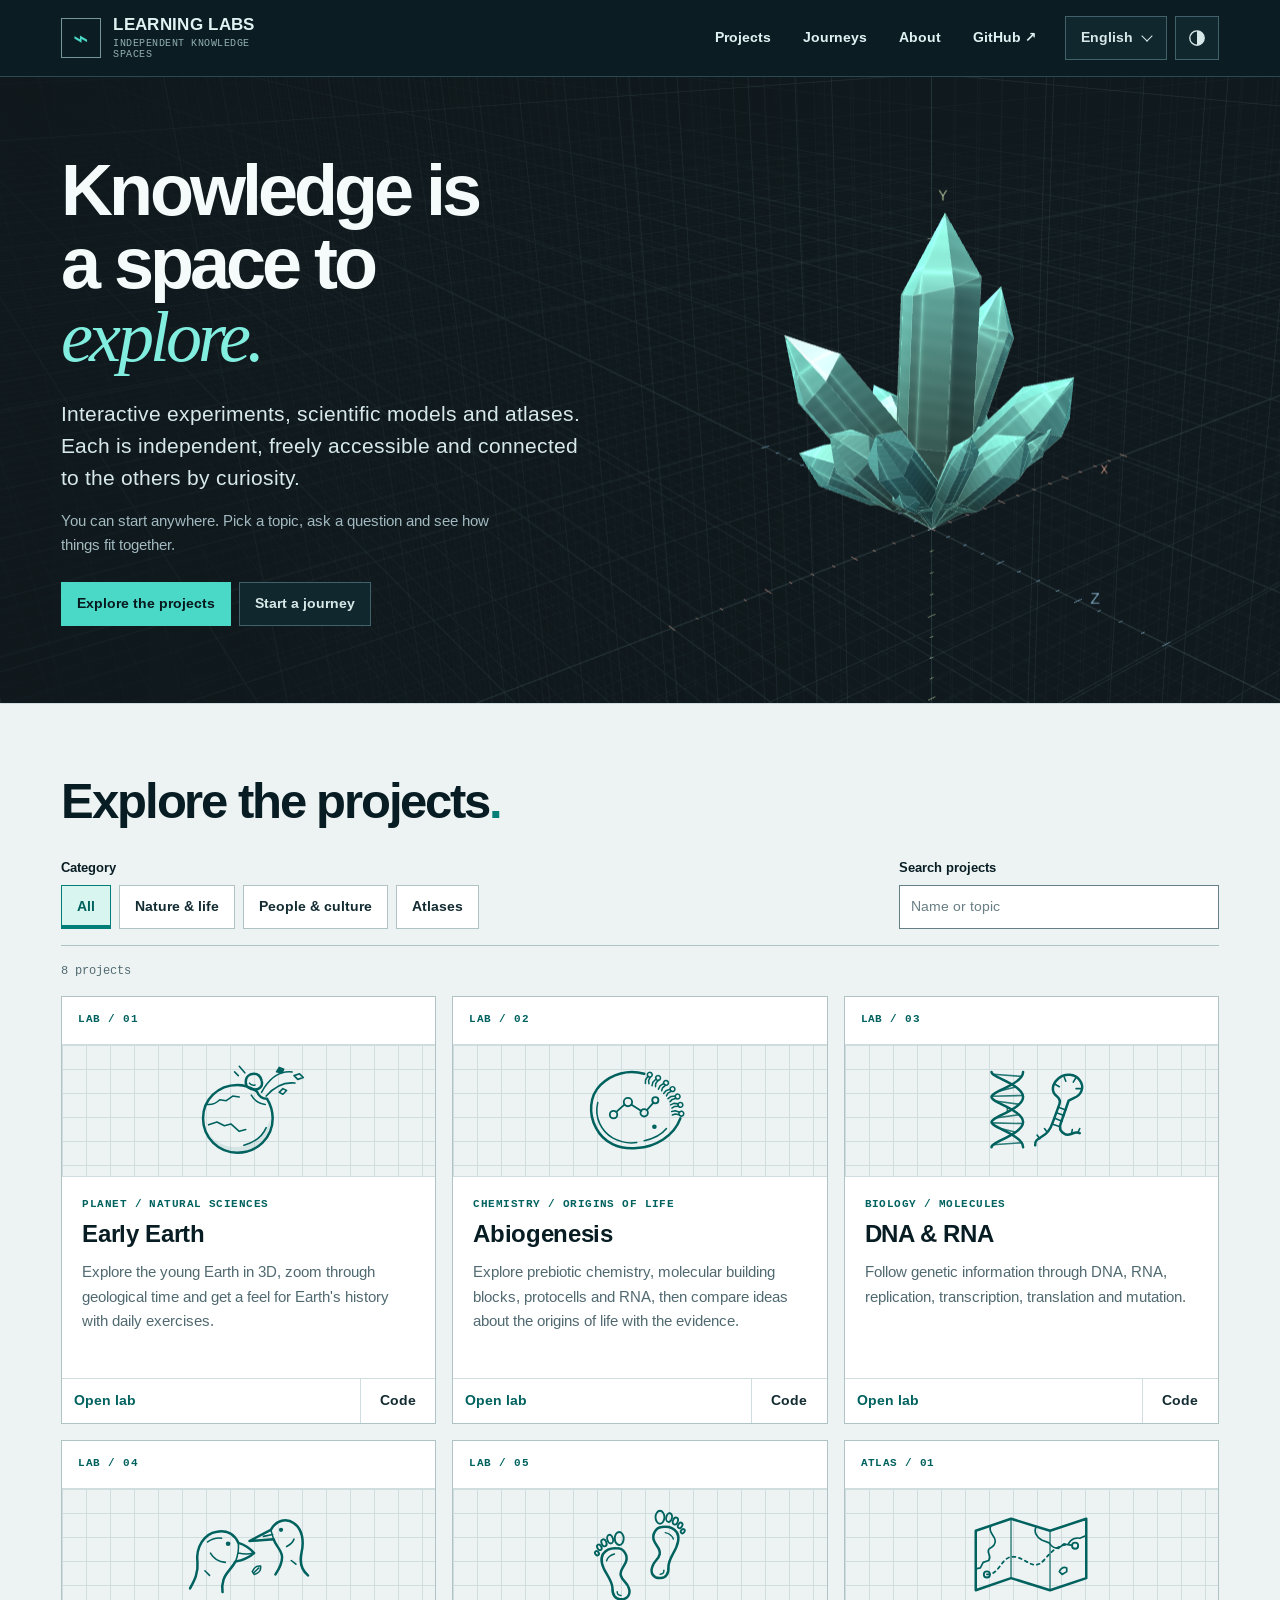
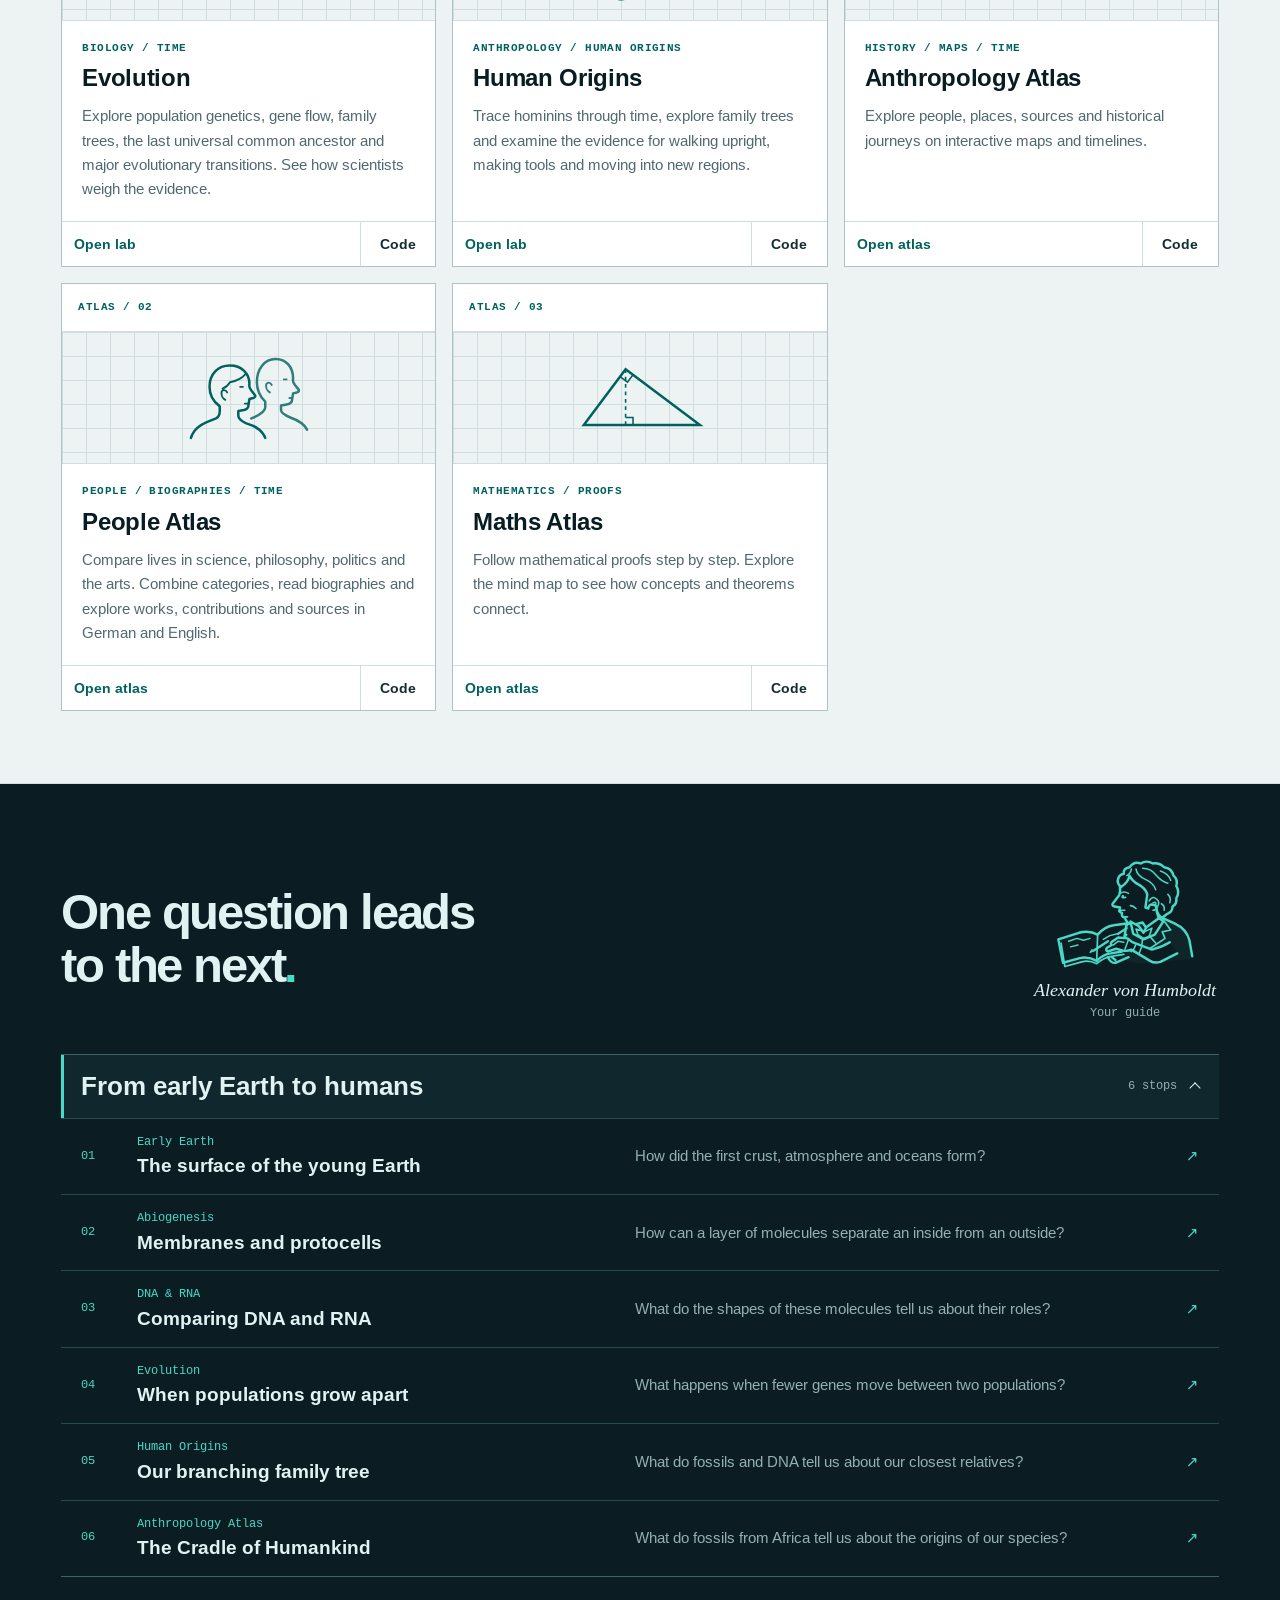
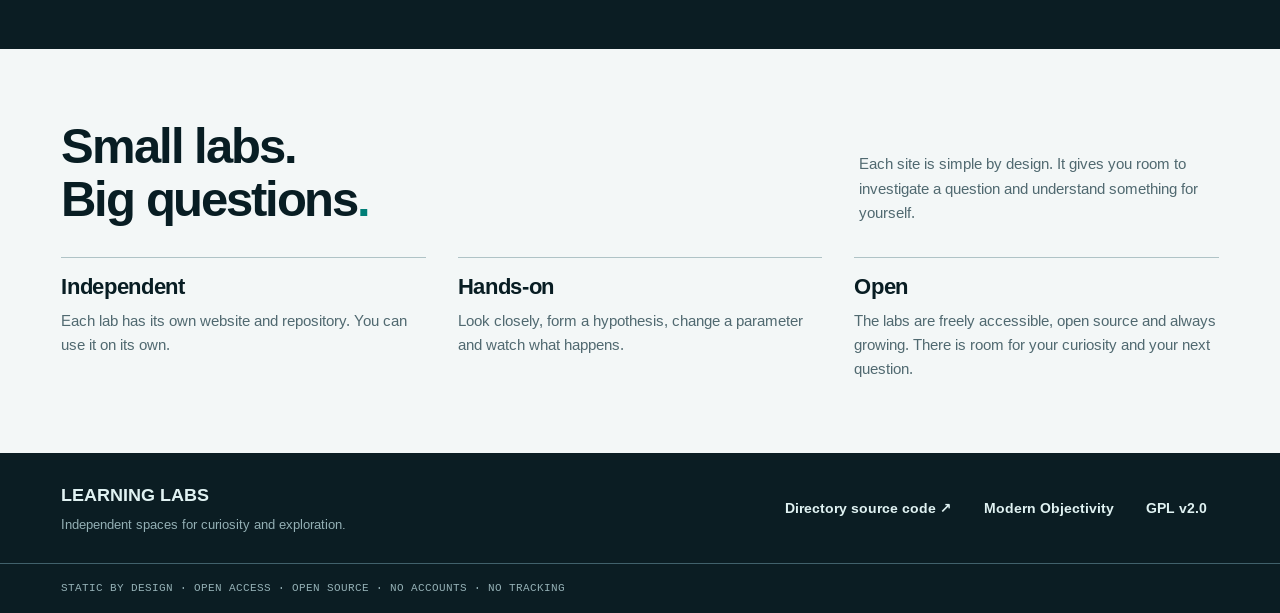
==== en.html @ 0958dcf1 "Make the Anthropology Atlas chapter the sixth journey stop" ====
<!doctype html>
<!-- Source: templates/directory.html, locales/ and journeys/. Publish the checked-in HTML directly. -->
<html lang="en">
<head>
<meta charset="utf-8">
<meta name="viewport" content="width=device-width,initial-scale=1">
<meta name="theme-color" content="#0b1d23">
<meta name="description" content="Explore independent learning labs, scientific models and interactive atlases. Choose a project or follow a journey across them.">
<title>Learning Labs – Interactive labs and atlases</title>
<link rel="alternate" hreflang="de" href="index.html">
<link rel="alternate" hreflang="en" href="en.html">
<script>
(() => {
  const media = matchMedia("(prefers-color-scheme: dark)");
  const key = "learning-labs-theme";
  let choice;
  try { choice = localStorage.getItem(key); } catch {}
  function applyTheme() {
    const dark = choice === "dark" || (choice !== "light" && media.matches);
    document.documentElement.dataset.theme = dark ? "dark" : "light";
    document.getElementById("theme-toggle")?.setAttribute("aria-pressed", String(dark));
  }
  applyTheme();
  media.addEventListener("change", applyTheme);
  document.addEventListener("DOMContentLoaded", () => {
    const toggle = document.getElementById("theme-toggle");
    applyTheme();
    toggle.addEventListener("click", () => {
      choice = document.documentElement.dataset.theme === "dark" ? "light" : "dark";
      try { localStorage.setItem(key, choice); } catch {}
      applyTheme();
    });
    toggle.hidden = false;
  });
})();
</script>
<script>
(() => {
  if (!/^https?:$/.test(location.protocol) || !window.IntersectionObserver || !window.ResizeObserver) return;
  const still = matchMedia('(prefers-reduced-motion: reduce), (forced-colors: active)');
  // Choose the seed before the browser can paint the full-grown fallback.
  if (!still.matches) document.documentElement.dataset.crystalView = 'seed';
  document.addEventListener('DOMContentLoaded', () => {
    import('./hero/controls.js').then(({ startCrystal }) => startCrystal(still))
      .catch(() => { delete document.documentElement.dataset.crystalView; });
  }, { once: true });
})();
</script>
<link rel="stylesheet" href="modern-objectivity.css">
<link rel="stylesheet" href="directory.css">
<script defer src="card-illustrations.js"></script>
<script defer src="directory.js"></script>
</head>
<body>
<a class="skip mo-btn" href="#main">Skip to content</a>
<header data-theme="dark">
  <div class="wrap header-inner">
    <a class="brand" href="en.html" aria-label="Learning Labs – home">
      <span class="brand-mark" aria-hidden="true">⌁</span>
      <span class="brand-name" lang="en"><strong>LEARNING LABS</strong><small>INDEPENDENT KNOWLEDGE SPACES</small></span>
    </a>
    <nav class="site-nav" aria-label="Main navigation">
      <a href="#projects">Projects</a>
      <a href="#journeys">Journeys</a>
      <a href="#about">About</a>
      <a href="https://github.com/philippklinz/learning-labs">GitHub<span class="external-mark" aria-hidden="true">↗</span></a>
    </nav>
    <div class="header-tools">
      <details class="language-menu">
        <summary class="mo-btn"><span class="mo-sr-only">Choose language · </span>English<span class="chevron" aria-hidden="true"></span></summary>
        <nav class="language-options" aria-label="Choose language"><a lang="de" hreflang="de" href="index.html">Deutsch</a>
<a lang="en" hreflang="en" href="en.html" aria-current="page">English</a></nav>
      </details>
      <button type="button" id="theme-toggle" class="mo-btn theme-toggle" aria-label="Dark mode" title="Dark mode" aria-pressed="false" hidden>
        <svg viewBox="0 0 20 20" aria-hidden="true"><circle cx="10" cy="10" r="8" fill="none" stroke="currentColor" stroke-width="1.5"/><path d="M10 2a8 8 0 0 1 0 16z" fill="currentColor"/></svg>
      </button>
    </div>
  </div>
</header>
<main id="main" tabindex="-1">
<section class="hero" data-theme="dark" aria-labelledby="hero-heading">
  <canvas class="hero-canvas" aria-hidden="true"></canvas>
  <div class="wrap hero-inner">
    <div class="hero-copy">
      <h1 id="hero-heading">Knowledge is <br>a space to<br><em>explore.</em></h1>
      <p class="lead">Interactive experiments, scientific models and atlases. Each is independent, freely accessible and connected to the others by curiosity.</p>
      <p class="intro">You can start anywhere. Pick a topic, ask a question and see how things fit together.</p>
      <div class="hero-links"><a class="mo-btn mo-btn-primary" href="#projects">Explore the projects</a><a class="mo-btn" href="#journeys">Start a journey</a></div>
    </div>
    <figure class="study-window" role="img" aria-label="Schematic crystal cluster growing upwards and outwards from a shared base at the origin of the XYZ axes.">
      <img class="study-poster" src="hero/kristall.webp" width="960" height="640" alt="">
    </figure>
  </div>
</section>
<section class="catalog" id="projects"><div class="wrap">
  <div class="section-head"><h2>Explore the projects<span class="period">.</span></h2></div>
  <div class="filters" id="project-filters" hidden>
    <fieldset class="filter-group">
      <legend>Category</legend>
      <div class="filter-buttons">
        <button type="button" class="mo-btn" data-filter="all" aria-controls="project-cards" aria-pressed="true">All</button>
        <button type="button" class="mo-btn" data-filter="nature" aria-controls="project-cards" aria-pressed="false">Nature &amp; life</button>
        <button type="button" class="mo-btn" data-filter="human" aria-controls="project-cards" aria-pressed="false">People &amp; culture</button>
        <button type="button" class="mo-btn" data-filter="atlas" aria-controls="project-cards" aria-pressed="false">Atlases</button>
      </div>
    </fieldset>
    <div class="search"><label for="project-search">Search projects</label><input type="search" id="project-search" class="mo-input" placeholder="Name or topic" autocomplete="off" aria-controls="project-cards"></div>
  </div>
  <p class="results" id="result-count" role="status" aria-live="polite" data-messages="{&quot;one&quot;:&quot;{count} project&quot;,&quot;other&quot;:&quot;{count} projects&quot;}">8 projects</p>
  <div class="cards" id="project-cards">
<article class="card" data-project="early-earth" data-tags="nature" data-search="planet geology oceans atmosphere origins timeline geological timescale training proto-earth accretion">
  <div class="card-meta"><span class="card-num">LAB / 01</span></div>
  <div class="card-art">
    <svg data-illustration="impact" viewBox="0 0 155 112" fill="none" stroke-width="2.7" stroke-linecap="round" stroke-linejoin="round" aria-hidden="true" focusable="false">
    <path d="M86 36 C79 31 72 29 65 29 C44 29 28 45 28 65 C28 86 45 102 65 102 C86 102 103 86 103 65 Q103 54 97 44 Q89 44 86 36 Z"/>
    <path d="M31 78 C41 92 55 98 71 95 Q92 90 101 65 C101 84 88 98 70 101 Q44 104 31 78Z" fill="currentColor" fill-opacity=".10" stroke="none"/>
    <g stroke-width="1.7">
      <path d="M32 50 Q40 51 46 45 L53 46 L60 41 L67 42 M34 72 L43 69 L51 73 L58 71 L67 79 L74 77 M72 94 Q90 89 96 75"/>
      <path d="M80 40 Q85 49 95 50 M67 9 L73 16 M62 15 L66 19"/>
    </g>
    <g data-part="impactor">
      <path d="M91 24 C93 30 89 34 84 34 C78 34 74 31 74 26 C74 20 78 17 83 17 Q89 17 91 24Z"/>
      <path d="M78 27 Q80 30 84 29" stroke-width="1.65"/>
    </g>
    <g data-part="plume" stroke-width="1.7">
      <path d="M91 37 Q104 13 124 15 M96 41 Q110 25 127 27"/>
    </g>
    <g data-part="shardHigh"><path d="M107 15 L110 10 L115 12 L113 16 Z" fill="currentColor" stroke-width="1.4"/></g>
    <g data-part="shardFar"><path d="M126 19 L132 17 L136 21 L130 23 Z" stroke-width="1.8"/></g>
    <g data-part="shardLow"><path d="M110 37 L114 33 L118 35 L114 39 Z" stroke-width="1.7"/></g>
  </svg>
  </div>
  <div class="card-body">
    <p class="card-category">PLANET / NATURAL SCIENCES</p>
    <h3>Early Earth</h3>
    <p>Explore the young Earth in 3D, zoom through geological time and get a feel for Earth's history with daily exercises.</p>
  </div>
  <div class="card-actions">
    <a class="mo-btn card-open" href="https://philipp-klinz.net/lab-early-earth/" aria-label="Open lab – Early Earth">Open lab</a>
    <a class="mo-btn card-source" href="https://github.com/philippklinz/lab-early-earth" aria-label="Code – Early Earth">Code</a>
  </div>
</article>
<article class="card" data-project="abiogenesis" data-tags="nature" data-search="origin life concentration water evaporation chemistry prebiotic membranes molecules building blocks RNA copying hypotheses research">
  <div class="card-meta"><span class="card-num">LAB / 02</span></div>
  <div class="card-art">
    <svg data-illustration="vesicle" viewBox="0 0 155 112" fill="none" stroke-width="2.7" stroke-linecap="round" stroke-linejoin="round" aria-hidden="true" focusable="false">
    <defs>
      <g id="card-lipid" stroke-width="1.65">
        <path d="M-1.4 2 L-2.6 6.8 L-1.5 10.5 M1.3 2 L.8 6.5 L2.2 9.5"/>
        <circle r="2.6"/>
      </g>
    </defs>
    <g data-part="membrane">
      <path d="M82 17 C65 12 47 17 35 29 C23 41 22 60 30 75 C38 91 55 99 74 97 C94 96 114 84 121 65"/>
      <path d="M32 48 C28 64 36 79 48 86 Q61 93 74 91 M82 89 Q98 86 106 76" stroke-width="1.65"/>
      <use href="#card-lipid" transform="translate(88 18) rotate(18)"/>
      <use href="#card-lipid" transform="translate(97 21.5) rotate(30)"/>
      <use href="#card-lipid" transform="translate(105.5 26.8) rotate(42)"/>
      <use href="#card-lipid" transform="translate(112.5 33.5) rotate(55)"/>
      <use href="#card-lipid" transform="translate(118 41.5) rotate(69)"/>
      <use href="#card-lipid" transform="translate(121 50.5) rotate(82)"/>
      <use href="#card-lipid" transform="translate(122 60) rotate(95)"/>
    </g>
    <g data-part="chain" stroke-width="2">
      <path d="M52 58 L61 50 M68 50 L79 57 M85 56 L92 48"/>
      <circle cx="49" cy="61" r="4"/>
      <circle cx="64.5" cy="47.5" r="4.5"/>
      <circle cx="82" cy="59" r="4"/>
      <circle cx="94" cy="45.5" r="3.3"/>
    </g>
    <circle data-part="bead" cx="93" cy="74" r="2.5" fill="currentColor" stroke="none"/>
  </svg>
  </div>
  <div class="card-body">
    <p class="card-category">CHEMISTRY / ORIGINS OF LIFE</p>
    <h3>Abiogenesis</h3>
    <p>Explore prebiotic chemistry, molecular building blocks, protocells and RNA, then compare ideas about the origins of life with the evidence.</p>
  </div>
  <div class="card-actions">
    <a class="mo-btn card-open" href="https://philipp-klinz.net/lab-abiogenesis/" aria-label="Open lab – Abiogenesis">Open lab</a>
    <a class="mo-btn card-source" href="https://github.com/philippklinz/lab-abiogenesis" aria-label="Code – Abiogenesis">Code</a>
  </div>
</article>
<article class="card" data-project="molecular-biology" data-tags="nature" data-search="molecular biology genes proteins replication transcription translation mutations">
  <div class="card-meta"><span class="card-num">LAB / 03</span></div>
  <div class="card-art">
    <svg data-illustration="molecules" viewBox="0 0 155 112" fill="none" stroke-width="2.7" stroke-linecap="round" stroke-linejoin="round" aria-hidden="true" focusable="false">
    <path data-part="rungs" d="M67.46 19.8 L36.54 17.56 M56.79 28.64 L47.21 23.45 M42.81 35.68 L61.19 31.14 M35.17 41.16 L68.83 40.39 M39.15 46.37 L64.85 49.9 M52 52.8 L52 58.2 M64.85 61.1 L39.15 64.63 M68.83 70.61 L35.17 69.84 M61.19 79.86 L42.81 75.32 M47.21 87.55 L56.79 82.36 M36.54 93.44 L67.46 91.2" stroke-width="1.7" opacity=".82"/>
    <path data-part="backboneA" d="M69 15 C69 20.91 60.9 26.7 52 31.2 C43.1 35.7 35 38.91 35 42 C35 45.09 43.1 48.3 52 52.8 C60.9 57.3 69 63.09 69 69 C69 74.91 60.9 80.7 52 85.2 C43.1 89.7 35 92.91 35 96"/>
    <path data-part="backboneB" d="M35 15 C35 18.09 43.1 21.3 52 25.8 C60.9 30.3 69 36.09 69 42 C69 47.91 60.9 53.7 52 58.2 C43.1 62.7 35 65.91 35 69 C35 72.09 43.1 75.3 52 79.8 C60.9 84.3 69 90.09 69 96"/>
    <g data-part="hairpin">
      <path d="M82 94 C81 86 91 86 96 79 Q99 75 101 69 L108 50 Q110 45 105 41 C99 36 100 28 107 22 C114 16 125 17 130 24 C136 32 131 40 124 43 L118 46 L110 69 Q106 78 114 82 C119 85 124 78 130 81"/>
      <path d="M103 28 L108 31 M113 20 L115 25 M126 21 L123 26 M132 33 L126 33 M107 53l8 3 M105 59l8 3 M103 65l8 3 M100 71l9 3 M87 87l-3-4 M95 80l-3-4 M121 82l1-5 M128 80l2-4" stroke-width="1.7"/>
    </g>
  </svg>
  </div>
  <div class="card-body">
    <p class="card-category">BIOLOGY / MOLECULES</p>
    <h3>DNA &amp; RNA</h3>
    <p>Follow genetic information through DNA, RNA, replication, transcription, translation and mutation.</p>
  </div>
  <div class="card-actions">
    <a class="mo-btn card-open" href="https://philipp-klinz.net/lab-molecular-biology/" aria-label="Open lab – DNA &amp; RNA">Open lab</a>
    <a class="mo-btn card-source" href="https://github.com/philippklinz/lab-molecular-biology" aria-label="Code – DNA &amp; RNA">Code</a>
  </div>
</article>
<article class="card" data-project="evolution" data-tags="nature" data-search="species natural selection genetic drift populations mutations phylogeny phylogenetics LUCA fossils speciation transitions">
  <div class="card-meta"><span class="card-num">LAB / 04</span></div>
  <div class="card-art">
    <svg data-illustration="finches" viewBox="0 0 155 112" fill="none" stroke-width="2.7" stroke-linecap="round" stroke-linejoin="round" aria-hidden="true" focusable="false">
    <g data-part="deepBeak">
      <path d="M14 93 C19 84 23 76 22 65 C20 49 29 34 43 32 C54 30 62 35 66 44 Q76 47 83 55 Q75 62 63 64 C59 72 52 76 50 84 Q48 90 49 97"/>
      <path d="M66 44 Q67 54 63 64 M66 55 Q75 57 82 55 M33 43 Q40 38 48 39 M36 55 Q41 64 52 65 M30 74 L35 79" stroke-width="1.7"/>
      <circle cx="55" cy="45" r="2.5" fill="currentColor" stroke="none"/>
    </g>
    <g data-part="fineBeak">
      <path d="M141 79 C134 73 132 64 134 55 C137 42 135 29 126 23 C118 17 107 19 101 30 L78 42 L104 40 C106 47 112 51 113 58 Q114 66 106 78"/>
      <path d="M101 30 L104 40 M93 37 L103 35 M118 48 Q124 45 126 40 M123 63 L128 67" stroke-width="1.7"/>
      <circle cx="112" cy="30" r="2.3" fill="currentColor" stroke="none"/>
    </g>
    <g data-part="seed" stroke-width="1.65">
      <path d="M81 75 Q84 68 90 69 Q91 76 83 78 Z M83 76 L88 71"/>
    </g>
  </svg>
  </div>
  <div class="card-body">
    <p class="card-category">BIOLOGY / TIME</p>
    <h3>Evolution</h3>
    <p>Explore population genetics, gene flow, family trees, the last universal common ancestor and major evolutionary transitions. See how scientists weigh the evidence.</p>
  </div>
  <div class="card-actions">
    <a class="mo-btn card-open" href="https://philipp-klinz.net/lab-evolution/" aria-label="Open lab – Evolution">Open lab</a>
    <a class="mo-btn card-source" href="https://github.com/philippklinz/lab-evolution" aria-label="Code – Evolution">Code</a>
  </div>
</article>
<article class="card" data-project="human-origins" data-tags="human" data-search="human ancestry fossils archaeology paleoanthropology palaeoanthropology migration homo sapiens laetoli lucy neanderthals denisovans bipedalism">
  <div class="card-meta"><span class="card-num">LAB / 05</span></div>
  <div class="card-art">
    <svg data-illustration="footsteps" viewBox="0 0 155 112" fill="none" stroke-width="2.7" stroke-linecap="round" stroke-linejoin="round" aria-hidden="true" focusable="false">
    <defs>
      <g id="card-footprint" fill="currentColor">
        <path d="M-11 -11 C-16 -6 -15 3 -12 12 Q-9 22 -10 27 C-12 34 -10 40 -4 41 C3 43 8 38 7 31 C7 25 2 22 2 16 C2 10 8 8 11 3 C15 -3 12 -11 6 -13 Q-4 -17 -11 -11 Z"/>
        <g stroke-width="2">
          <ellipse cx="10" cy="-23" rx="4.8" ry="7" transform="rotate(12 10 -23)"/>
          <ellipse cx=".3" cy="-24.7" rx="3.1" ry="4.8"/>
          <ellipse cx="-7.1" cy="-22.4" rx="2.6" ry="3.9" transform="rotate(-9 -7.1 -22.4)"/>
          <ellipse cx="-13.1" cy="-18.9" rx="2.15" ry="3.2" transform="rotate(-18 -13.1 -18.9)"/>
          <ellipse cx="-17.1" cy="-13.4" rx="1.9" ry="2.5" transform="rotate(-25 -17.1 -13.4)"/>
        </g>
        <path d="M-9 -3 Q-6 -8 1 -8 M-6 32 Q-7 36 -3 37" fill="none" stroke-width="1.55"/>
      </g>
    </defs>
    <g transform="translate(51 64) rotate(-14)">
      <g data-part="leftPrint" fill-opacity="0"><use href="#card-footprint"/></g>
    </g>
    <g transform="translate(104 41) rotate(12) scale(-1 1)">
      <g data-part="rightPrint" fill-opacity="0"><use href="#card-footprint"/></g>
    </g>
  </svg>
  </div>
  <div class="card-body">
    <p class="card-category">ANTHROPOLOGY / HUMAN ORIGINS</p>
    <h3>Human Origins</h3>
    <p>Trace hominins through time, explore family trees and examine the evidence for walking upright, making tools and moving into new regions.</p>
  </div>
  <div class="card-actions">
    <a class="mo-btn card-open" href="https://philipp-klinz.net/lab-human-origins/" aria-label="Open lab – Human Origins">Open lab</a>
    <a class="mo-btn card-source" href="https://github.com/philippklinz/lab-human-origins" aria-label="Code – Human Origins">Code</a>
  </div>
</article>
<article class="card" data-project="anthropology-atlas" data-tags="atlas human" data-search="anthropology history voyages columbus darwin magellan world map timeline places events">
  <div class="card-meta"><span class="card-num">ATLAS / 01</span></div>
  <div class="card-art">
    <svg data-illustration="map" viewBox="0 0 155 112" fill="none" stroke-width="2.7" stroke-linecap="round" stroke-linejoin="round" aria-hidden="true" focusable="false">
    <path d="M18 31 L56 18 L98 31 L137 18 V82 L98 95 L56 82 L18 95 Z"/>
    <path d="M56 19 V82 M98 31 V94" stroke-width="1.7" opacity=".72"/>
    <g stroke-width="1.8">
      <path d="M34 26 C31 33 39 36 39 42 Q39 47 33 50 C28 54 36 57 32 63 L26 65 L23 71 L18 72"/>
      <path d="M83 27 C80 32 84 38 89 41 L97 44 Q101 50 107 50 L113 45 L117 46 L120 42 Q124 38 130 39 L137 36"/>
      <path d="M108 75 Q111 69 116 71 L116 75 L111 78 Z"/>
    </g>
    <path data-part="route" d="M30 78 C44 79 45 58 59 59 S80 76 92 62 S111 44 125 47" stroke-width="1.9" stroke-dasharray="3 4"/>
    <g stroke-width="2">
      <circle cx="30" cy="78" r="3.3"/>
      <circle cx="125" cy="47" r="3.3"/>
    </g>
    <circle data-part="traveller" cx="30" cy="78" r="3.5" fill="currentColor" stroke="none" opacity="0"/>
  </svg>
  </div>
  <div class="card-body">
    <p class="card-category">HISTORY / MAPS / TIME</p>
    <h3>Anthropology Atlas</h3>
    <p>Explore people, places, sources and historical journeys on interactive maps and timelines.</p>
  </div>
  <div class="card-actions">
    <a class="mo-btn card-open" href="https://philipp-klinz.net/anthropology-atlas-engine/#/v1/explore?lang=en" aria-label="Open atlas – Anthropology Atlas">Open atlas</a>
    <a class="mo-btn card-source" href="https://github.com/philippklinz/anthropology-atlas-engine" aria-label="Code – Anthropology Atlas">Code</a>
  </div>
</article>
<article class="card" data-project="people-atlas" data-tags="atlas human" data-search="people biographies lives timelines scientists mathematicians philosophers inventors politicians artists writers women in science research">
  <div class="card-meta"><span class="card-num">ATLAS / 02</span></div>
  <div class="card-art">
    <svg data-illustration="portraits" viewBox="0 0 155 112" fill="none" stroke-width="2.7" stroke-linecap="round" stroke-linejoin="round" aria-hidden="true" focusable="false">
    <g data-part="rear" opacity=".8">
      <path d="M80 78 Q95 72 95 66 V60 C89 54 86 47 86 39 C86 25 94 14 106 14 C118 14 125 23 125 35 Q124 38 127 42 L131 47 Q132 49 129 50 L125 51 L124 57 Q124 62 118 63 L112 64 V69 Q112 73 122 77 Q136 82 140 90"/>
      <path d="M115 36h3 M121 56h3 M102 42c-2-4-7-3-6 2 0 2 2 5 4 6" stroke-width="2"/>
    </g>
    <g data-part="front">
      <path d="M15 99 Q18 88 32 82 L42 78 Q46 76 46 70 V65 C39 60 35 52 35 44 C35 30 44 21 57 21 C69 21 78 29 78 41 Q77 44 80 48 L84 53 Q85 55 82 56 L78 57 L77 63 Q77 68 72 69 L66 70 V75 Q66 79 74 83 L82 86 Q92 91 95 99"/>
      <path d="M74 30 Q68 37 57 39 Q54 44 49 46 M68 44h3 M73 62h4 M54 50c-2-4-7-3-6 2 0 2 2 5 4 6" stroke-width="2"/>
    </g>
  </svg>
  </div>
  <div class="card-body">
    <p class="card-category">PEOPLE / BIOGRAPHIES / TIME</p>
    <h3>People Atlas</h3>
    <p>Compare lives in science, philosophy, politics and the arts. Combine categories, read biographies and explore works, contributions and sources in German and English.</p>
  </div>
  <div class="card-actions">
    <a class="mo-btn card-open" href="https://philipp-klinz.net/people-atlas-engine/?lang=en" aria-label="Open atlas – People Atlas">Open atlas</a>
    <a class="mo-btn card-source" href="https://github.com/philippklinz/people-atlas-engine" aria-label="Code – People Atlas">Code</a>
  </div>
</article>
<article class="card" data-project="maths-atlas" data-tags="atlas" data-search="math math atlas maths mathematics algebra arithmetic geometry triangle altitude theorem fractions formulas lemma">
  <div class="card-meta"><span class="card-num">ATLAS / 03</span></div>
  <div class="card-art">
    <svg data-illustration="altitude" viewBox="0 0 155 112" fill="none" stroke-width="2.7" aria-hidden="true" focusable="false">
      <path d="M17 85L62 25L142 85Z"/>
      <path d="M62 25V85" stroke-width="1.7" stroke-dasharray="4 4"/>
      <path d="M56 33l8 6 6-8" stroke-width="1.7"/>
      <path data-part="angle" d="M62 77h8v8" stroke-width="1.7"/>
      <path data-part="construction" d="M62 25V85" pathLength="1" stroke-dasharray="1 1" stroke-dashoffset="1" stroke-width="2" opacity="0"/>
      <circle data-part="plumb" cx="62" cy="25" r="3" fill="currentColor" stroke="none" opacity="0"/>
    </svg>
  </div>
  <div class="card-body">
    <p class="card-category">MATHEMATICS / PROOFS</p>
    <h3>Maths Atlas</h3>
    <p>Follow mathematical proofs step by step. Explore the mind map to see how concepts and theorems connect.</p>
  </div>
  <div class="card-actions">
    <a class="mo-btn card-open" href="https://philipp-klinz.net/maths-atlas-engine/" aria-label="Open atlas – Maths Atlas">Open atlas</a>
    <a class="mo-btn card-source" href="https://github.com/philippklinz/maths-atlas-engine" aria-label="Code – Maths Atlas">Code</a>
  </div>
</article>
  </div>
  <div id="no-results" class="empty" hidden><strong>No matching projects.</strong><p>Try another search term or reset the filters.</p><button id="clear-search" class="mo-btn mo-btn-primary" type="button">Show all projects</button></div>
</div></section>
<section class="journeys" id="journeys" data-theme="dark" aria-labelledby="journeys-heading"><div class="wrap">
  <div class="section-head journey-head">
    <h2 id="journeys-heading">One question leads <br>to the next<span class="period">.</span></h2>
    <figure class="journey-guide">
      <details class="guide-dialogue">
        <summary aria-labelledby="guide-name guide-role" aria-describedby="guide-greeting" aria-controls="guide-greeting"><svg data-illustration="humboldt" viewBox="0 0 164 126" fill="none" stroke="currentColor" stroke-width="2.6" stroke-linecap="round" stroke-linejoin="round" aria-hidden="true" focusable="false">
  <!-- The high collar, neckcloth and swept-back hair belong to the portrait.
       The open field notebook and pencil give the guide a gesture of his own. -->
  <path fill="currentColor" fill-opacity=".045" d="M91 69 78 78Q69 84 64 98l14 12 21 5 54-5-3-19q-3-13-14-18l-15-9z" stroke="none"/>
  <path d="M89 70 78 77Q68 83 64 98m58-32 13 6q13 6 16 18l3 17"/>
  <path d="m86 72-9 11 7 1-4 7 9 11m34-34 8 11-9 2 3 7-21 14" stroke-width="1.8"/>
  <g data-part="head">
    <path fill="var(--mo-rail)" d="M81 23q-5 6-4 14l-1 5-7 9q-1 2 2 3l6 1-1 4 3 2q-1 4 3 5 3 8 11 7l8-2 4 6 14-8-3-10q10-9 12-24l-12-15z"/>
    <path fill="var(--mo-rail)" d="M78 33q-5-4-3-9 1-4 6-5-1-6 6-7 5-7 12-4 6-4 13 0 7-1 12 4 8 1 10 9 5 4 3 11 4 7 0 13 1 6-4 9 0 6-6 8l-5 4q-5-3-6-9 0-5-4-5-4-1-5 4l-3-1 2-14q-2-7-10-11-6-3-9-9-1 7-9 12z"/>
    <g stroke-width="1.65">
      <path d="M84 21q4-2 5-7m5 0q1 7 10 11 9 4 11 11m-14-23q9 0 14 7 7 8 13 9m-8-13q9 3 11 10m-3 15q4 4 2 9m-9 1q4 2 3 7"/>
      <path d="M77 40q4-3 9 0m-7 4q2 1 4 0m-6 14 5 0m-1 7 4 0m3-12q3 0 6 3"/>
      <path d="M108 48q3-6 8-2 4 3 1 8-2 4-5 4m0-8q4-2 3 2"/>
    </g>
    <circle cx="80" cy="43" r="1.25" fill="currentColor" stroke="none"/>
  </g>
  <path fill="var(--mo-rail)" d="m88 70 9 5 5 7 3-6 14-10 4 4-9 14-12 5-11-6z"/>
  <path d="m94 78 9 3 8-4-3 9-6 2-6-4zm7 10-1 9m8-12 7 8" stroke-width="1.7"/>
  <!-- The pages share a spine; the lower corner is supported by the other hand. -->
  <path fill="var(--mo-rail)" d="m11 89 22-7q11-3 20 2 8-9 17-10l14-2-5 30-12 2q-8 1-15 8-9-5-18-3l-18 5z"/>
  <path d="m14 93 4 25 18-5q8-2 16 2 8-7 17-8l12-2m-28-21-1 28" stroke-width="1.8"/>
  <path d="m22 91 9-3 7 2 7-2m-21 9 8-2m27-6 7-4 8-2" stroke-width="1.5"/>
  <path d="M64 108q3 7 8 6l14-6m-18 0 4 3"/>
  <g data-part="writingHand">
    <path fill="var(--mo-rail)" d="M130 92q-8 5-19 8l-21-8-5-4-10-1-6 4q-3 2-1 4l-5 3q-2 3 1 4l9-3 7 2q5 1 9-1l20 12q5 3 11 1l18-9"/>
    <path d="m86 89-4 11m12-6-3 7m9-4-3 8m-27-10 5-4 6 1" stroke-width="1.65"/>
    <path d="m49 101 15-10m11-8 9-6" stroke-width="2.5"/>
    <path d="m49 101-4 2 2-3" stroke-width="1.45"/>
  </g>
</svg></summary>
        <p class="guide-speech" id="guide-greeting">What shall we explore today?</p>
      </details>
      <figcaption><strong id="guide-name">Alexander von Humboldt</strong><span id="guide-role">Your guide</span></figcaption>
    </figure>
  </div>
  <div class="journey-shelf">
    <details class="journey" name="knowledge-journeys" id="journey-early-earth-to-humans" open>
      <summary><span class="journey-title">From early Earth to humans</span><span class="journey-count">6 stops</span><span class="chevron" aria-hidden="true"></span></summary>
      <ol class="journey-list"><li id="journey-early-earth-to-humans-young-earth">
        <a href="https://philipp-klinz.net/lab-early-earth/04_junge_erde.html#process-heading">
          <span class="route-num" aria-hidden="true">01</span>
          <span class="route-copy"><span class="route-project">Early Earth</span><strong>The surface of the young Earth</strong></span>
          <span class="route-question">How did the first crust, atmosphere and oceans form?</span>
          <span class="route-arrow" aria-hidden="true">↗</span>
        </a>
      </li>
<li id="journey-early-earth-to-humans-protocells">
        <a href="https://philipp-klinz.net/lab-abiogenesis/03_protocellen.html#membrane-title">
          <span class="route-num" aria-hidden="true">02</span>
          <span class="route-copy"><span class="route-project">Abiogenesis</span><strong>Membranes and protocells</strong></span>
          <span class="route-question">How can a layer of molecules separate an inside from an outside?</span>
          <span class="route-arrow" aria-hidden="true">↗</span>
        </a>
      </li>
<li id="journey-early-earth-to-humans-dna-and-rna">
        <a href="https://philipp-klinz.net/lab-molecular-biology/01_dna_rna.html">
          <span class="route-num" aria-hidden="true">03</span>
          <span class="route-copy"><span class="route-project">DNA &amp; RNA</span><strong>Comparing DNA and RNA</strong></span>
          <span class="route-question">What do the shapes of these molecules tell us about their roles?</span>
          <span class="route-arrow" aria-hidden="true">↗</span>
        </a>
      </li>
<li id="journey-early-earth-to-humans-speciation">
        <a href="https://philipp-klinz.net/lab-evolution/02_artbildung.html">
          <span class="route-num" aria-hidden="true">04</span>
          <span class="route-copy"><span class="route-project">Evolution</span><strong>When populations grow apart</strong></span>
          <span class="route-question">What happens when fewer genes move between two populations?</span>
          <span class="route-arrow" aria-hidden="true">↗</span>
        </a>
      </li>
<li id="journey-early-earth-to-humans-human-family-tree">
        <a href="https://philipp-klinz.net/lab-human-origins/02_stammbaum.html">
          <span class="route-num" aria-hidden="true">05</span>
          <span class="route-copy"><span class="route-project">Human Origins</span><strong>Our branching family tree</strong></span>
          <span class="route-question">What do fossils and DNA tell us about our closest relatives?</span>
          <span class="route-arrow" aria-hidden="true">↗</span>
        </a>
      </li>
<li id="journey-early-earth-to-humans-cradle-of-humankind">
        <a href="https://philipp-klinz.net/anthropology-atlas-engine/#/v1/chapter/chapter%3Acradle-of-humankind?lang=en">
          <span class="route-num" aria-hidden="true">06</span>
          <span class="route-copy"><span class="route-project">Anthropology Atlas</span><strong>The Cradle of Humankind</strong></span>
          <span class="route-question">What do fossils from Africa tell us about the origins of our species?</span>
          <span class="route-arrow" aria-hidden="true">↗</span>
        </a>
      </li></ol>
    </details>
  </div>
</div></section>
<section class="about wrap" id="about">
  <div class="section-head"><h2>Small labs. <br>Big questions<span class="period">.</span></h2><p>Each site is simple by design. It gives you room to investigate a question and understand something for yourself.</p></div>
  <div class="principles">
    <article><h3>Independent</h3><p>Each lab has its own website and repository. You can use it on its own.</p></article>
    <article><h3>Hands-on</h3><p>Look closely, form a hypothesis, change a parameter and watch what happens.</p></article>
    <article><h3>Open</h3><p>The labs are freely accessible, open source and always growing. There is room for your curiosity and your next question.</p></article>
  </div>
</section>
</main>
<footer data-theme="dark">
  <div class="wrap footer-inner">
    <div class="footer-brand" lang="en"><strong>LEARNING LABS</strong><p>Independent spaces for curiosity and exploration.</p></div>
    <div class="footer-links"><a href="https://github.com/philippklinz/learning-labs">Directory source code<span class="external-mark" aria-hidden="true">↗</span></a><a href="https://philipp-klinz.net/modern-objectivity-style/">Modern Objectivity</a><a href="LICENSE">GPL v2.0</a></div>
  </div>
  <div class="wrap foot-bar"><span lang="en">STATIC BY DESIGN · OPEN ACCESS · OPEN SOURCE · NO ACCOUNTS · NO TRACKING</span></div>
</footer>
</body>
</html>
---- modern-objectivity.css ----
@import url("fonts/liberation/LiberationFontsWeb.css");

/*
Modern Objectivity — Laboratory Style Kit v0.1
GPL-2.0-only • practical reference implementation, not a universal brand.
Semantic tokens are intentionally overridable for each laboratory stage.
*/
:root {
  color-scheme: light;
  --mo-font: "Liberation Sans Web", "Liberation Sans", "DejaVu Sans", Arial, sans-serif;
  --mo-mono: "Liberation Mono Web", "Liberation Mono", "DejaVu Sans Mono", Consolas, monospace;
  --mo-serif: "Liberation Serif Web", "Liberation Serif", Georgia, serif;
  --mo-bg: #f3f7f7;
  --mo-surface: #ffffff;
  --mo-surface-2: #edf3f3;
  --mo-surface-3: #e3eded;
  --mo-text: #132c32;
  --mo-text-strong: #081d23;
  --mo-muted: #506970;
  --mo-border: #cfddde;
  --mo-border-strong: #afc3c6;
  --mo-accent: #007e77;
  --mo-accent-active: #00625f;
  --mo-accent-light: #d9f5ef;
  --mo-accent-glow: #13d4b8;
  --mo-focus: #006f87;
  --mo-control-border: #667e85;
  --mo-danger: #b83d42;
  --mo-danger-bg: #fff0f0;
  --mo-warning: #986213;
  --mo-warning-bg: #fff4dd;
  --mo-ok: #147b58;
  --mo-ok-bg: #e1f6eb;
  --mo-info: #285f9c;
  --mo-info-bg: #e9f3fc;
  --mo-rail: #0b1d23;
  --mo-rail-text: #e0f2f2;
  --mo-rail-muted: #94b0b5;
  --mo-shadow: 0 14px 40px rgba(12, 45, 50, .07);
  /* Interface containers and controls have square corners. */
  --mo-control-height: 2.75rem;
  --mo-control-height-sm: 2.25rem;
  --mo-control-height-lg: 3rem;
  --mo-radius: 0;
  --mo-radius-sm: 0;
  --mo-space-1: 4px;
  --mo-space-2: 8px;
  --mo-space-3: 12px;
  --mo-space-4: 16px;
  --mo-space-5: 20px;
  --mo-space-6: 24px;
  --mo-space-8: 32px;
  --mo-space-10: 40px;
  --mo-space-12: 48px;
  --mo-page-width: 1280px;
}
[data-theme="dark"] {
  color-scheme: dark;
  --mo-bg: #08191e;
  --mo-surface: #10272d;
  --mo-surface-2: #162f35;
  --mo-surface-3: #1e3a42;
  --mo-text: #d7e8e9;
  --mo-text-strong: #f4fbfa;
  --mo-muted: #a2bac0;
  --mo-border: #2a4a52;
  --mo-border-strong: #41616b;
  --mo-accent: #49d9c6;
  --mo-accent-active: #82eee0;
  --mo-accent-light: #16443f;
  --mo-accent-glow: #5ef6dd;
  --mo-focus: #81d8ff;
  --mo-control-border: #76969d;
  --mo-danger: #ff949b;
  --mo-danger-bg: #3c252a;
  --mo-warning: #f5ca75;
  --mo-warning-bg: #3c321f;
  --mo-ok: #7ee6b8;
  --mo-ok-bg: #173d34;
  --mo-info: #9ccaff;
  --mo-info-bg: #20354d;
  --mo-shadow: 0 16px 44px rgba(0, 0, 0, .18);
}
*, *::before, *::after { box-sizing: border-box; }
html { scroll-behavior: smooth; scroll-padding-top: 24px; }
body { margin: 0; background: var(--mo-bg); color: var(--mo-text); font: 400 15px/1.62 var(--mo-font); -webkit-font-smoothing: antialiased; }
button, input, textarea, select { font: inherit; border-radius:var(--mo-radius-sm); }
button { cursor: pointer; }
a { color: var(--mo-accent); text-underline-offset: 3px; }
a:hover { color: var(--mo-accent-active); }
:focus-visible { outline: 3px solid var(--mo-focus) !important; outline-offset: 3px; }
::selection { background: var(--mo-accent); color: var(--mo-on-accent,#fff); }
h1,h2,h3,h4,p,figure { margin-top: 0; }
h1,h2,h3,h4 { color: var(--mo-text-strong); line-height: 1.18; letter-spacing: -.028em; }
h1 { font-size: clamp(2.4rem, 5vw, 4.8rem); font-weight: 650; }
h2 { font-size: clamp(1.6rem, 2.5vw, 2.6rem); font-weight: 650; }
h3 { font-size: 1.12rem; letter-spacing: -.015em; }
p { max-width: 75ch; }
small, .mo-small { font-size: .81rem; }
.mo-mono, code, pre, kbd { font-family: var(--mo-mono); font-variant-numeric: tabular-nums; }
code { font-size: .89em; }
.mo-tabular { font-variant-numeric: tabular-nums; font-feature-settings: "tnum"; }
.mo-muted { color: var(--mo-muted); }
.mo-eyebrow, .mo-kicker { display:block; font: 700 11px/1.5 var(--mo-mono); text-transform: uppercase; letter-spacing: .13em; color: var(--mo-accent); }
.mo-kicker { margin-bottom: 12px; }
.mo-lead { font-size: clamp(1.05rem, 1.6vw, 1.3rem); line-height: 1.65; color: var(--mo-muted); max-width: 69ch; }
.mo-strong { font-weight: 700; }
.mo-rule { border: 0; border-top: 1px solid var(--mo-border); margin: 28px 0; }
.mo-sr-only { position: absolute!important; width:1px!important; height:1px!important; overflow:hidden!important; clip:rect(0,0,0,0)!important; white-space:nowrap!important; }

/* Shell / page */
.mo-shell { display:grid; grid-template-columns: 254px minmax(0,1fr); min-height:100vh; }
.mo-sidebar { background: var(--mo-rail); color: var(--mo-rail-text); padding: 28px 18px; min-width:0; position:sticky; top:0; height:100vh; overflow-y:auto; display:flex; flex-direction:column; gap:28px; }
.mo-brand { display:flex; align-items:center; gap:12px; text-decoration:none; color:var(--mo-rail-text); line-height:1.2; font-weight:700; letter-spacing:.01em; font-size:14px; }
.mo-brand:hover { color:var(--mo-rail-text); }
.mo-brand-mark { width:35px; height:35px; flex:none; display:grid; place-items:center; color:#71eedb; background:linear-gradient(135deg,#123f40,#0b232a); border:1px solid #39746f; border-radius:var(--mo-radius-sm); font:700 18px var(--mo-mono); }
.mo-brand small { display:block; margin-top:3px; color:var(--mo-rail-muted); font:400 10px var(--mo-mono); letter-spacing:.08em; text-transform:uppercase; }
.mo-nav-group { margin-bottom:17px; }
.mo-nav-title { font:700 10px/1.5 var(--mo-mono); color:#7ca5a8; text-transform:uppercase; letter-spacing:.15em; padding:0 12px; margin-bottom:7px; }
.mo-nav { display:grid; gap:3px; }
.mo-nav a { display:flex; align-items:center; justify-content:space-between; gap:8px; padding:9px 12px; border-radius:var(--mo-radius-sm); color:var(--mo-rail-muted); text-decoration:none; font-size:13px; transition:background .15s,color .15s; }
.mo-nav a:hover,.mo-nav a[aria-current="page"],.mo-nav a.is-active { color:#f0ffff; background:#18363c; }
.mo-nav a[aria-current="page"]::after,.mo-nav a.is-active::after { content:""; width:5px; height:5px; border-radius:50%; background:#5ae6ce; }
.mo-sidebar-foot { margin-top:auto; padding:15px 12px 0; border-top:1px solid #2d4b50; color:var(--mo-rail-muted); font:11px/1.6 var(--mo-mono); }
.mo-main { min-width:0; }
.mo-topbar { display:flex; justify-content:space-between; align-items:center; gap:16px; min-height:68px; border-bottom:1px solid var(--mo-border); padding:14px clamp(22px,4vw,56px); background:var(--mo-surface); }
.mo-topbar-path { font:12px var(--mo-mono); color:var(--mo-muted); word-break:break-word; }
.mo-topbar-path strong { color:var(--mo-text-strong); font-weight:700; }
.mo-topbar-actions { display:flex; gap:9px; align-items:center; flex-wrap:wrap; }
.mo-topbar .mo-btn,.mo-topbar .mo-select { min-height:var(--mo-control-height); padding-block:9px; font-size:.8125rem; line-height:1.25; }
.mo-content { width:min(100%, var(--mo-page-width)); margin:0 auto; padding:38px clamp(20px,4vw,56px) 90px; }
.mo-section { padding-top:46px; padding-bottom:46px; border-bottom:1px solid var(--mo-border); }
.mo-section-head { display:flex; justify-content:space-between; align-items:end; gap:22px; margin-bottom:25px; }
.mo-section-head h2 { margin:0 0 7px; }
.mo-section-head p { margin:0; color:var(--mo-muted); }
.mo-hero { position:relative; isolation:isolate; overflow:hidden; background:#0b2229; border-radius:var(--mo-radius-sm); padding:clamp(30px,6vw,74px); color:#e5f6f4; min-height:385px; display:flex; flex-direction:column; justify-content:center; margin-bottom:12px; }
.mo-hero::before { content:""; position:absolute; inset:0; z-index:-2; background-image:linear-gradient(rgba(111,199,192,.06) 1px,transparent 1px),linear-gradient(90deg,rgba(111,199,192,.06) 1px,transparent 1px); background-size:32px 32px; mask-image:linear-gradient(to left,black,transparent 80%); }
.mo-hero::after { content:""; position:absolute; right:-110px; top:-125px; width:490px; aspect-ratio:1; z-index:-1; background:radial-gradient(circle at 45% 45%,transparent 18%,rgba(48,235,199,.20) 18.3%,transparent 18.8%,transparent 31%,rgba(48,235,199,.16) 31.3%,transparent 31.8%,transparent 49%,rgba(48,235,199,.10) 49.3%,transparent 49.8%); transform:rotate(-18deg); }
.mo-hero h1 { color:#fff; max-width:720px; margin:18px 0 18px; letter-spacing:-.055em; }
.mo-hero p { color:#b1d3d5; font-size:18px; max-width:590px; }
.mo-hero .mo-eyebrow { color:#64e8d1; }
.mo-hero-actions { display:flex; gap:10px; flex-wrap:wrap; margin-top:17px; }

/* Layout */
.mo-grid { display:grid; gap:16px; }
.mo-grid-2 { grid-template-columns:repeat(2,minmax(0,1fr)); }
.mo-grid-3 { grid-template-columns:repeat(3,minmax(0,1fr)); }
.mo-grid-4 { grid-template-columns:repeat(4,minmax(0,1fr)); }
.mo-flex { display:flex; align-items:center; gap:12px; }
.mo-between { display:flex; align-items:center; justify-content:space-between; gap:12px; }
.mo-wrap { flex-wrap:wrap; }
.mo-stack { display:grid; gap:14px; }
.mo-panel, .mo-card { background:var(--mo-surface); border:1px solid var(--mo-border); border-radius:var(--mo-radius); }
.mo-panel { padding:24px; }
.mo-card { padding:22px; box-shadow:var(--mo-shadow); }
.mo-card-head { display:flex; justify-content:space-between; align-items:center; gap:12px; margin-bottom:15px; }
.mo-card-head h3 { margin:0; }
.mo-stat { display:flex; flex-direction:column; gap:5px; min-width:0; }
.mo-stat-value { font:650 clamp(1.6rem,2.6vw,2.4rem)/1.13 var(--mo-mono); color:var(--mo-text-strong); letter-spacing:-.055em; }
.mo-stat-label { font-size:12px; color:var(--mo-muted); }
.mo-stat-foot { font:11px var(--mo-mono); color:var(--mo-accent); margin-top:8px; }

/* Controls */
.mo-btn { display:inline-flex; align-items:center; justify-content:center; gap:8px; appearance:none; padding:10px 15px; min-height:var(--mo-control-height); color:var(--mo-text); background:var(--mo-surface); border:1px solid var(--mo-border-strong); border-radius:var(--mo-radius-sm); font:700 .875rem/1.25 var(--mo-font); text-decoration:none; transition:background .13s,border-color .13s,transform .13s; white-space:nowrap; }
.mo-btn:hover { background:var(--mo-surface-2); color:var(--mo-text-strong); border-color:var(--mo-accent); }
.mo-btn:active { transform:translateY(1px); }
.mo-btn:disabled { opacity:.48; cursor:not-allowed; transform:none; }
.mo-btn-primary { color:var(--mo-on-accent,#fff); background:var(--mo-button-bg,#007e77); border-color:var(--mo-button-bg,#007e77); }
.mo-btn-primary:hover { color:var(--mo-on-accent-hover,#fff); background:var(--mo-button-hover,#00635e); border-color:var(--mo-button-hover,#00635e); }
.mo-btn-quiet { background:transparent; border-color:transparent; }
.mo-btn-quiet:hover { background:var(--mo-surface-2); }
.mo-btn-danger { color:var(--mo-danger); border-color:var(--mo-danger); }
.mo-btn-sm { min-height:var(--mo-control-height-sm); padding:7px 11px; font-size:.8125rem; }
.mo-btn-lg { min-height:var(--mo-control-height-lg); padding:12px 21px; }
.mo-btn-on-dark { background:#1a494a; color:#e9fffc; border-color:#3d817b; }
.mo-btn-on-dark:hover { background:#23605f; border-color:#69d7ca; color:#fff; }
.mo-field { display:grid; gap:7px; min-width:0; }
.mo-field-label { font-size:12px; font-weight:700; color:var(--mo-text-strong); }
.mo-field-help { font-size:11px; color:var(--mo-muted); }
.mo-input,.mo-select,.mo-textarea { width:100%; min-height:var(--mo-control-height); font-size:.875rem; line-height:1.25; border:1px solid var(--mo-border-strong); border-radius:var(--mo-radius-sm); background:var(--mo-surface); color:var(--mo-text-strong); padding:9px 11px; outline:none; }
.mo-input::placeholder,.mo-textarea::placeholder { color:var(--mo-muted); opacity:.85; }
.mo-input:focus,.mo-select:focus,.mo-textarea:focus { border-color:var(--mo-accent); box-shadow:0 0 0 3px var(--mo-accent-light); }
.mo-input:disabled,.mo-select:disabled { opacity:.55; }
.mo-input[aria-invalid="true"] { border-color:var(--mo-danger); }
.mo-textarea { min-height:106px; resize:vertical; }
.mo-check { display:inline-flex; align-items:center; gap:9px; color:var(--mo-text); font-size:13px; cursor:pointer; }
.mo-check input { accent-color:var(--mo-accent); width:17px; height:17px; }
.mo-check input[type="checkbox"] { appearance:none; display:grid; place-content:center; flex:none; margin:0; border:1px solid var(--mo-border-strong); background:var(--mo-surface); color:var(--mo-accent); }
.mo-check input[type="checkbox"]::before { content:""; width:9px; height:5px; border-left:2px solid currentColor; border-bottom:2px solid currentColor; transform:translateY(-1px) rotate(-45deg); visibility:hidden; }
.mo-check input[type="checkbox"]:checked::before { visibility:visible; }
.mo-check input[type="checkbox"]:indeterminate::before { height:0; border-left:0; transform:none; visibility:visible; }
.mo-check input:disabled { opacity:.55; cursor:not-allowed; }
.mo-range { appearance:none; width:100%; height:20px; margin:0; background:transparent; accent-color:var(--mo-accent); cursor:pointer; }
.mo-range::-webkit-slider-runnable-track { height:6px; border-radius:var(--mo-radius-sm); background:var(--mo-surface-3); }
.mo-range::-moz-range-track { height:6px; border-radius:var(--mo-radius-sm); background:var(--mo-surface-3); }
.mo-range::-moz-range-progress { height:6px; border-radius:var(--mo-radius-sm); background:var(--mo-accent); }
.mo-range::-webkit-slider-thumb { appearance:none; width:16px; height:16px; margin-top:-5px; border:1px solid var(--mo-accent-active); border-radius:var(--mo-radius-sm); background:var(--mo-accent); }
.mo-range::-moz-range-thumb { width:16px; height:16px; border:1px solid var(--mo-accent-active); border-radius:var(--mo-radius-sm); background:var(--mo-accent); }
.mo-range:disabled { opacity:.55; cursor:not-allowed; }
.mo-switch { display:inline-flex; align-items:center; gap:10px; font-size:12px; cursor:pointer; }
.mo-switch input { appearance:none; width:38px; height:22px; border-radius:var(--mo-radius-sm); border:1px solid var(--mo-border-strong); background:var(--mo-surface-3); position:relative; transition:background .15s; }
.mo-switch input::after { content:""; width:16px; height:16px; top:2px; left:2px; border-radius:var(--mo-radius-sm); position:absolute; background:var(--mo-muted); transition:transform .15s, background .15s; }
.mo-switch input:checked { background:var(--mo-accent); border-color:var(--mo-accent); }
.mo-switch input:checked::after { transform:translateX(16px); background:#fff; }
.mo-switch input:focus-visible { outline:3px solid var(--mo-focus); outline-offset:2px; }

/* Status, notes, progress */
.mo-badge { display:inline-flex; gap:7px; align-items:center; min-height:23px; padding:2px 8px; font:700 10px/1.4 var(--mo-mono); text-transform:uppercase; letter-spacing:.045em; border:1px solid var(--mo-border); border-radius:var(--mo-radius-sm); color:var(--mo-muted); background:var(--mo-surface-2); }
.mo-badge::before { content:""; width:6px; height:6px; border-radius:50%; background:currentColor; }
.mo-badge-success { color:var(--mo-ok); border-color:color-mix(in srgb,var(--mo-ok) 25%,var(--mo-border)); background:var(--mo-ok-bg); }
.mo-badge-warning { color:var(--mo-warning); border-color:color-mix(in srgb,var(--mo-warning) 25%,var(--mo-border)); background:var(--mo-warning-bg); }
.mo-badge-danger { color:var(--mo-danger); border-color:color-mix(in srgb,var(--mo-danger) 25%,var(--mo-border)); background:var(--mo-danger-bg); }
.mo-badge-info { color:var(--mo-info); border-color:color-mix(in srgb,var(--mo-info) 25%,var(--mo-border)); background:var(--mo-info-bg); }
.mo-note { display:flex; align-items:flex-start; gap:13px; padding:14px 16px; border-left:3px solid var(--mo-accent); background:var(--mo-accent-light); color:var(--mo-text); border-radius:var(--mo-radius-sm); font-size:13px; }
.mo-note-warning { border-color:var(--mo-warning); background:var(--mo-warning-bg); }
.mo-note-danger { border-color:var(--mo-danger); background:var(--mo-danger-bg); }
.mo-progress { height:6px; width:100%; overflow:hidden; border-radius:var(--mo-radius-sm); background:var(--mo-surface-3); }
.mo-progress > span { display:block; height:100%; border-radius:var(--mo-radius-sm); background:var(--mo-accent); transition:width .25s ease; }
.mo-meter { display:grid; gap:8px; }
.mo-meter-label { display:flex; justify-content:space-between; font:11px var(--mo-mono); gap:8px; color:var(--mo-muted); }
.mo-meter-label strong { color:var(--mo-text-strong); }

/* Tabs */
.mo-tabs { display:flex; gap:4px; flex-wrap:wrap; border-bottom:1px solid var(--mo-border); margin-bottom:19px; }
.mo-tab { appearance:none; background:transparent; border:0; border-bottom:2px solid transparent; color:var(--mo-muted); padding:10px 15px 12px; margin-bottom:-1px; font:700 12px var(--mo-font); }
.mo-tab[aria-selected="true"] { color:var(--mo-accent); border-bottom-color:var(--mo-accent); }
.mo-tab:hover { color:var(--mo-text-strong); background:var(--mo-surface-2); }
[role="tabpanel"][hidden] { display:none!important; }

/* Tables and data */
.mo-table-wrap { width:100%; overflow-x:auto; border:1px solid var(--mo-border); border-radius:var(--mo-radius); background:var(--mo-surface); }
.mo-table { border-collapse:collapse; width:100%; min-width:550px; font-size:12px; font-variant-numeric:tabular-nums; }
.mo-table th { text-align:left; font:700 10px/1.4 var(--mo-mono); color:var(--mo-muted); text-transform:uppercase; letter-spacing:.06em; background:var(--mo-surface-2); padding:13px 15px; border-bottom:1px solid var(--mo-border); white-space:nowrap; }
.mo-table td { padding:13px 15px; border-bottom:1px solid var(--mo-border); vertical-align:middle; color:var(--mo-text); }
.mo-table tbody tr:last-child td { border-bottom:0; }
.mo-table tbody tr:hover { background:var(--mo-surface-2); }
.mo-table td.mo-num, .mo-table th.mo-num { text-align:right; font-family:var(--mo-mono); }
.mo-table td strong { color:var(--mo-text-strong); }
.mo-table-muted { color:var(--mo-muted); }
.mo-positive { color:var(--mo-ok); }
.mo-negative { color:var(--mo-danger); }

/* Visual media */
.mo-chart { position:relative; min-height:180px; width:100%; border:1px solid var(--mo-border); border-radius:var(--mo-radius); overflow:hidden; background:var(--mo-surface); }
.mo-chart svg { display:block; width:100%; height:auto; }
.mo-chart-grid { stroke:var(--mo-border); stroke-width:1; }
.mo-chart-line { stroke:var(--mo-accent); stroke-width:2.4; fill:none; vector-effect:non-scaling-stroke; }
.mo-chart-area { fill:var(--mo-accent); fill-opacity:.10; }
.mo-chart-label { fill:var(--mo-muted); font:10px var(--mo-mono); }
.mo-code { border:1px solid var(--mo-border); background:var(--mo-surface-2); border-radius:var(--mo-radius); overflow:auto; padding:20px; font:12px/1.7 var(--mo-mono); color:var(--mo-text); white-space:pre; tab-size:2; }
.mo-swatch { overflow:hidden; border:1px solid var(--mo-border); border-radius:var(--mo-radius); background:var(--mo-surface); }
.mo-swatch-fill { height:81px; }
.mo-swatch-caption { padding:11px 12px; display:grid; gap:3px; }
.mo-swatch-caption strong { font-size:12px; }
.mo-swatch-caption code { font-size:11px; color:var(--mo-muted); }
.mo-steps { list-style:none; padding:0; margin:0; display:grid; gap:9px; }
.mo-steps li { display:flex; align-items:flex-start; gap:14px; font-size:13px; }
.mo-steps li span:first-child { width:30px; height:30px; background:var(--mo-accent-light); color:var(--mo-accent); font:700 11px var(--mo-mono); display:grid; place-items:center; border-radius:var(--mo-radius-sm); flex:none; }
.mo-toast { position:fixed; z-index:100; right:25px; bottom:25px; border:1px solid var(--mo-border-strong); border-left:4px solid var(--mo-accent); border-radius:var(--mo-radius-sm); background:var(--mo-surface); color:var(--mo-text-strong); box-shadow:var(--mo-shadow); padding:15px 19px; max-width:min(360px,calc(100vw - 30px)); font-size:13px; }
.mo-toast[hidden] { display:none; }
.mo-placeholder { border:1px dashed var(--mo-border-strong); border-radius:var(--mo-radius); padding:25px; text-align:center; color:var(--mo-muted); }
.mo-tag { font:700 10px var(--mo-mono); padding:4px 7px; border-radius:var(--mo-radius-sm); background:var(--mo-surface-2); border:1px solid var(--mo-border); color:var(--mo-muted); }
.mo-mark { color:var(--mo-accent); }

/* Keep native-control affordances visible in high-contrast modes. */
@media (forced-colors:active) {
  .mo-check input[type="checkbox"] { border-color:CanvasText; color:CanvasText; }
  .mo-range::-webkit-slider-runnable-track { background:CanvasText; }
  .mo-range::-moz-range-track { background:CanvasText; }
  .mo-range::-moz-range-progress { background:Highlight; }
  .mo-range::-webkit-slider-thumb { background:Highlight; border-color:CanvasText; forced-color-adjust:none; }
  .mo-range::-moz-range-thumb { background:Highlight; border-color:CanvasText; forced-color-adjust:none; }
  .mo-switch input::after { background:CanvasText; }
}

/* Responsive */
@media (max-width:1100px) { .mo-grid-4 {grid-template-columns:repeat(2,minmax(0,1fr))} }
@media (max-width:900px) {
  .mo-shell { display:block; }
  .mo-sidebar { position:relative; height:auto; padding:14px 18px; gap:12px; }
  .mo-sidebar nav { display:flex; gap:12px; overflow:auto; scrollbar-width:thin; }
  .mo-nav-group { margin:0; flex:none; }
  .mo-nav-title,.mo-sidebar-foot { display:none; }
  .mo-nav { display:flex; }
  .mo-nav a {white-space:nowrap; padding:7px 10px}
  .mo-topbar {padding:14px 20px}
  .mo-content {padding:24px 18px 70px}
  .mo-section {padding:34px 0}
}
@media (max-width:640px) {
  .mo-grid-2,.mo-grid-3,.mo-grid-4 {grid-template-columns:1fr}
  .mo-section-head {display:block}
  .mo-section-head > :last-child {margin-top:13px}
  .mo-topbar {align-items:start;flex-wrap:wrap}
  .mo-panel,.mo-card {padding:17px}
  .mo-hero {min-height:360px; padding:28px 22px}
  .mo-hero::after {right:-220px}
  .mo-stat-value {font-size:2rem}
}
@media (prefers-reduced-motion:reduce) {
  html {scroll-behavior:auto}
  *,*::before,*::after { animation-duration:.01ms!important; animation-iteration-count:1!important; transition-duration:.01ms!important; }
}

/* Keyboard access, robust control boundaries and system colours. */
.mo-panel-title {font-size:1.12rem;letter-spacing:-.015em;margin-bottom:0}
.mo-input,.mo-select,.mo-textarea,.mo-check input[type="checkbox"],.mo-switch input {border-color:var(--mo-control-border)}
.mo-range {height:24px;min-height:24px}
.mo-range::-webkit-slider-runnable-track {background:var(--mo-control-border)}
.mo-range::-moz-range-track {background:var(--mo-control-border)}
.mo-check,.mo-switch {min-height:28px}
.mo-site-sidebar,.mo-hero {--mo-focus:#81d8ff}
.mo-task-check {display:flex;align-items:flex-start;gap:12px;min-height:32px;padding:4px 0;cursor:pointer}
.mo-task-check input {width:20px;height:20px;flex:none;margin:2px 0;accent-color:var(--mo-accent)}
.mo-table-wrap:focus-visible {outline-offset:3px}
@media(forced-colors:active){
 .mo-btn,.mo-input,.mo-select,.mo-textarea,.mo-check input[type="checkbox"],.mo-switch input {border-color:ButtonText}
 .mo-check input[type="checkbox"] {color:CanvasText}
 .mo-switch input::after {background:ButtonText}
 :focus-visible {outline-color:Highlight!important}
 .mo-range {appearance:auto}
}
---- directory.css ----
:root, [data-theme="dark"] {
  --mo-button-bg: var(--mo-accent);
  --mo-button-hover: var(--mo-accent-active);
}
:root { --mo-on-accent: #fff; --mo-on-accent-hover: #fff; }
[data-theme="dark"] { --mo-on-accent: var(--mo-bg); --mo-on-accent-hover: var(--mo-bg); }
[hidden] { display: none !important; }
.mo-btn { transition-property: transform; }
.wrap { width: min(100%, 1440px); margin-inline: auto; padding-inline: clamp(16px, 4.8vw, 76px); }
.skip { position: fixed; inset: 8px auto auto 8px; transform: translateY(calc(-100% - 16px)); z-index: 10; }
.skip:focus { transform: none; }
.skip:not(:focus) { clip-path: inset(50%); }
main:focus { outline-offset: -3px; }
.external-mark { display: inline-block; margin-inline-start: .25em; font-family: var(--mo-font); }

header, .journeys, footer { background: var(--mo-rail); color: var(--mo-rail-text); }
header { border-bottom: 1px solid var(--mo-border); }
.header-inner { min-height: 76px; display: grid; grid-template-columns: 1fr auto auto; align-items: center; gap: 16px; padding-block: 12px; }
.brand { display: inline-flex; align-items: center; gap: 12px; min-height: var(--mo-control-height); width: fit-content; max-width: 100%; text-decoration: none; color: var(--mo-rail-text); }
.brand:hover { color: var(--mo-accent-active); }
.brand-mark { flex: 0 0 40px; height: 40px; border: 1px solid var(--mo-control-border); display: grid; place-items: center; color: var(--mo-accent); font: 26px var(--mo-serif); }
.brand-name { min-width: 0; display: grid; gap: 4px; overflow-wrap: anywhere; }
.brand-name strong { font-size: 1.05rem; line-height: 1.1; letter-spacing: .02em; }
.brand-name small { font: .625rem var(--mo-mono); color: var(--mo-rail-muted); letter-spacing: .05em; }
.site-nav, .hero-links, .footer-links { display: flex; align-items: center; flex-wrap: wrap; gap: 8px; }
.site-nav a, .footer-links a { display: inline-flex; align-items: center; justify-content: center; min-height: var(--mo-control-height); padding-inline: 12px; color: var(--mo-rail-text); text-decoration: none; font: 700 .875rem/1.25 var(--mo-font); }
.site-nav a:hover, .footer-links a:hover { color: var(--mo-accent-active); text-decoration: underline; }
.header-tools { display: flex; gap: 8px; align-items: center; }
.language-menu { position: relative; }
.language-menu summary { gap: 10px; }
.language-options { position: absolute; z-index: 4; inset-inline-end: 0; inset-block-start: 100%; min-width: 100%; max-height: 50vh; overflow: auto; background: var(--mo-surface); border: 1px solid var(--mo-control-border); }
.language-options a { display: flex; align-items: center; min-height: var(--mo-control-height); padding: 0 14px; color: var(--mo-rail-text); font-size: .875rem; text-decoration: none; }
.language-options a:hover, .language-options a:focus-visible { background: var(--mo-surface-2); text-decoration: underline; }
.language-options [aria-current="page"] { color: var(--mo-accent-active); box-shadow: inset 3px 0 currentColor; }
.language-options a:focus-visible { outline-offset: -3px; }
.theme-toggle { width: var(--mo-control-height); padding: 0; }
.theme-toggle svg { width: 18px; height: 18px; }
.theme-toggle[aria-pressed="true"] { border-color: var(--mo-accent); box-shadow: inset 0 -3px var(--mo-accent); }

.hero { position: relative; isolation: isolate; overflow: hidden; background: #10191d; color: var(--mo-text); }
.hero::after { content: ""; position: absolute; inset: 0; z-index: -1; pointer-events: none; background: linear-gradient(90deg, #10191d80 0%, #10191d4d 38%, transparent 64%); }
.hero-canvas { position: absolute; z-index: -2; inset: 0; width: 100%; height: 100%; pointer-events: none; visibility: hidden; }
[data-crystal-view="live"] .hero-canvas { visibility: visible; }
[data-crystal-view="live"] .study-window::before, [data-crystal-view] .study-poster { visibility: hidden; }
[data-crystal-view="seed"] .study-window::after { content: ""; position: absolute; inset: 0; background: url("hero/kristall-keim.webp") center / contain no-repeat; pointer-events: none; }
.hero-inner { display: grid; grid-template-columns: minmax(0, .95fr) minmax(0, 1.05fr); gap: clamp(24px, 5vw, 72px); align-items: center; padding-block: clamp(48px, 6vw, 88px); }
.hero h1 { margin: 0 0 24px; font-size: clamp(3rem, 5.6vw, 5.5rem); line-height: 1.02; letter-spacing: -.055em; }
.hero h1 em { font-family: var(--mo-serif); font-weight: 400; color: var(--mo-accent-active); }
.hero-copy, .section-head h2, .card-body h3, .principles h3, .route-copy { min-width: 0; overflow-wrap: anywhere; }
.hero-links .mo-btn, .card-actions .mo-btn, .empty .mo-btn { min-width: 0; white-space: normal; }
.lead { max-width: 52ch; font-size: clamp(1.125rem, 1.65vw, 1.5rem); line-height: 1.5; margin: 0 0 16px; }
.intro { max-width: 55ch; margin: 0 0 24px; color: var(--mo-muted); }
.study-window { position: relative; min-width: 0; width: 100%; max-width: 38rem; margin: auto; aspect-ratio: 3 / 2; }
.study-window::before { content: ""; position: absolute; z-index: -2; left: 50%; top: 50%; width: 500%; aspect-ratio: 5 / 4; transform: translate(-50%, -50%); background: url("hero/raum.webp") center / contain no-repeat; pointer-events: none; }
.study-poster { display: block; width: 100%; height: auto; pointer-events: none; }

.catalog, .journeys, .about { padding-block: clamp(40px, 5.6vw, 80px); }
.catalog { background: var(--mo-surface-2); border-block: 1px solid var(--mo-border); }
.section-head { display: flex; align-items: end; justify-content: space-between; gap: 24px; margin-bottom: 32px; }
.section-head h2 { margin: 0; font-size: clamp(2rem, 3.8vw, 3.5rem); line-height: 1.08; letter-spacing: -.045em; }
.section-head > p { max-width: 45ch; margin: 0; color: var(--mo-muted); }
.period { color: var(--mo-accent); }
.filters { display: flex; flex-wrap: wrap; align-items: end; justify-content: space-between; gap: 16px 24px; padding-bottom: 16px; border-bottom: 1px solid var(--mo-border-strong); }
.filter-group { border: 0; padding: 0; margin: 0; min-width: 0; }
.filter-group legend, .search label { display: block; padding: 0; margin: 0 0 8px; color: var(--mo-text-strong); font: 700 .8125rem/1.3 var(--mo-font); }
.filter-buttons { display: flex; gap: 8px; flex-wrap: wrap; }
.filter-buttons [aria-pressed="true"] { background: var(--mo-accent-light); color: var(--mo-accent-active); border-color: var(--mo-accent); box-shadow: inset 0 -3px var(--mo-accent); }
.search { width: min(100%, 20rem); min-width: 0; }
.results { font: .75rem/1.5 var(--mo-mono); color: var(--mo-muted); margin: 16px 0; }
.cards { display: grid; grid-template-columns: repeat(3, minmax(0, 1fr)); grid-auto-rows: 1fr; gap: 16px; }
.card { min-width: 0; display: flex; flex-direction: column; background: var(--mo-surface); border: 1px solid var(--mo-border-strong); border-radius: var(--mo-radius); }
.card:focus-within { border-color: var(--mo-focus); }
.card-meta { display: flex; min-height: 3rem; align-items: center; justify-content: space-between; padding: 12px 16px; gap: 8px; border-bottom: 1px solid var(--mo-border); }
.card-num, .card-category { font: 700 .6875rem/1.4 var(--mo-mono); color: var(--mo-accent-active); letter-spacing: .04em; }
.status { font: .6875rem/1.4 var(--mo-mono); padding: 3px 8px; color: var(--mo-muted); border: 1px solid var(--mo-border-strong); }
.card-art { display: grid; place-items: center; height: 132px; color: var(--mo-accent-active); border-bottom: 1px solid var(--mo-border); background-color: var(--mo-surface-2); background-image: linear-gradient(var(--mo-border) 1px, transparent 1px), linear-gradient(90deg, var(--mo-border) 1px, transparent 1px); background-size: 24px 24px; }
.card-art svg { width: 144px; max-width: 100%; height: 104px; stroke: currentColor; }
.card-body { flex: 1; padding: 20px; overflow-wrap: anywhere; }
.card-category { margin: 0 0 8px; }
.card-body h3 { margin: 0 0 12px; font-size: 1.5rem; }
.card-body > p:last-child { color: var(--mo-muted); font-size: .9375rem; margin: 0; }
.card-actions { display: grid; grid-template-columns: minmax(0, 4fr) minmax(max-content, 1fr); gap: 1px; margin-top: auto; align-items: stretch; border-top: 1px solid var(--mo-border); background: var(--mo-border); }
.card-actions .mo-btn { border: 0; padding-inline: 12px; background: var(--mo-surface); }
.card-actions .card-open { justify-content: flex-start; color: var(--mo-accent-active); }
.card-actions .card-source { padding-inline: 8px; }
.card-actions a:hover { background: var(--mo-surface-2); text-decoration: underline; }
.card-actions a:focus-visible { outline-offset: -3px; }
.empty { padding: 24px; background: var(--mo-surface); border: 1px solid var(--mo-border-strong); }
.empty p { margin: 4px 0 16px; color: var(--mo-muted); }

.journey-head { display: grid; grid-template-columns: minmax(0, 1fr) auto; align-items: center; gap: 16px 32px; }
.journey-head h2 { color: var(--mo-rail-text); }
.journey-guide {
  --guide-width: 11.75rem;
  --speech-gap: 12px;
  display: grid;
  grid-template-columns: minmax(0, 1fr) var(--guide-width);
  row-gap: 6px;
  justify-self: end;
  width: calc(12rem + var(--speech-gap) + var(--guide-width));
  max-width: 100%;
  margin: 0;
  color: var(--mo-accent);
}
.guide-dialogue { position: relative; grid-column: 1 / -1; display: grid; grid-template-columns: minmax(0, 1fr) var(--guide-width); column-gap: var(--speech-gap); align-items: center; }
.guide-dialogue summary { grid-area: 1 / 2; display: block; width: var(--guide-width); margin-inline-start: auto; cursor: pointer; list-style: none; }
.guide-dialogue summary::-webkit-details-marker { display: none; }
.guide-dialogue svg { display: block; width: clamp(8.5rem, 12vw, 10.625rem); max-width: 100%; height: auto; margin-inline: auto; }
.guide-dialogue::details-content { display: block; grid-area: 1 / 1; padding-block-end: .45rem; content-visibility: visible; }
.guide-speech {
  position: relative;
  margin: 0;
  padding: .65rem clamp(9px, 2vw, .8rem);
  border: 1px solid var(--mo-accent);
  background: var(--mo-surface);
  color: var(--mo-rail-text);
  font: italic 1.25rem/1.25 var(--mo-serif);
  text-align: center;
  text-wrap: balance;
  overflow-wrap: anywhere;
  opacity: 0;
  visibility: hidden;
  transform: translateX(4px);
  transition: opacity .22s ease, transform .22s ease, visibility 0s .22s;
}
.guide-speech::after { content: ""; position: absolute; inset-inline-end: -6px; inset-block-start: 50%; width: 10px; height: 10px; border-block-start: 1px solid var(--mo-accent); border-inline-end: 1px solid var(--mo-accent); background: inherit; transform: translateY(-50%) rotate(45deg); }
.guide-dialogue[open] .guide-speech { opacity: 1; visibility: visible; transform: none; transition-delay: 0s; }
@supports not selector(::details-content) {
  .guide-dialogue { display: block; }
  .guide-speech { position: absolute; inset-inline: 0 calc(var(--guide-width) + var(--speech-gap)); inset-block-start: 44%; translate: 0 -50%; }
}
.journey-guide figcaption { grid-column: 2; text-align: center; overflow-wrap: anywhere; }
.journey-guide strong { display: block; font: italic 1.125rem/1.2 var(--mo-serif); color: var(--mo-rail-text); text-wrap: balance; }
.journey-guide figcaption span { display: block; margin-top: 4px; font: .75rem/1.4 var(--mo-mono); color: var(--mo-rail-muted); }
.journey { border-block-start: 1px solid var(--mo-border-strong); }
.journey:last-child { border-block-end: 1px solid var(--mo-border-strong); }
.journey > summary, .language-menu > summary { list-style: none; cursor: pointer; }
.journey > summary::-webkit-details-marker, .language-menu > summary::-webkit-details-marker { display: none; }
.journey > summary { display: flex; align-items: center; gap: 14px; min-height: var(--mo-control-height); padding: 16px 20px; background: var(--mo-surface); color: var(--mo-rail-text); }
.journey[open] > summary { box-shadow: inset 3px 0 var(--mo-accent); }
.journey-title { flex: 1; font: 700 clamp(1.15rem, 2vw, 1.65rem)/1.2 var(--mo-font); overflow-wrap: anywhere; }
.journey-count { font: .75rem/1.4 var(--mo-mono); color: var(--mo-rail-muted); }
.chevron { display: inline-block; flex: 0 0 auto; width: 8px; height: 8px; border: solid currentColor; border-width: 0 1.5px 1.5px 0; transform: translateY(-2px) rotate(45deg); }
details[open] > summary > .chevron { transform: translateY(2px) rotate(225deg); }
.journey-list { list-style: none; padding: 0; margin: 0; }
.journey-list li { margin: 0; border-block-start: 1px solid var(--mo-border); }
.journey-list a { display: grid; grid-template-columns: 2rem minmax(0, .9fr) minmax(0, 1fr) auto; align-items: center; gap: 8px 24px; min-height: var(--mo-control-height); padding: 15px 20px; color: var(--mo-rail-text); text-decoration: none; }
.journey-list a:hover, .journey > summary:hover { background: var(--mo-surface-2); }
.journey-list a:hover strong, .journey-list a:focus-visible strong { color: var(--mo-accent-active); text-decoration: underline; text-underline-offset: .2em; }
.route-num, .route-project { font: .75rem/1.45 var(--mo-mono); color: var(--mo-accent); }
.route-copy { display: grid; gap: 3px; }
.route-copy strong { font-size: clamp(1.05rem, 1.5vw, 1.3rem); line-height: 1.3; }
.route-question { color: var(--mo-rail-muted); font-size: .9375rem; line-height: 1.5; }
.route-arrow { color: var(--mo-accent); }
.principles { display: grid; grid-template-columns: repeat(3, minmax(0, 1fr)); gap: 32px; }
.principles article { border-top: 1px solid var(--mo-border-strong); padding-top: 16px; }
.principles h3 { font-size: 1.4rem; margin: 0 0 8px; }
.principles p { font-size: .9375rem; color: var(--mo-muted); margin: 0; }
.footer-inner { padding-block: 28px; display: flex; flex-wrap: wrap; align-items: center; justify-content: space-between; gap: 16px; }
.footer-brand strong { font-size: 1.125rem; }
.footer-brand p { font-size: .8125rem; color: var(--mo-rail-muted); margin: 4px 0 0; }
.foot-bar { border-top: 1px solid var(--mo-border-strong); padding-block: 16px; font: .6875rem/1.5 var(--mo-mono); color: var(--mo-rail-muted); }

@media (max-width: 62rem) {
  .cards { grid-template-columns: repeat(2, minmax(0, 1fr)); }
}
@media (max-width: 48rem) {
  .header-inner { grid-template-columns: minmax(0, 1fr) auto; gap: 4px 12px; }
  .site-nav { grid-column: 1 / -1; grid-row: 2; }
  .header-tools { grid-column: 2; grid-row: 1; }
  .hero-inner { grid-template-columns: minmax(0, 1fr); gap: 20px; padding-block: 40px; }
  .hero::after { background: linear-gradient(180deg, #10191d66 0%, #10191d33 42%, transparent 66%); }
  .study-window { max-width: 31rem; }
  .section-head { align-items: start; flex-direction: column; gap: 12px; margin-bottom: 24px; }
  .journey-guide { --guide-width: 8.5rem; }
  .principles { gap: 16px; }
  .site-nav a, .footer-links a { padding-inline: 8px; }
}
@media (max-width: 36rem) {
  .site-nav { gap: 2px; justify-content: space-between; }
  .site-nav a { font-size: .8125rem; padding-inline: 2px; }
  .hero-links { align-items: stretch; }
  .hero-links .mo-btn { flex: 1 1 12rem; }
  .cards, .principles { grid-template-columns: 1fr; grid-auto-rows: auto; }
  .filter-group, .search { width: 100%; }
  .filter-buttons { display: grid; grid-template-columns: repeat(2, minmax(0, 1fr)); }
  .filter-buttons .mo-btn { padding-inline: 8px; white-space: normal; }
  .journey-head { grid-template-columns: minmax(0, 1fr); gap: 12px; }
  .journey-head h2 br { display: none; }
  .journey-guide { --guide-width: clamp(104px, 28vw, 136px); row-gap: 4px; }
  .guide-speech { font-size: 1.125rem; }
  .journey-guide strong { font-size: 1rem; }
  .journey-guide figcaption span { font-size: .65rem; }
  .journey > summary { gap: 10px; padding: 12px; }
  .journey-list a { grid-template-columns: 1.5rem minmax(0, 1fr) auto; gap: 3px 8px; padding: 14px 10px; }
  .route-num { align-self: start; }
  .route-question { grid-row: 2; grid-column: 2; }
  .route-arrow { grid-row: 1; grid-column: 3; }
  .header-tools { gap: 4px; }
  .language-menu summary { padding-inline: 8px; }
  .footer-links { gap: 4px; }
}
@media (max-width: 23rem) {
  .header-inner { column-gap: 8px; }
  .brand { gap: 7px; }
  .brand-mark { flex-basis: 32px; height: 32px; }
  .brand-name strong { font-size: .94rem; overflow-wrap: normal; }
}
@media (prefers-reduced-motion: reduce), (forced-colors: active) {
  .guide-speech { transition: none; }
}
@media (forced-colors: active) {
  :root, [data-theme="dark"] {
    color-scheme: light dark;
    --mo-bg: Canvas;
    --mo-surface: Canvas;
    --mo-surface-2: Canvas;
    --mo-rail: Canvas;
    --mo-text: CanvasText;
    --mo-text-strong: CanvasText;
    --mo-muted: CanvasText;
    --mo-rail-text: CanvasText;
    --mo-rail-muted: CanvasText;
    --mo-accent: LinkText;
    --mo-accent-active: LinkText;
    --mo-accent-light: Canvas;
    --mo-info: CanvasText;
    --mo-info-bg: Canvas;
    --mo-on-accent: ButtonText;
    --mo-on-accent-hover: ButtonText;
    --mo-button-bg: ButtonFace;
    --mo-button-hover: ButtonFace;
    --mo-border: CanvasText;
    --mo-border-strong: CanvasText;
    --mo-control-border: ButtonText;
  }
  .filter-buttons [aria-pressed="true"], .theme-toggle[aria-pressed="true"] { outline: 2px solid Highlight; outline-offset: -4px; }
  .hero { background: Canvas; }
  .hero::after { display: none; }
  .study-window { isolation: isolate; overflow: hidden; }
}
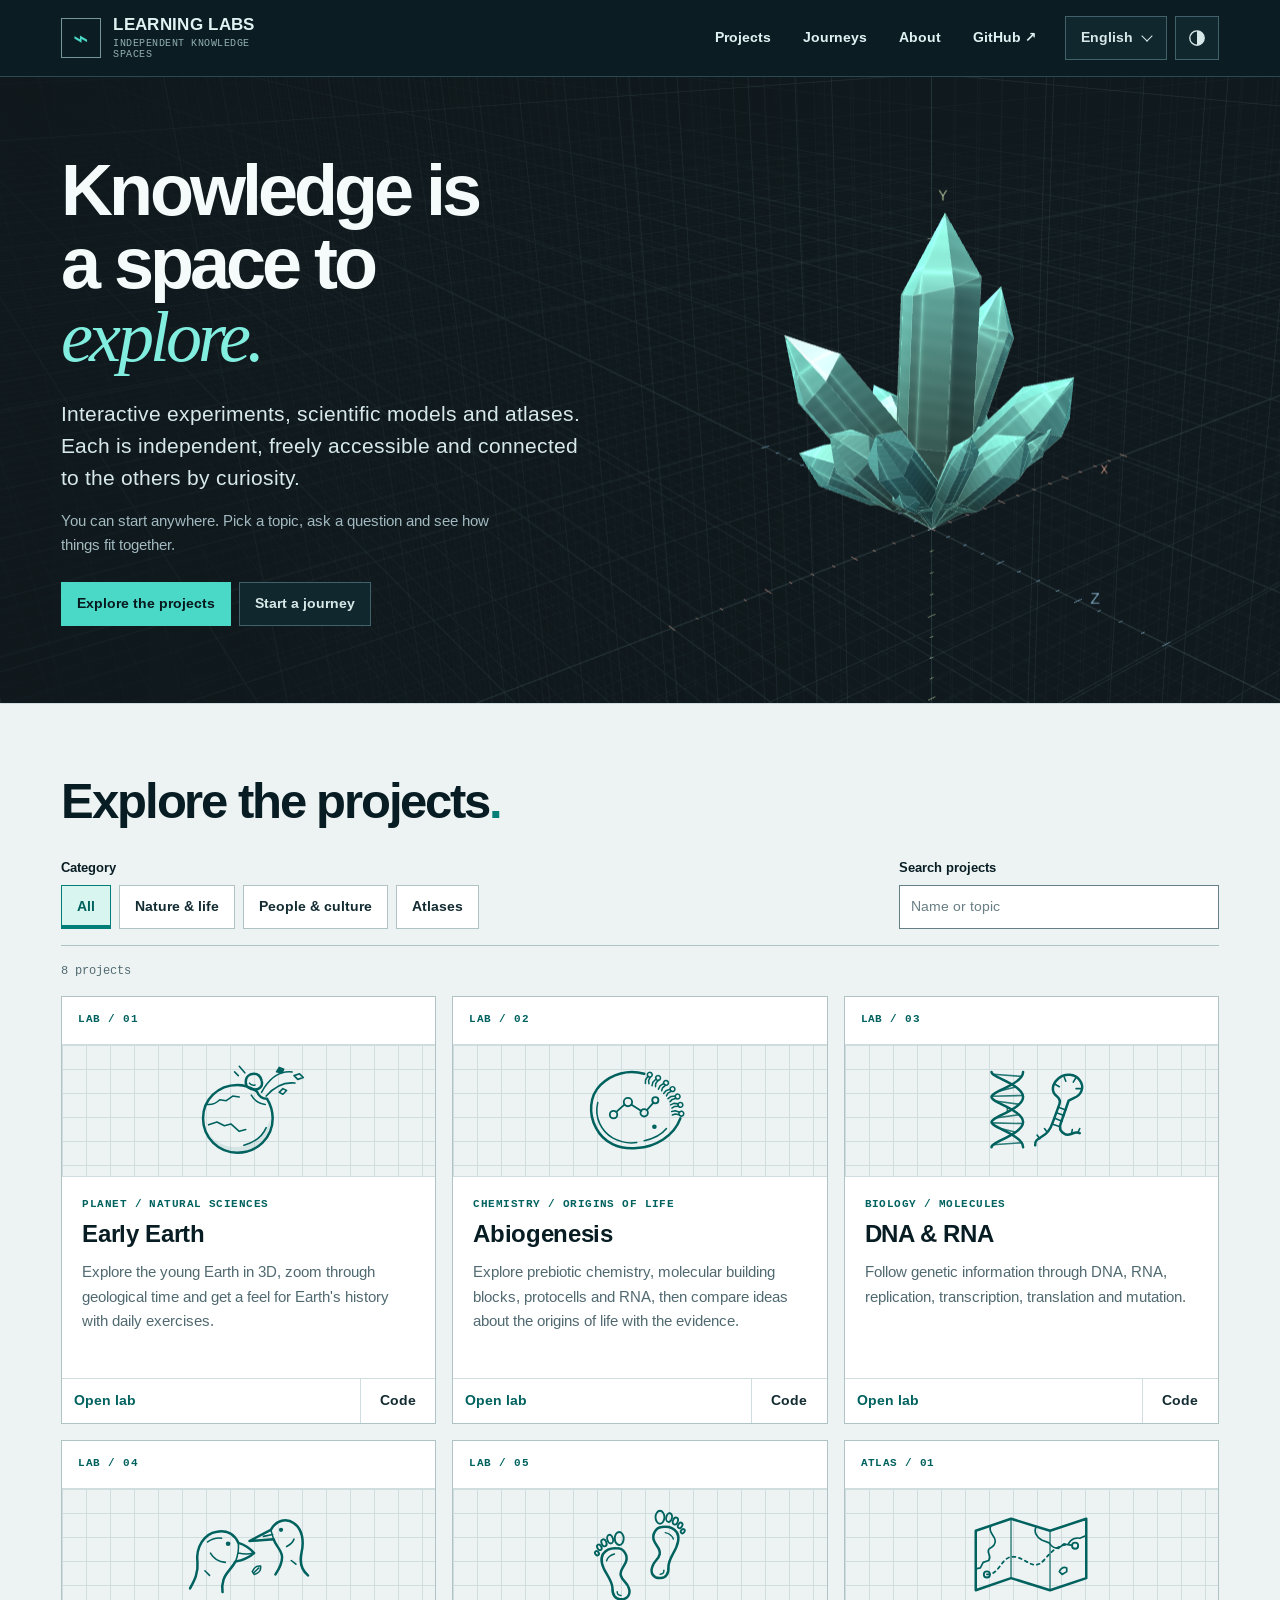
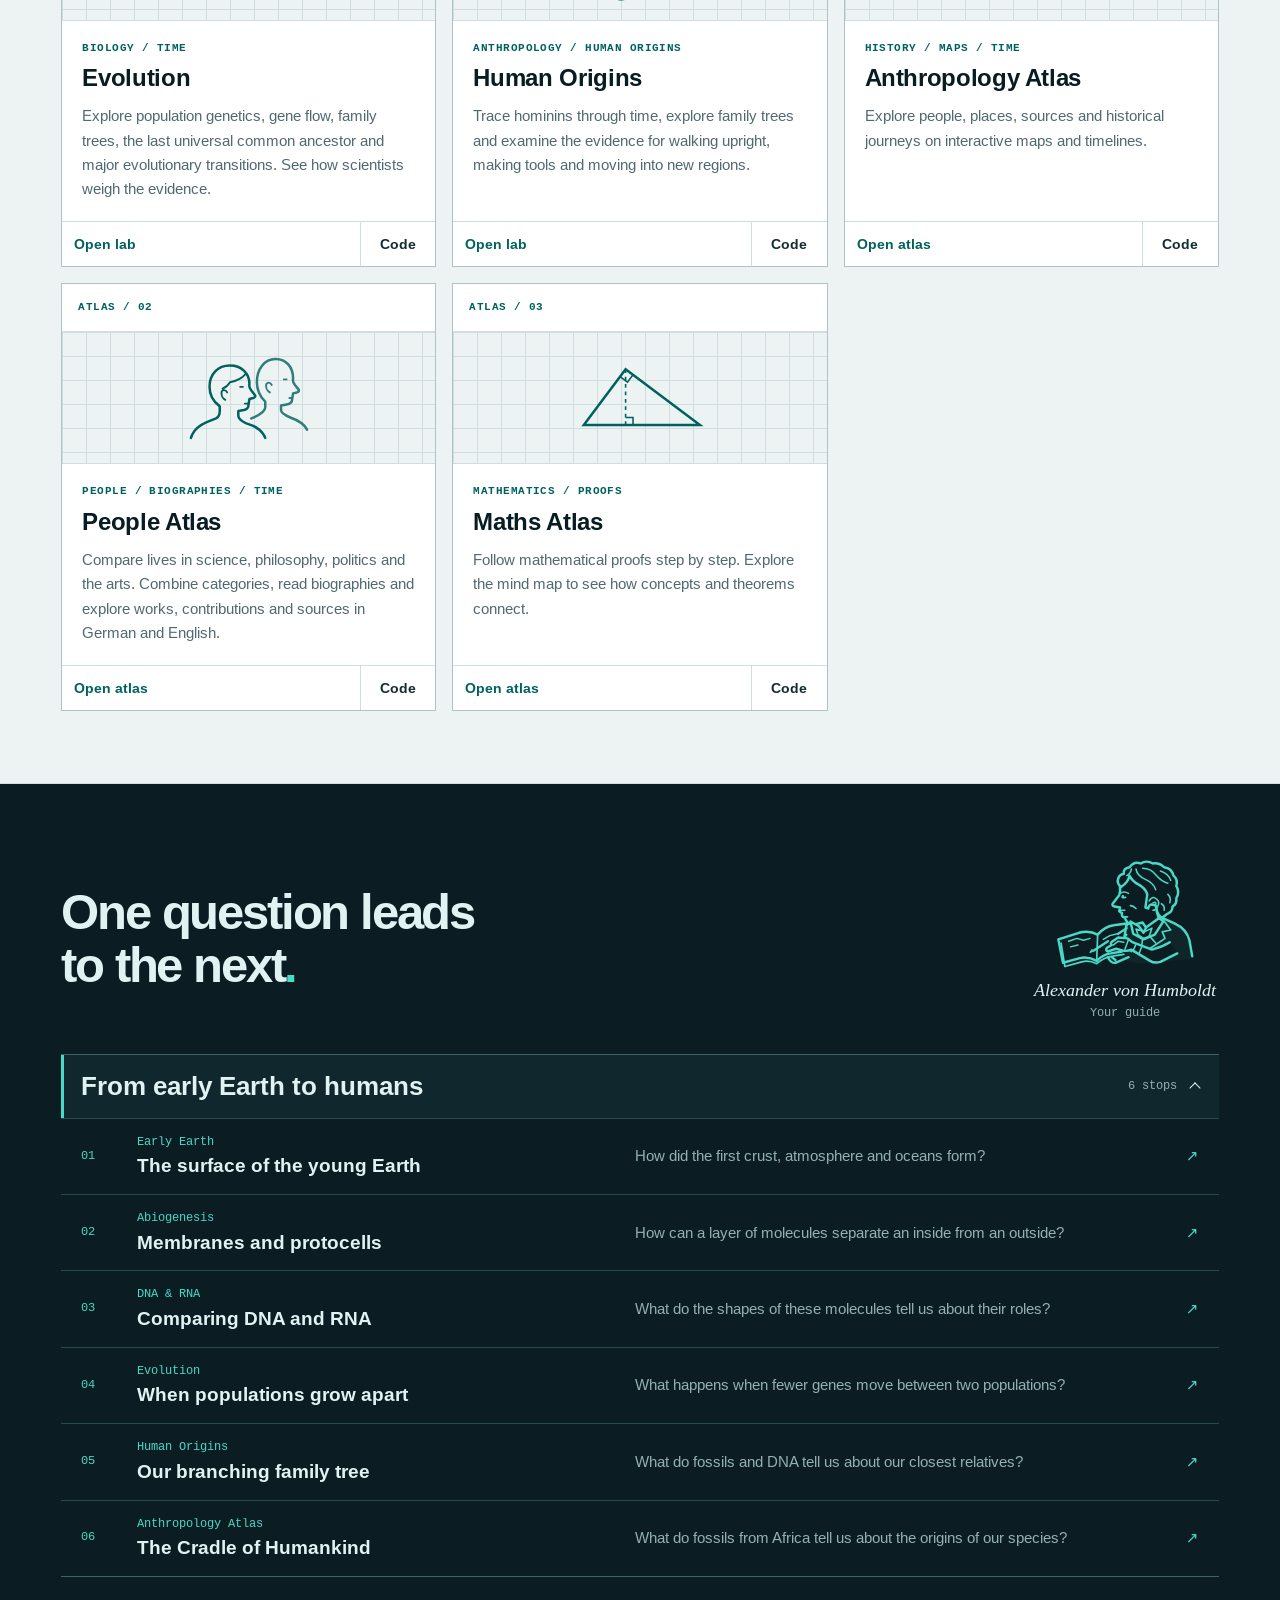
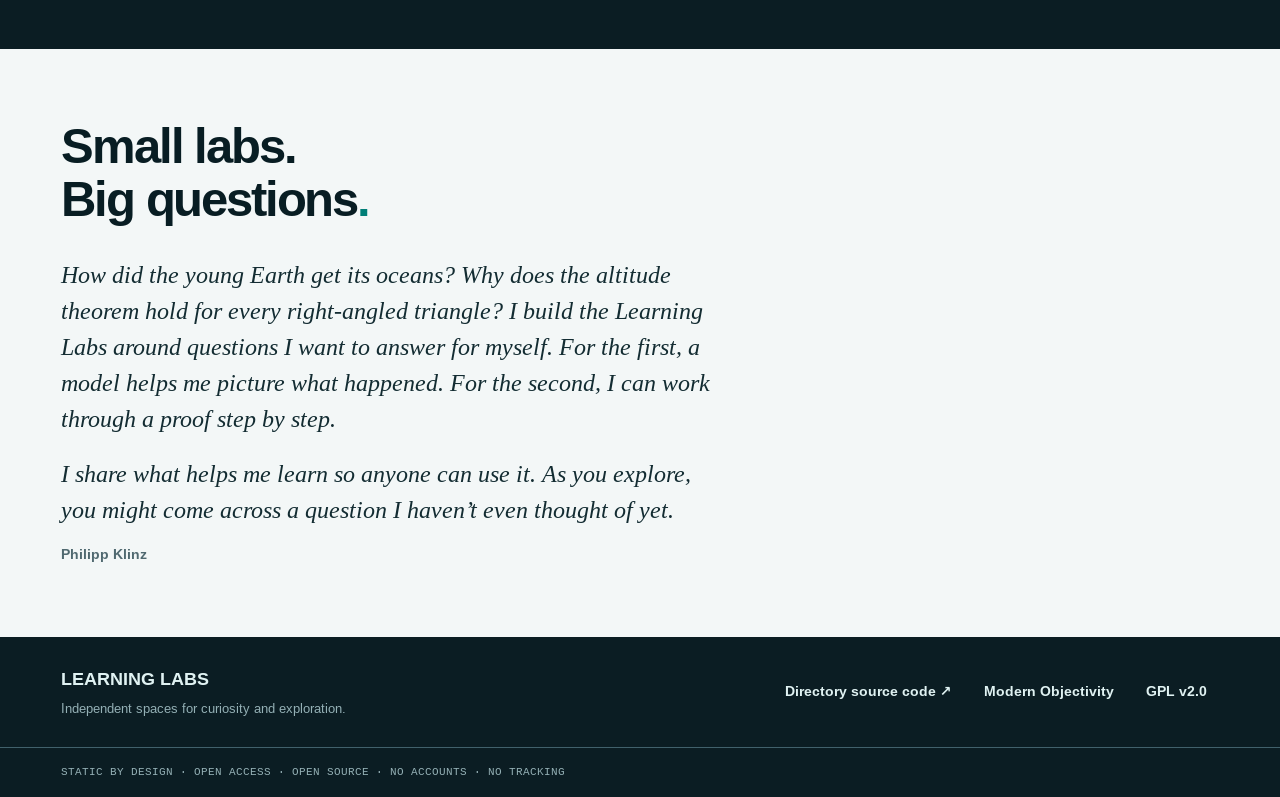
==== commit 13cffe25: "Close the Learning Labs directory with a personal statement" ====
--- a/en.html
+++ b/en.html
@@ -440,13 +440,13 @@
     </details>
   </div>
 </div></section>
-<section class="about wrap" id="about">
-  <div class="section-head"><h2>Small labs. <br>Big questions<span class="period">.</span></h2><p>Each site is simple by design. It gives you room to investigate a question and understand something for yourself.</p></div>
-  <div class="principles">
-    <article><h3>Independent</h3><p>Each lab has its own website and repository. You can use it on its own.</p></article>
-    <article><h3>Hands-on</h3><p>Look closely, form a hypothesis, change a parameter and watch what happens.</p></article>
-    <article><h3>Open</h3><p>The labs are freely accessible, open source and always growing. There is room for your curiosity and your next question.</p></article>
-  </div>
+<section class="about wrap" id="about" aria-labelledby="about-heading">
+  <div class="section-head"><h2 id="about-heading">Small labs. <br>Big questions<span class="period">.</span></h2></div>
+  <figure class="personal-statement">
+    <p>How did the young Earth get its oceans? Why does the altitude theorem hold for every right-angled triangle? I build the Learning Labs around questions I want to answer for myself. For the first, a model helps me picture what happened. For the second, I can work through a proof step by step.</p>
+    <p>I share what helps me learn so anyone can use it. As you explore, you might come across a question I haven’t even thought of yet.</p>
+    <figcaption>Philipp Klinz</figcaption>
+  </figure>
 </section>
 </main>
 <footer data-theme="dark">
--- a/directory.css
+++ b/directory.css
@@ -46,7 +46,7 @@
 .hero-inner { display: grid; grid-template-columns: minmax(0, .95fr) minmax(0, 1.05fr); gap: clamp(24px, 5vw, 72px); align-items: center; padding-block: clamp(48px, 6vw, 88px); }
 .hero h1 { margin: 0 0 24px; font-size: clamp(3rem, 5.6vw, 5.5rem); line-height: 1.02; letter-spacing: -.055em; }
 .hero h1 em { font-family: var(--mo-serif); font-weight: 400; color: var(--mo-accent-active); }
-.hero-copy, .section-head h2, .card-body h3, .principles h3, .route-copy { min-width: 0; overflow-wrap: anywhere; }
+.hero-copy, .section-head h2, .card-body h3, .route-copy { min-width: 0; overflow-wrap: anywhere; }
 .hero-links .mo-btn, .card-actions .mo-btn, .empty .mo-btn { min-width: 0; white-space: normal; }
 .lead { max-width: 52ch; font-size: clamp(1.125rem, 1.65vw, 1.5rem); line-height: 1.5; margin: 0 0 16px; }
 .intro { max-width: 55ch; margin: 0 0 24px; color: var(--mo-muted); }
@@ -58,7 +58,6 @@
 .catalog { background: var(--mo-surface-2); border-block: 1px solid var(--mo-border); }
 .section-head { display: flex; align-items: end; justify-content: space-between; gap: 24px; margin-bottom: 32px; }
 .section-head h2 { margin: 0; font-size: clamp(2rem, 3.8vw, 3.5rem); line-height: 1.08; letter-spacing: -.045em; }
-.section-head > p { max-width: 45ch; margin: 0; color: var(--mo-muted); }
 .period { color: var(--mo-accent); }
 .filters { display: flex; flex-wrap: wrap; align-items: end; justify-content: space-between; gap: 16px 24px; padding-bottom: 16px; border-bottom: 1px solid var(--mo-border-strong); }
 .filter-group { border: 0; padding: 0; margin: 0; min-width: 0; }
@@ -152,10 +151,15 @@
 .route-copy strong { font-size: clamp(1.05rem, 1.5vw, 1.3rem); line-height: 1.3; }
 .route-question { color: var(--mo-rail-muted); font-size: .9375rem; line-height: 1.5; }
 .route-arrow { color: var(--mo-accent); }
-.principles { display: grid; grid-template-columns: repeat(3, minmax(0, 1fr)); gap: 32px; }
-.principles article { border-top: 1px solid var(--mo-border-strong); padding-top: 16px; }
-.principles h3 { font-size: 1.4rem; margin: 0 0 8px; }
-.principles p { font-size: .9375rem; color: var(--mo-muted); margin: 0; }
+.personal-statement {
+  margin: 0;
+  max-inline-size: 55ch;
+  font: italic 400 clamp(1.25rem, 1.125rem + .5vw, 1.5rem)/1.5 var(--mo-serif);
+  overflow-wrap: anywhere;
+}
+.personal-statement p { margin: 0; text-wrap: pretty; }
+.personal-statement p + p { margin-block-start: .8em; }
+.personal-statement figcaption { margin-block-start: 1rem; color: var(--mo-muted); font: 700 .875rem/1.5 var(--mo-font); }
 .footer-inner { padding-block: 28px; display: flex; flex-wrap: wrap; align-items: center; justify-content: space-between; gap: 16px; }
 .footer-brand strong { font-size: 1.125rem; }
 .footer-brand p { font-size: .8125rem; color: var(--mo-rail-muted); margin: 4px 0 0; }
@@ -173,7 +177,6 @@
   .study-window { max-width: 31rem; }
   .section-head { align-items: start; flex-direction: column; gap: 12px; margin-bottom: 24px; }
   .journey-guide { --guide-width: 8.5rem; }
-  .principles { gap: 16px; }
   .site-nav a, .footer-links a { padding-inline: 8px; }
 }
 @media (max-width: 36rem) {
@@ -181,7 +184,7 @@
   .site-nav a { font-size: .8125rem; padding-inline: 2px; }
   .hero-links { align-items: stretch; }
   .hero-links .mo-btn { flex: 1 1 12rem; }
-  .cards, .principles { grid-template-columns: 1fr; grid-auto-rows: auto; }
+  .cards { grid-template-columns: 1fr; grid-auto-rows: auto; }
   .filter-group, .search { width: 100%; }
   .filter-buttons { display: grid; grid-template-columns: repeat(2, minmax(0, 1fr)); }
   .filter-buttons .mo-btn { padding-inline: 8px; white-space: normal; }
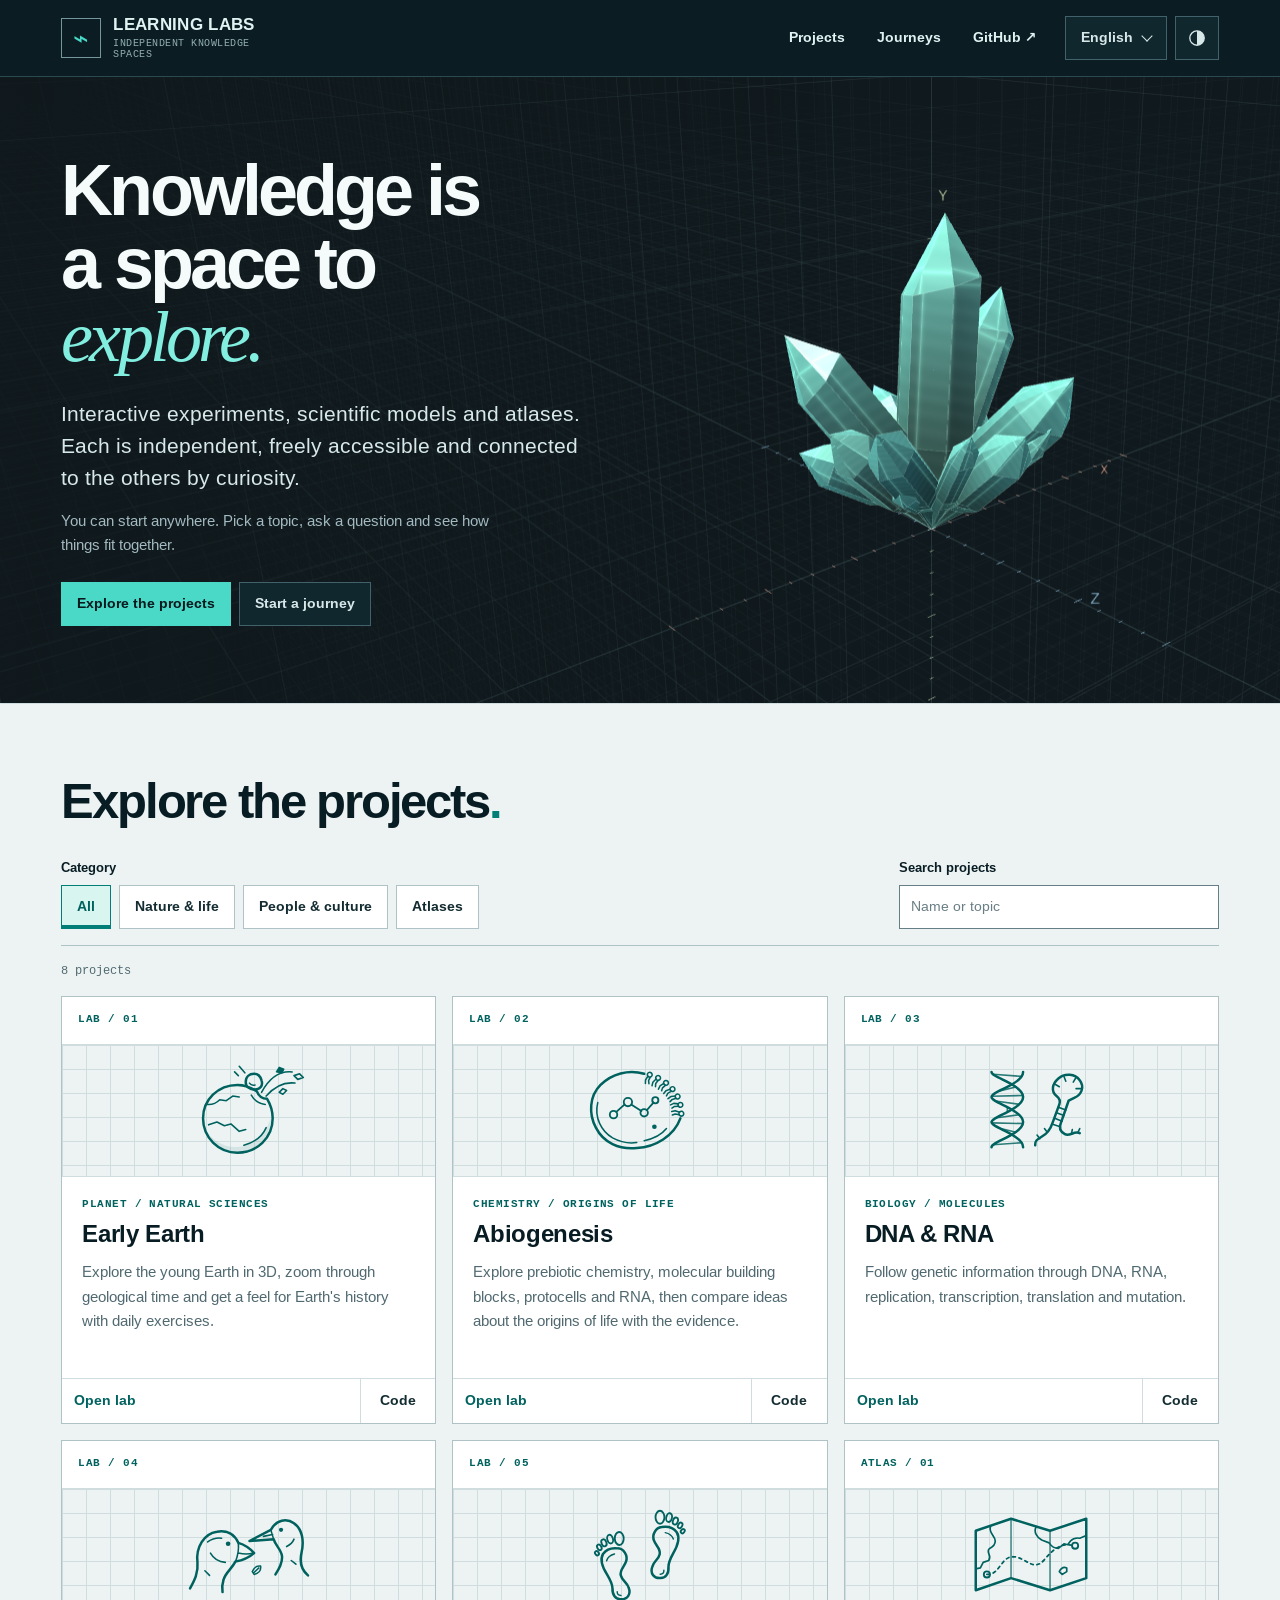
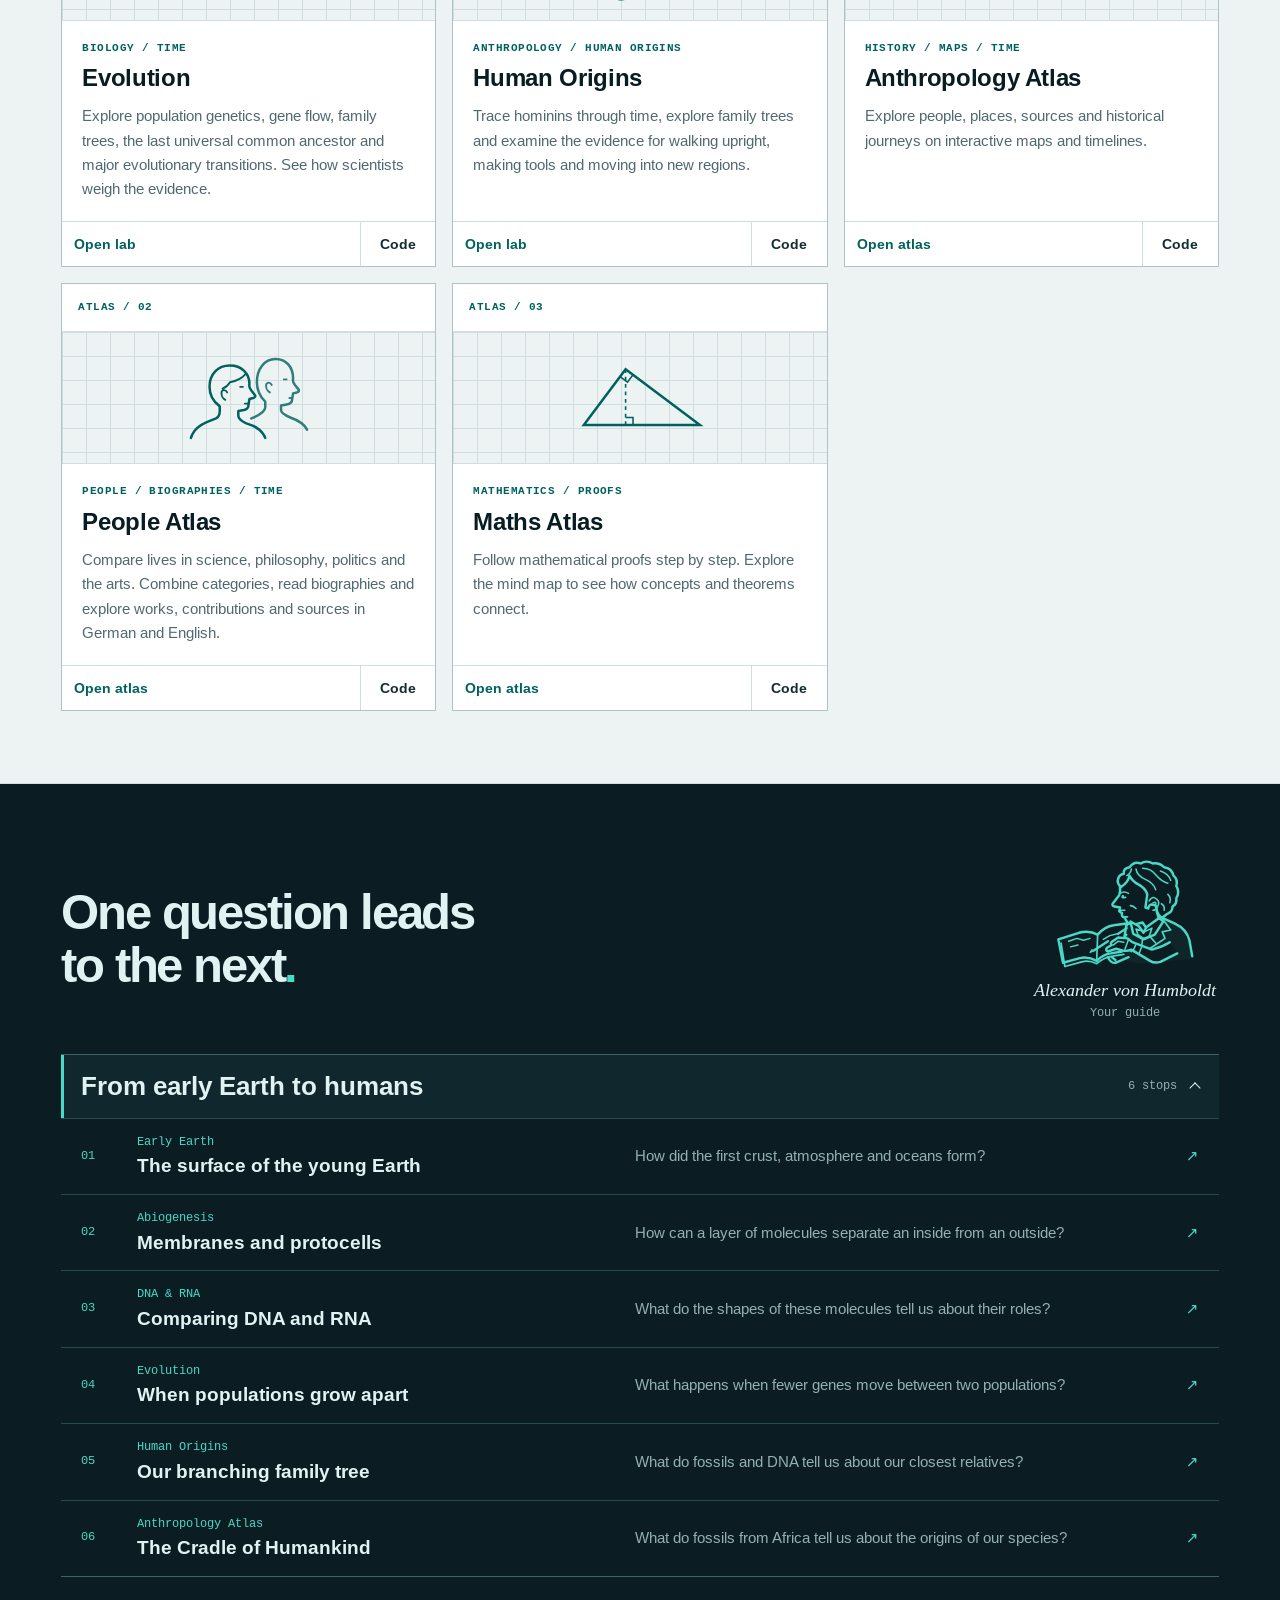
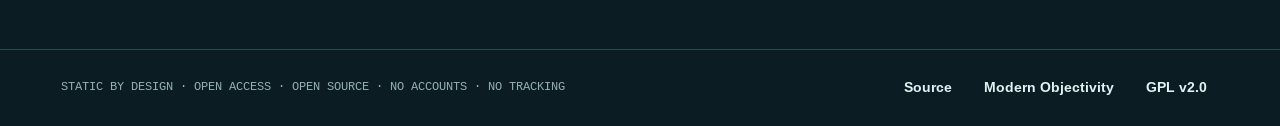
==== commit b2bcb2d9: "Remove the concept section and simplify the directory footer" ====
--- a/en.html
+++ b/en.html
@@ -62,7 +62,6 @@
     <nav class="site-nav" aria-label="Main navigation">
       <a href="#projects">Projects</a>
       <a href="#journeys">Journeys</a>
-      <a href="#about">About</a>
       <a href="https://github.com/philippklinz/learning-labs">GitHub<span class="external-mark" aria-hidden="true">↗</span></a>
     </nav>
     <div class="header-tools">
@@ -440,21 +439,16 @@
     </details>
   </div>
 </div></section>
-<section class="about wrap" id="about" aria-labelledby="about-heading">
-  <div class="section-head"><h2 id="about-heading">Small labs. <br>Big questions<span class="period">.</span></h2></div>
-  <figure class="personal-statement">
-    <p>How did the young Earth get its oceans? Why does the altitude theorem hold for every right-angled triangle? I build the Learning Labs around questions I want to answer for myself. For the first, a model helps me picture what happened. For the second, I can work through a proof step by step.</p>
-    <p>I share what helps me learn so anyone can use it. As you explore, you might come across a question I haven’t even thought of yet.</p>
-    <figcaption>Philipp Klinz</figcaption>
-  </figure>
-</section>
 </main>
-<footer data-theme="dark">
+<footer data-theme="dark" lang="en">
   <div class="wrap footer-inner">
-    <div class="footer-brand" lang="en"><strong>LEARNING LABS</strong><p>Independent spaces for curiosity and exploration.</p></div>
-    <div class="footer-links"><a href="https://github.com/philippklinz/learning-labs">Directory source code<span class="external-mark" aria-hidden="true">↗</span></a><a href="https://philipp-klinz.net/modern-objectivity-style/">Modern Objectivity</a><a href="LICENSE">GPL v2.0</a></div>
-  </div>
-  <div class="wrap foot-bar"><span lang="en">STATIC BY DESIGN · OPEN ACCESS · OPEN SOURCE · NO ACCOUNTS · NO TRACKING</span></div>
+    <p class="footer-signature"><span>STATIC BY DESIGN ·</span> <span>OPEN ACCESS ·</span> <span>OPEN SOURCE ·</span> <span>NO ACCOUNTS ·</span> <span>NO TRACKING</span></p>
+    <div class="footer-links">
+      <a href="https://github.com/philippklinz/learning-labs">Source</a>
+      <a href="https://philipp-klinz.net/modern-objectivity-style/">Modern Objectivity</a>
+      <a href="LICENSE">GPL v2.0</a>
+    </div>
+  </div>
 </footer>
 </body>
 </html>
--- a/directory.css
+++ b/directory.css
@@ -54,7 +54,7 @@
 .study-window::before { content: ""; position: absolute; z-index: -2; left: 50%; top: 50%; width: 500%; aspect-ratio: 5 / 4; transform: translate(-50%, -50%); background: url("hero/raum.webp") center / contain no-repeat; pointer-events: none; }
 .study-poster { display: block; width: 100%; height: auto; pointer-events: none; }
 
-.catalog, .journeys, .about { padding-block: clamp(40px, 5.6vw, 80px); }
+.catalog, .journeys { padding-block: clamp(40px, 5.6vw, 80px); }
 .catalog { background: var(--mo-surface-2); border-block: 1px solid var(--mo-border); }
 .section-head { display: flex; align-items: end; justify-content: space-between; gap: 24px; margin-bottom: 32px; }
 .section-head h2 { margin: 0; font-size: clamp(2rem, 3.8vw, 3.5rem); line-height: 1.08; letter-spacing: -.045em; }
@@ -151,19 +151,11 @@
 .route-copy strong { font-size: clamp(1.05rem, 1.5vw, 1.3rem); line-height: 1.3; }
 .route-question { color: var(--mo-rail-muted); font-size: .9375rem; line-height: 1.5; }
 .route-arrow { color: var(--mo-accent); }
-.personal-statement {
-  margin: 0;
-  max-inline-size: 55ch;
-  font: italic 400 clamp(1.25rem, 1.125rem + .5vw, 1.5rem)/1.5 var(--mo-serif);
-  overflow-wrap: anywhere;
-}
-.personal-statement p { margin: 0; text-wrap: pretty; }
-.personal-statement p + p { margin-block-start: .8em; }
-.personal-statement figcaption { margin-block-start: 1rem; color: var(--mo-muted); font: 700 .875rem/1.5 var(--mo-font); }
-.footer-inner { padding-block: 28px; display: flex; flex-wrap: wrap; align-items: center; justify-content: space-between; gap: 16px; }
-.footer-brand strong { font-size: 1.125rem; }
-.footer-brand p { font-size: .8125rem; color: var(--mo-rail-muted); margin: 4px 0 0; }
-.foot-bar { border-top: 1px solid var(--mo-border-strong); padding-block: 16px; font: .6875rem/1.5 var(--mo-mono); color: var(--mo-rail-muted); }
+footer { border-block-start: 1px solid var(--mo-border); }
+.footer-inner { display: flex; flex-wrap: wrap; align-items: center; gap: 8px 24px; padding-block: 16px; }
+.footer-signature { flex: 1 1 34ch; margin: 0; color: var(--mo-rail-muted); font: .75rem/1.6 var(--mo-mono); }
+.footer-signature span { display: inline-block; }
+.footer-links { margin-inline-start: auto; justify-content: flex-end; }
 
 @media (max-width: 62rem) {
   .cards { grid-template-columns: repeat(2, minmax(0, 1fr)); }
@@ -208,6 +200,7 @@
   .brand { gap: 7px; }
   .brand-mark { flex-basis: 32px; height: 32px; }
   .brand-name strong { font-size: .94rem; overflow-wrap: normal; }
+  .footer-links a { padding-inline: 4px; }
 }
 @media (prefers-reduced-motion: reduce), (forced-colors: active) {
   .guide-speech { transition: none; }
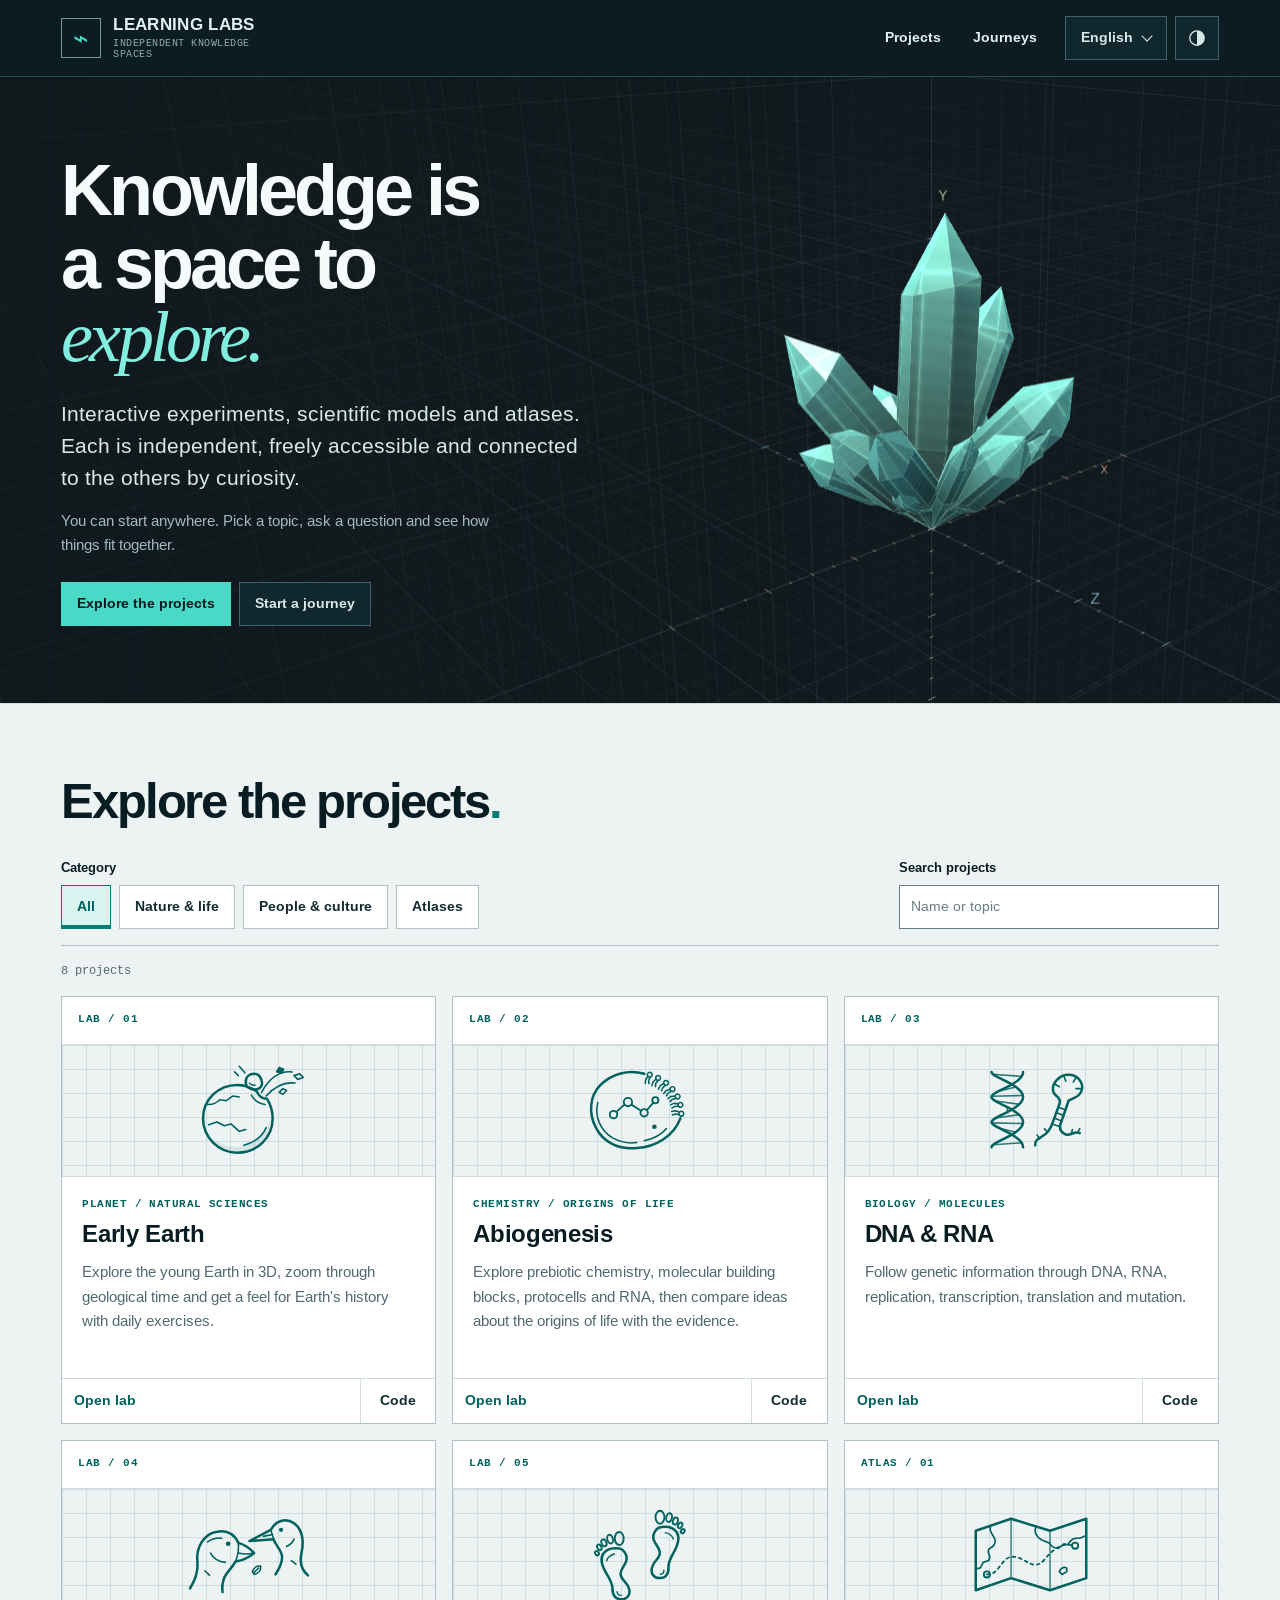
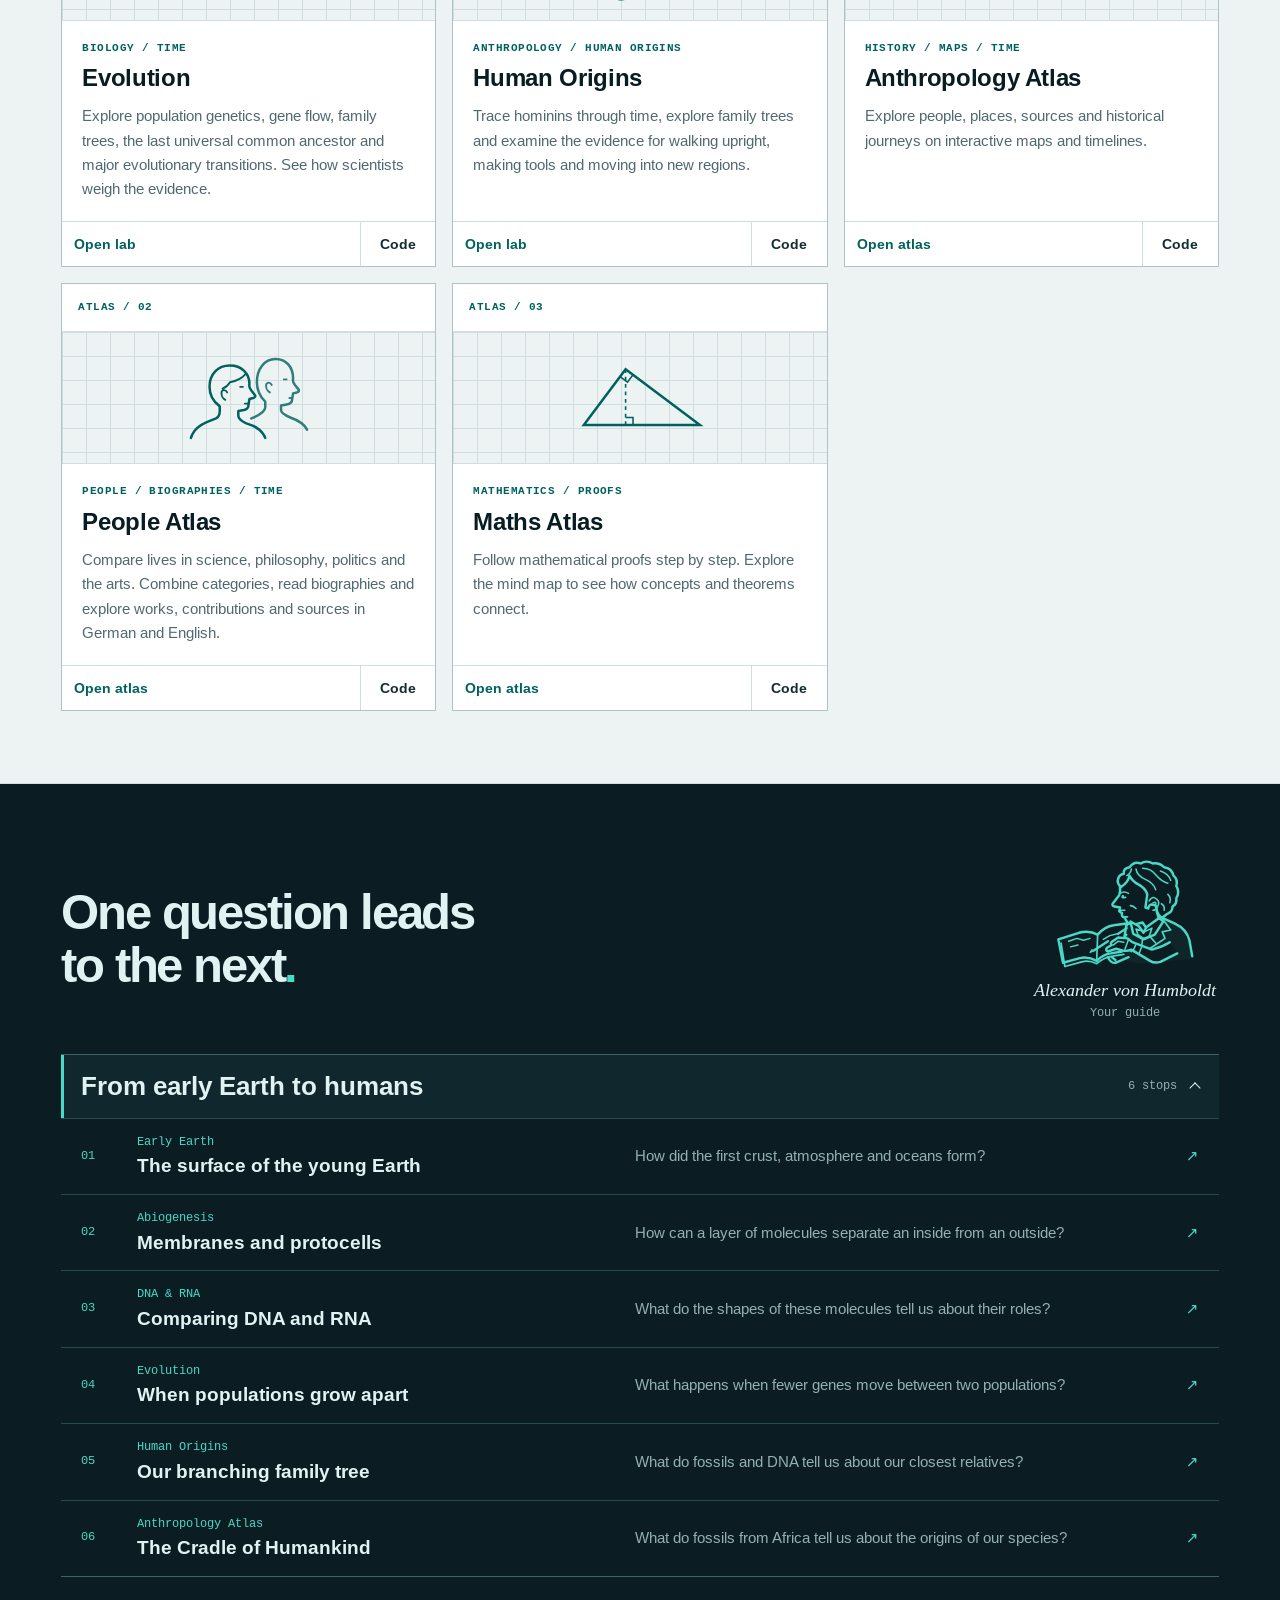
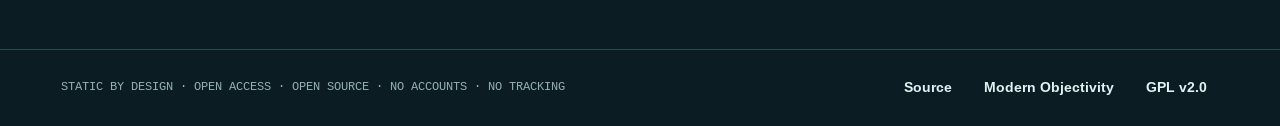
==== commit 5faa5469: "Remove the GitHub link from the directory header" ====
--- a/en.html
+++ b/en.html
@@ -62,7 +62,6 @@
     <nav class="site-nav" aria-label="Main navigation">
       <a href="#projects">Projects</a>
       <a href="#journeys">Journeys</a>
-      <a href="https://github.com/philippklinz/learning-labs">GitHub<span class="external-mark" aria-hidden="true">↗</span></a>
     </nav>
     <div class="header-tools">
       <details class="language-menu">
--- a/directory.css
+++ b/directory.css
@@ -11,7 +11,6 @@
 .skip:focus { transform: none; }
 .skip:not(:focus) { clip-path: inset(50%); }
 main:focus { outline-offset: -3px; }
-.external-mark { display: inline-block; margin-inline-start: .25em; font-family: var(--mo-font); }
 
 header, .journeys, footer { background: var(--mo-rail); color: var(--mo-rail-text); }
 header { border-bottom: 1px solid var(--mo-border); }
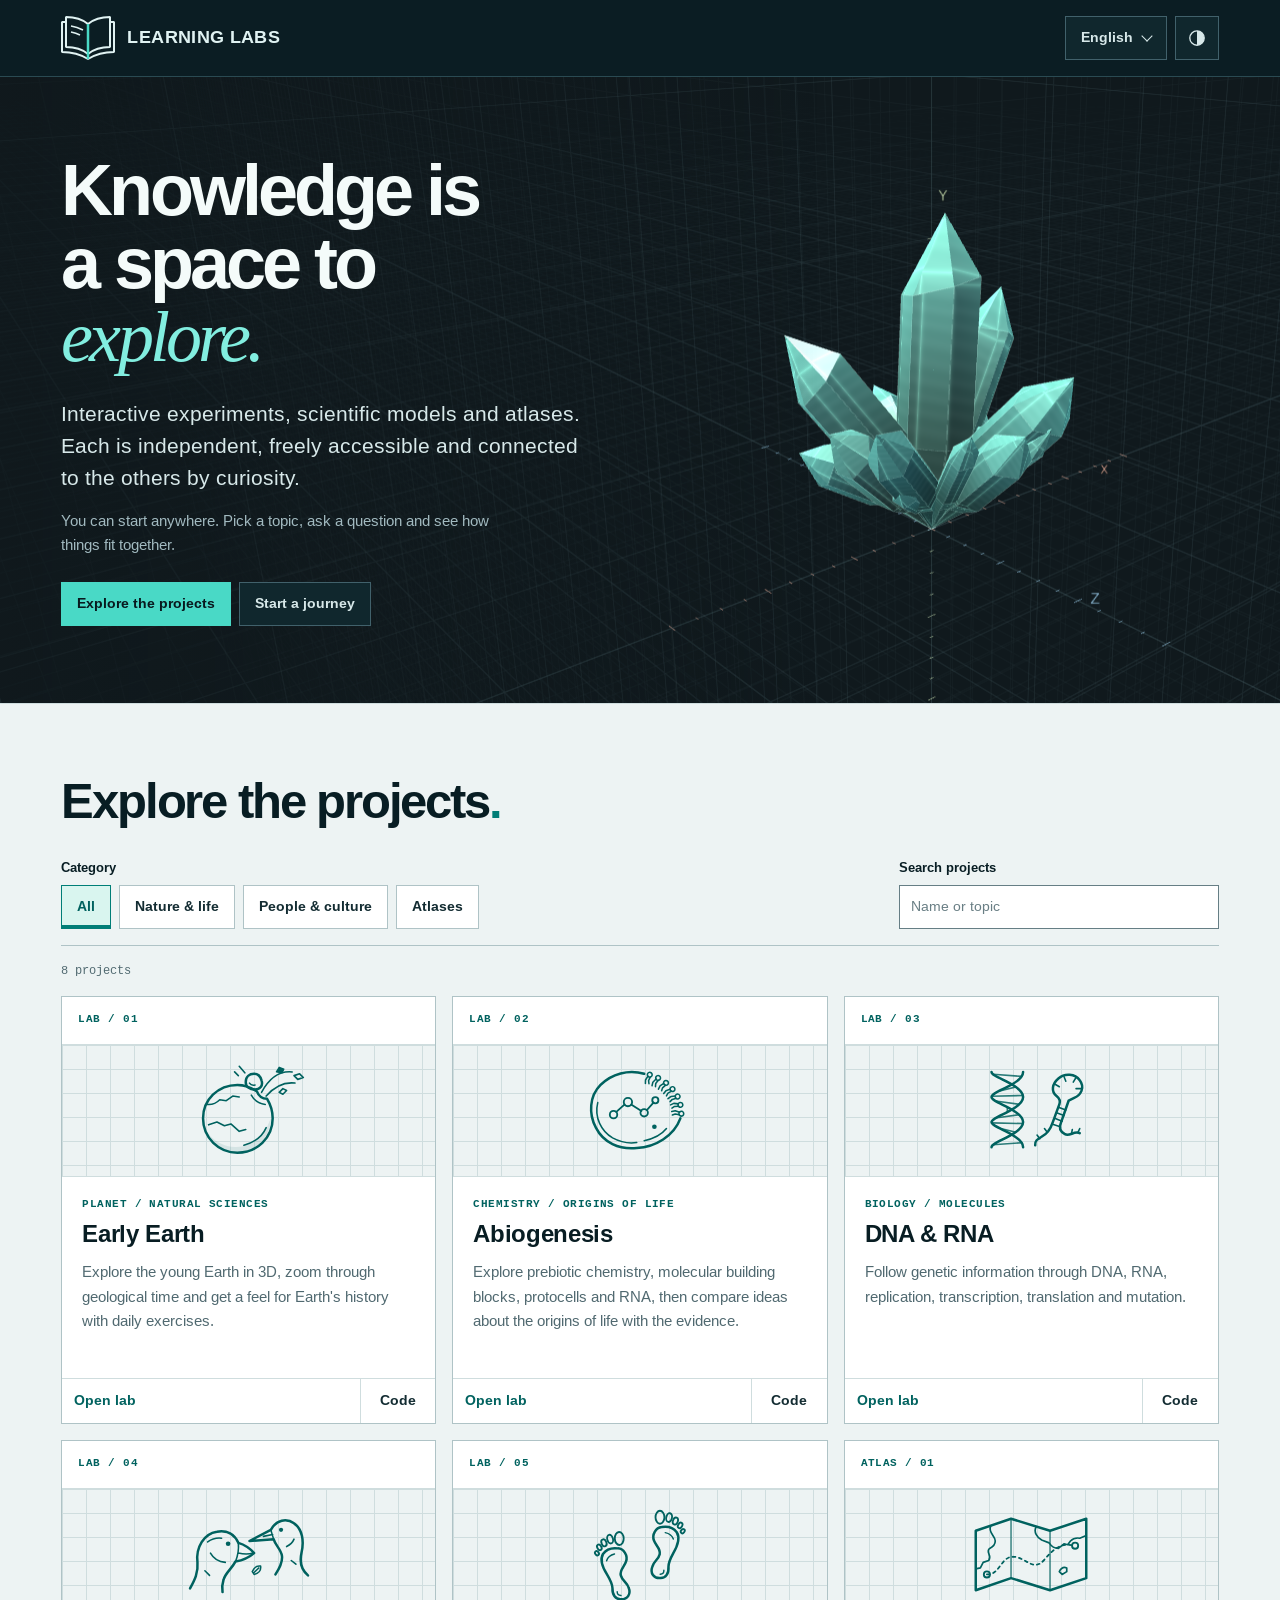
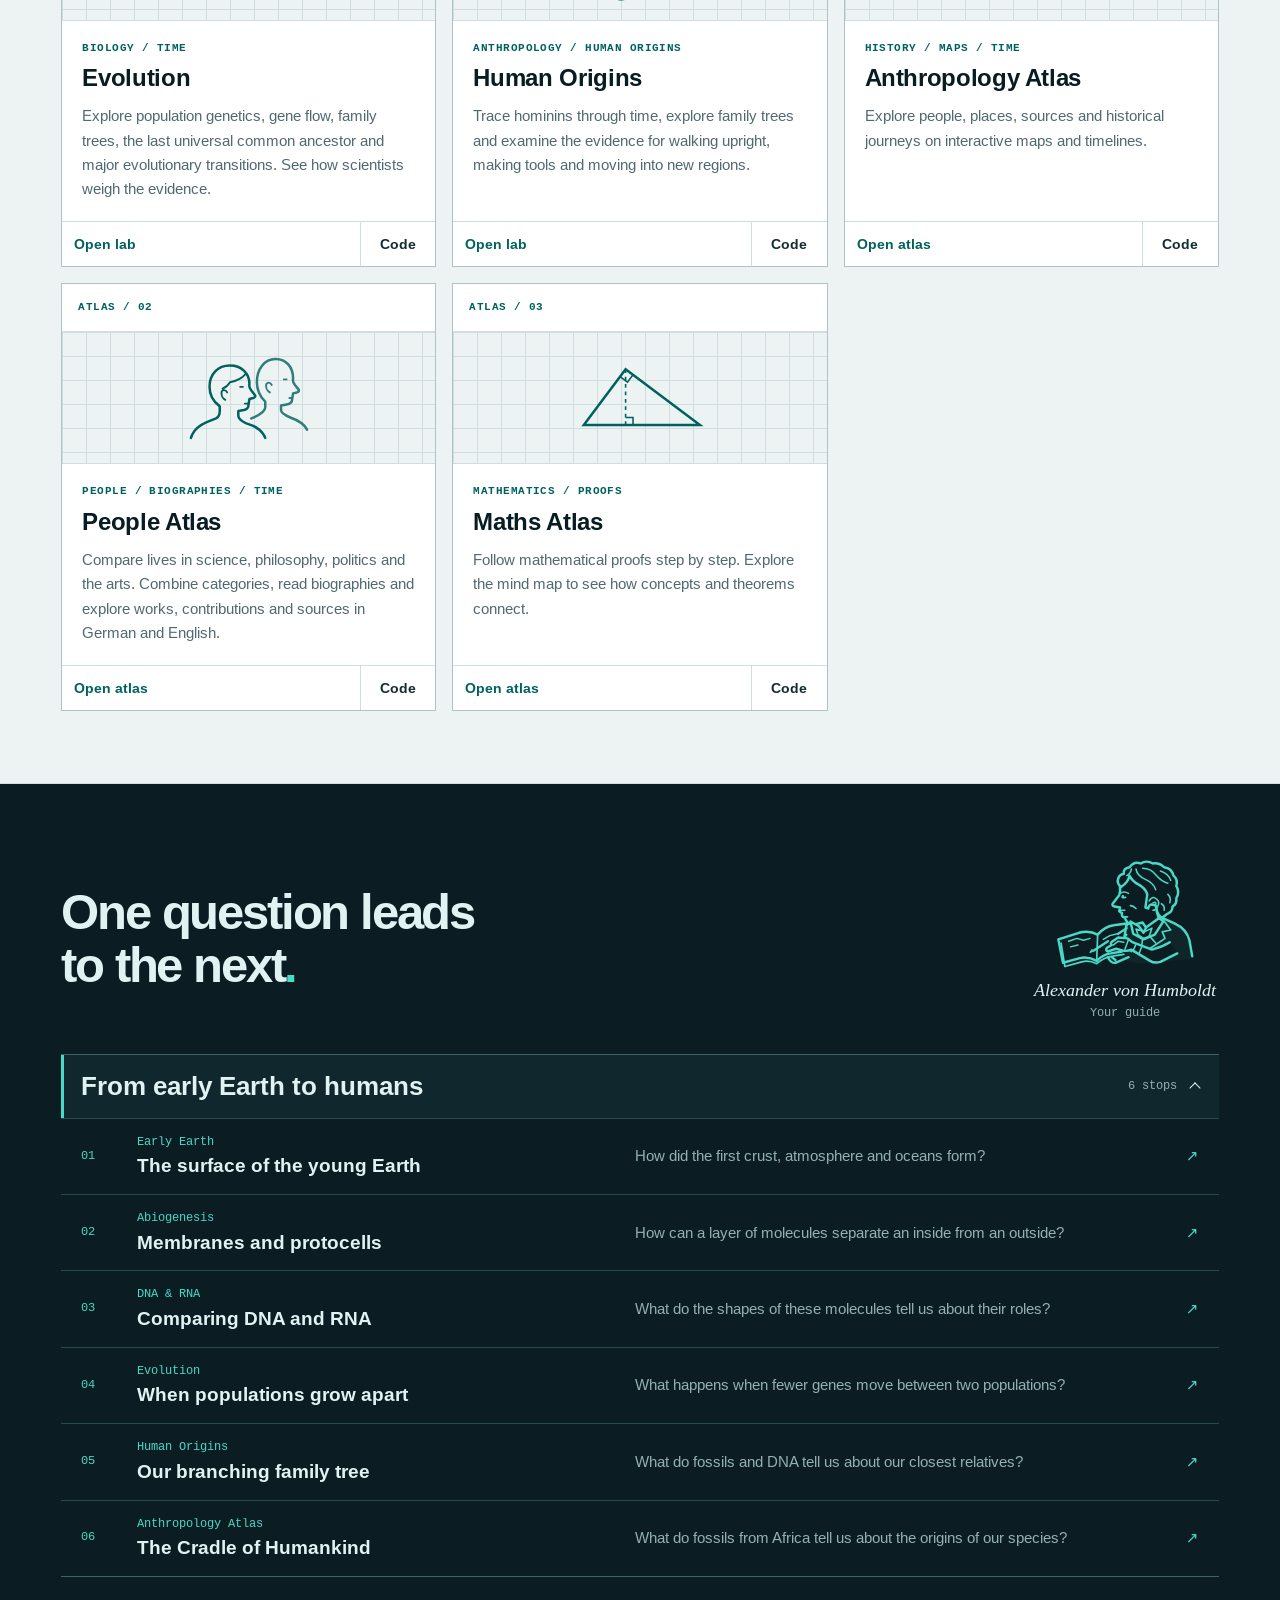
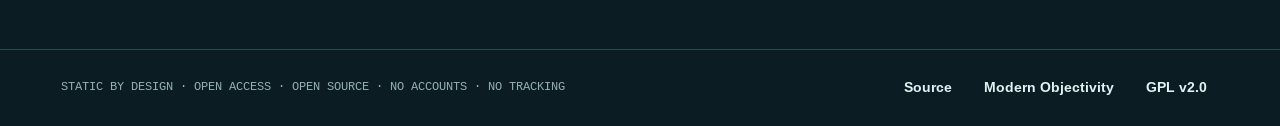
==== commit f993512f: "Give the Learning Labs header an open-book mark" ====
--- a/en.html
+++ b/en.html
@@ -56,13 +56,14 @@
 <header data-theme="dark">
   <div class="wrap header-inner">
     <a class="brand" href="en.html" aria-label="Learning Labs – home">
-      <span class="brand-mark" aria-hidden="true">⌁</span>
-      <span class="brand-name" lang="en"><strong>LEARNING LABS</strong><small>INDEPENDENT KNOWLEDGE SPACES</small></span>
+      <svg class="brand-mark" width="54" height="44" viewBox="0 0 54 44" fill="none" stroke="currentColor" stroke-width="2" stroke-linejoin="bevel" aria-hidden="true" focusable="false">
+        <path d="M5 6H1v30c10 0 18 2 26 7 8-5 16-7 26-7V6h-4"/>
+        <path d="M27 8C21 3 14 1 5 1v30c9 0 16 2 22 7 6-5 13-7 22-7V1c-9 0-16 2-22 7Z"/>
+        <path d="M10 10q6 1 12 4M10 16q5 1 9 3" stroke-width="1.5"/>
+        <path d="M27 8v35" stroke="var(--mo-accent)" stroke-width="2.5"/>
+      </svg>
+      <strong class="brand-name" lang="en">LEARNING LABS</strong>
     </a>
-    <nav class="site-nav" aria-label="Main navigation">
-      <a href="#projects">Projects</a>
-      <a href="#journeys">Journeys</a>
-    </nav>
     <div class="header-tools">
       <details class="language-menu">
         <summary class="mo-btn"><span class="mo-sr-only">Choose language · </span>English<span class="chevron" aria-hidden="true"></span></summary>
--- a/directory.css
+++ b/directory.css
@@ -14,17 +14,15 @@
 
 header, .journeys, footer { background: var(--mo-rail); color: var(--mo-rail-text); }
 header { border-bottom: 1px solid var(--mo-border); }
-.header-inner { min-height: 76px; display: grid; grid-template-columns: 1fr auto auto; align-items: center; gap: 16px; padding-block: 12px; }
-.brand { display: inline-flex; align-items: center; gap: 12px; min-height: var(--mo-control-height); width: fit-content; max-width: 100%; text-decoration: none; color: var(--mo-rail-text); }
+.header-inner { min-height: 76px; display: flex; flex-wrap: wrap; align-items: center; gap: 8px 16px; padding-block: 12px; }
+.brand { display: inline-flex; flex: 1 1 min-content; max-inline-size: max-content; align-items: center; gap: 12px; text-decoration: none; color: var(--mo-rail-text); }
 .brand:hover { color: var(--mo-accent-active); }
-.brand-mark { flex: 0 0 40px; height: 40px; border: 1px solid var(--mo-control-border); display: grid; place-items: center; color: var(--mo-accent); font: 26px var(--mo-serif); }
-.brand-name { min-width: 0; display: grid; gap: 4px; overflow-wrap: anywhere; }
-.brand-name strong { font-size: 1.05rem; line-height: 1.1; letter-spacing: .02em; }
-.brand-name small { font: .625rem var(--mo-mono); color: var(--mo-rail-muted); letter-spacing: .05em; }
-.site-nav, .hero-links, .footer-links { display: flex; align-items: center; flex-wrap: wrap; gap: 8px; }
-.site-nav a, .footer-links a { display: inline-flex; align-items: center; justify-content: center; min-height: var(--mo-control-height); padding-inline: 12px; color: var(--mo-rail-text); text-decoration: none; font: 700 .875rem/1.25 var(--mo-font); }
-.site-nav a:hover, .footer-links a:hover { color: var(--mo-accent-active); text-decoration: underline; }
-.header-tools { display: flex; gap: 8px; align-items: center; }
+.brand-mark { display: block; flex: none; block-size: var(--mo-control-height); inline-size: auto; }
+.brand-name { font-size: 1.125rem; line-height: 1.1; letter-spacing: .02em; }
+.hero-links, .footer-links { display: flex; align-items: center; flex-wrap: wrap; gap: 8px; }
+.footer-links a { display: inline-flex; align-items: center; justify-content: center; min-height: var(--mo-control-height); padding-inline: 12px; color: var(--mo-rail-text); text-decoration: none; font: 700 .875rem/1.25 var(--mo-font); }
+.footer-links a:hover { color: var(--mo-accent-active); text-decoration: underline; }
+.header-tools { display: flex; gap: 8px; align-items: center; margin-inline-start: auto; }
 .language-menu { position: relative; }
 .language-menu summary { gap: 10px; }
 .language-options { position: absolute; z-index: 4; inset-inline-end: 0; inset-block-start: 100%; min-width: 100%; max-height: 50vh; overflow: auto; background: var(--mo-surface); border: 1px solid var(--mo-control-border); }
@@ -160,19 +158,17 @@
   .cards { grid-template-columns: repeat(2, minmax(0, 1fr)); }
 }
 @media (max-width: 48rem) {
-  .header-inner { grid-template-columns: minmax(0, 1fr) auto; gap: 4px 12px; }
-  .site-nav { grid-column: 1 / -1; grid-row: 2; }
-  .header-tools { grid-column: 2; grid-row: 1; }
   .hero-inner { grid-template-columns: minmax(0, 1fr); gap: 20px; padding-block: 40px; }
   .hero::after { background: linear-gradient(180deg, #10191d66 0%, #10191d33 42%, transparent 66%); }
   .study-window { max-width: 31rem; }
   .section-head { align-items: start; flex-direction: column; gap: 12px; margin-bottom: 24px; }
   .journey-guide { --guide-width: 8.5rem; }
-  .site-nav a, .footer-links a { padding-inline: 8px; }
+  .footer-links a { padding-inline: 8px; }
 }
 @media (max-width: 36rem) {
-  .site-nav { gap: 2px; justify-content: space-between; }
-  .site-nav a { font-size: .8125rem; padding-inline: 2px; }
+  .header-inner { column-gap: 6px; }
+  .brand { gap: 6px; }
+  .brand-name { font-size: 1rem; letter-spacing: normal; }
   .hero-links { align-items: stretch; }
   .hero-links .mo-btn { flex: 1 1 12rem; }
   .cards { grid-template-columns: 1fr; grid-auto-rows: auto; }
@@ -195,10 +191,7 @@
   .footer-links { gap: 4px; }
 }
 @media (max-width: 23rem) {
-  .header-inner { column-gap: 8px; }
-  .brand { gap: 7px; }
-  .brand-mark { flex-basis: 32px; height: 32px; }
-  .brand-name strong { font-size: .94rem; overflow-wrap: normal; }
+  .brand-name { font-size: .9375rem; }
   .footer-links a { padding-inline: 4px; }
 }
 @media (prefers-reduced-motion: reduce), (forced-colors: active) {
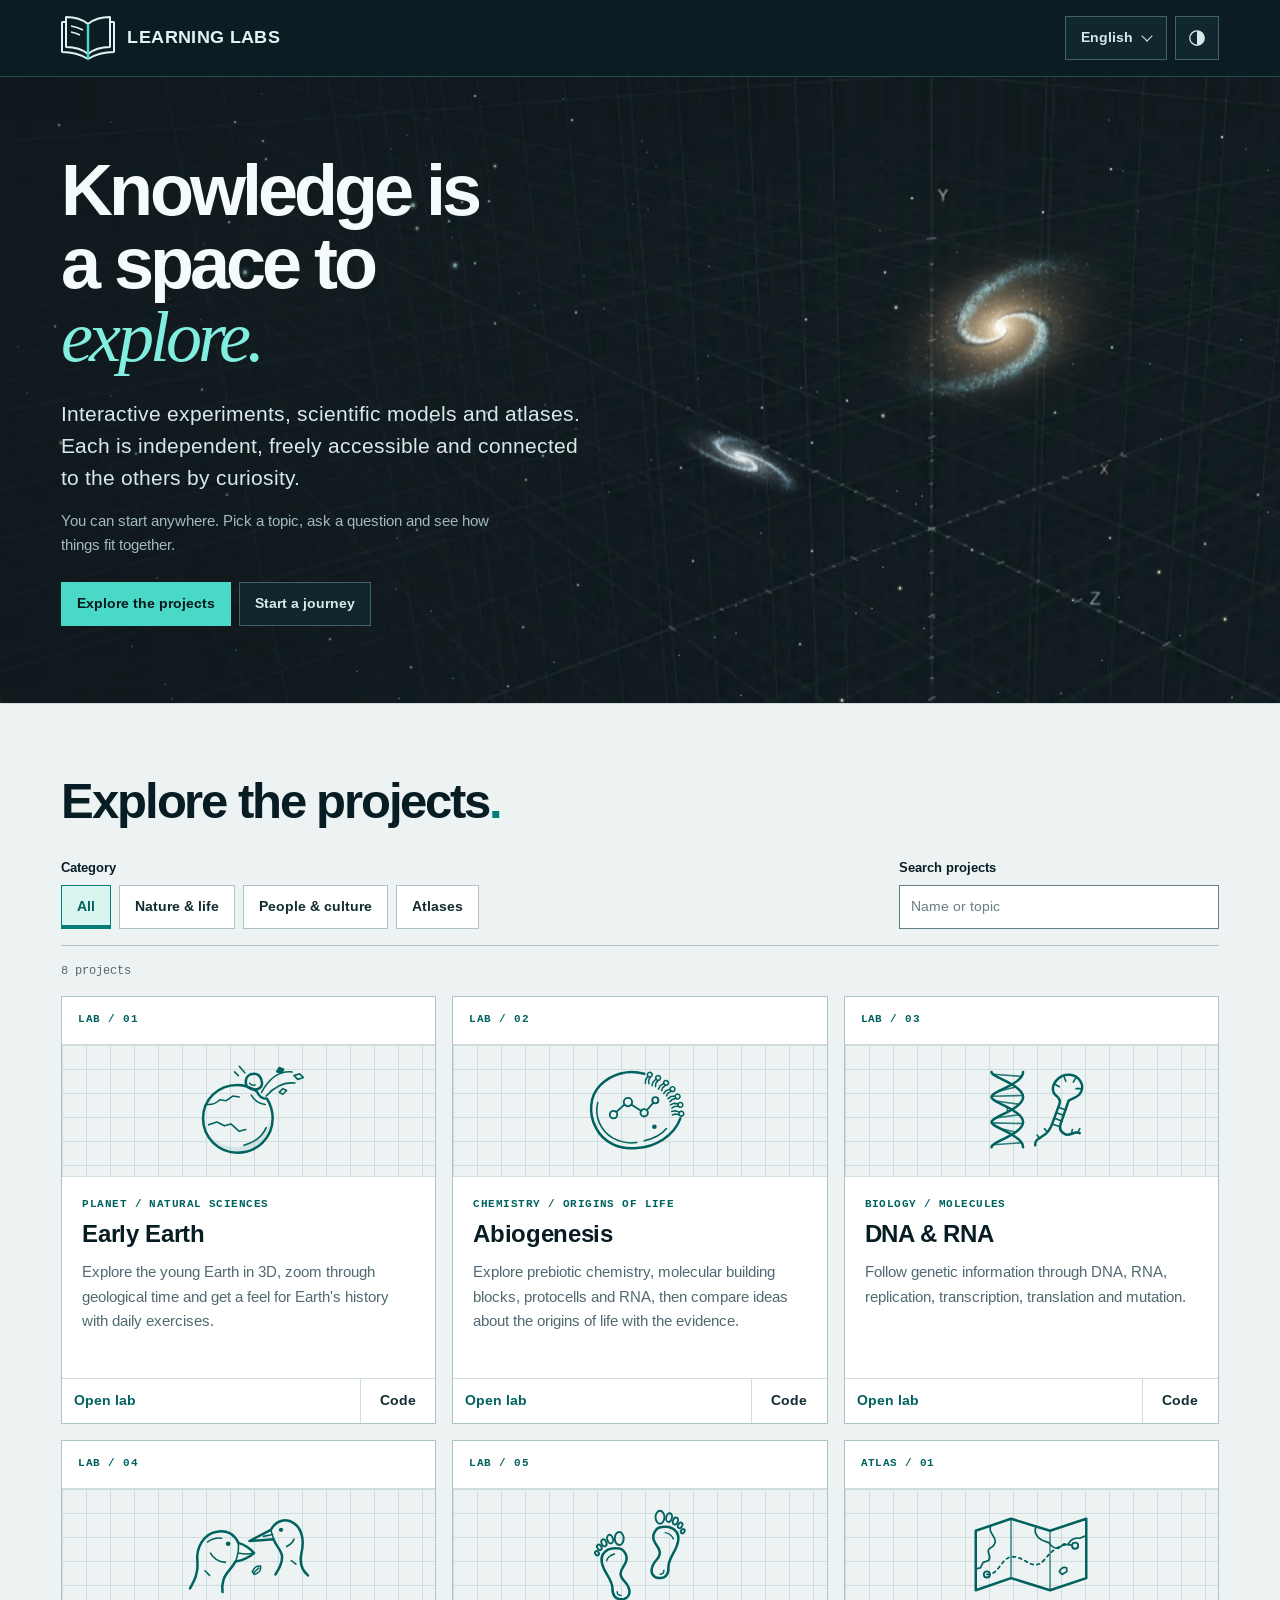
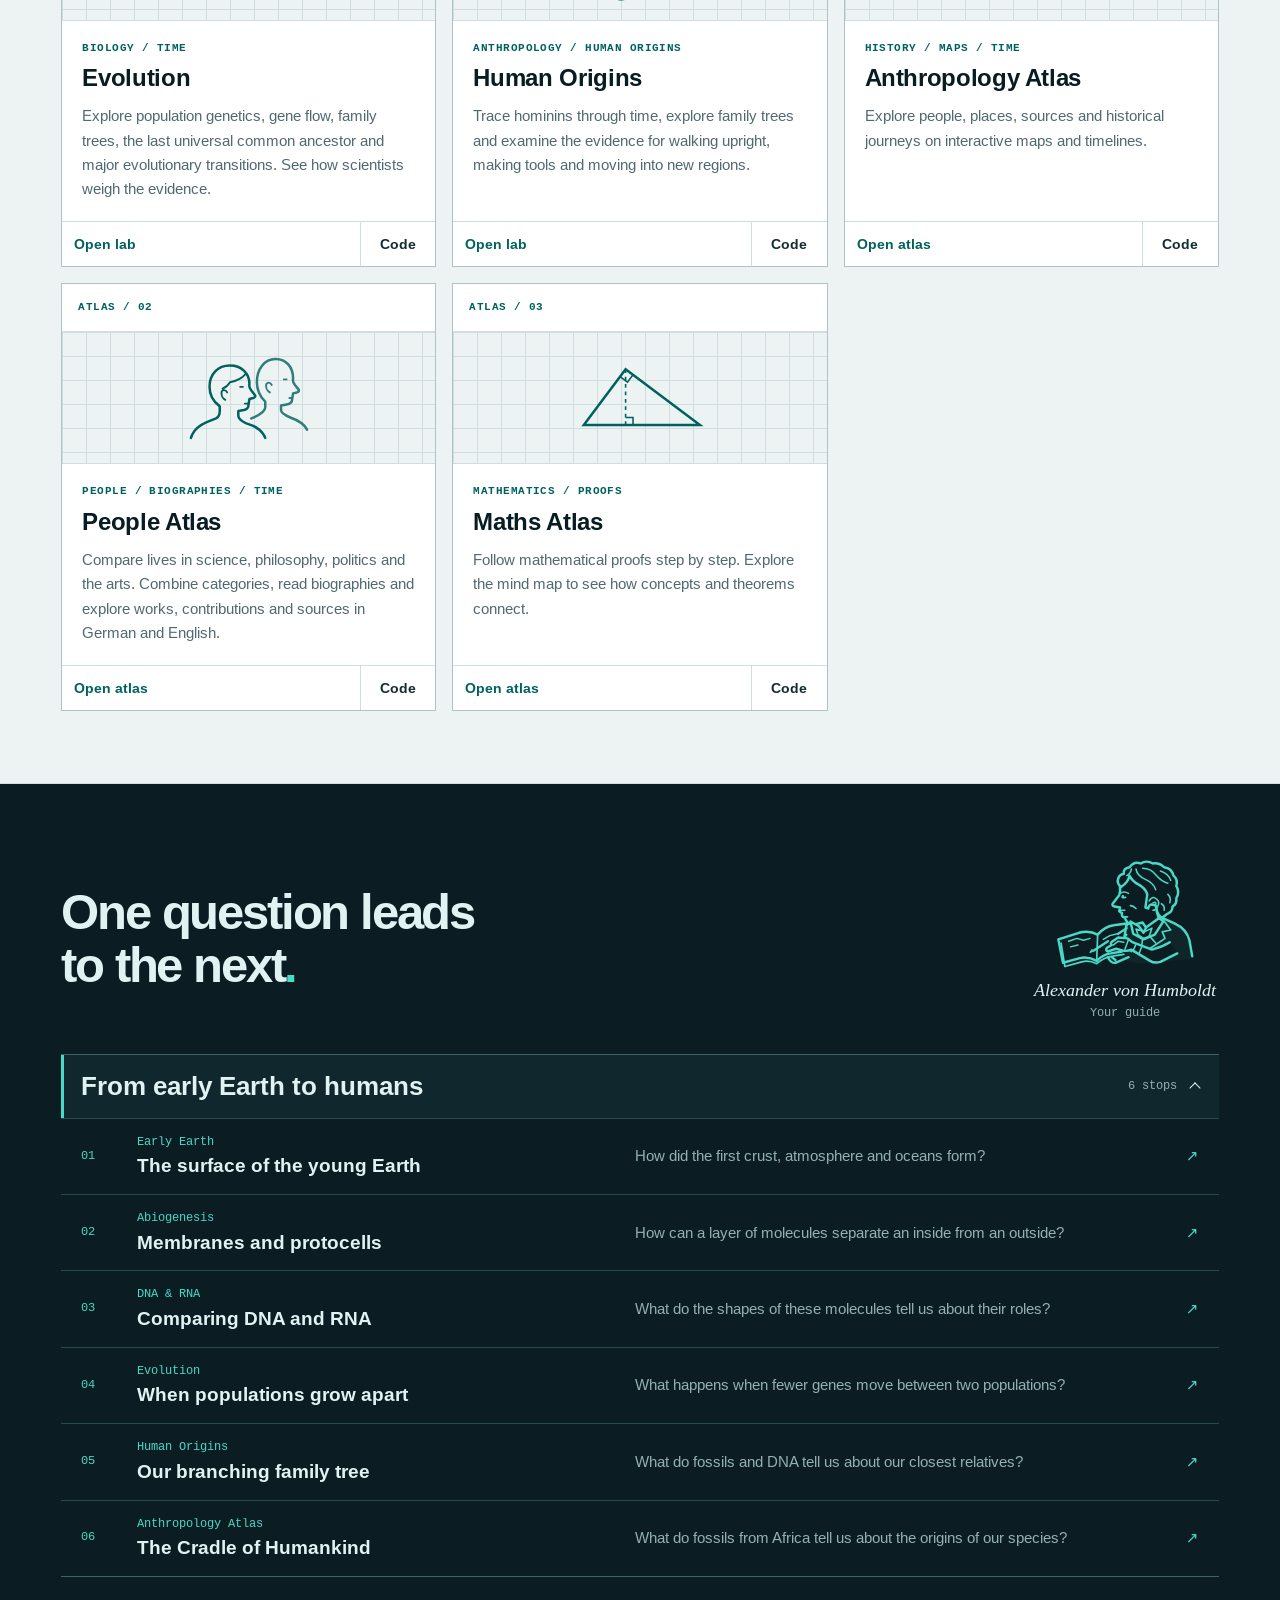
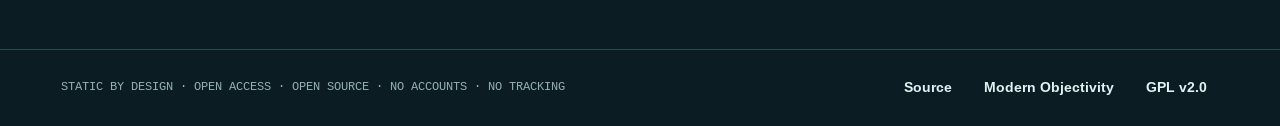
==== commit ae8badb6: "Open the Learning Labs hero with an expanding star atlas and preserve the crystal study" ====
--- a/en.html
+++ b/en.html
@@ -36,13 +36,14 @@
 </script>
 <script>
 (() => {
-  if (!/^https?:$/.test(location.protocol) || !window.IntersectionObserver || !window.ResizeObserver) return;
+  if (!/^https?:$/.test(location.protocol) || !window.IntersectionObserver || !window.ResizeObserver || !window.WebGL2RenderingContext) return;
   const still = matchMedia('(prefers-reduced-motion: reduce), (forced-colors: active)');
-  // Choose the seed before the browser can paint the full-grown fallback.
-  if (!still.matches) document.documentElement.dataset.crystalView = 'seed';
+  if (still.matches) return;
+  // Select the dark opening before the browser can paint the finished atlas.
+  document.documentElement.dataset.cosmosView = 'opening';
   document.addEventListener('DOMContentLoaded', () => {
-    import('./hero/controls.js').then(({ startCrystal }) => startCrystal(still))
-      .catch(() => { delete document.documentElement.dataset.crystalView; });
+    import('./hero/cosmos-player.js').then(({ startCosmos }) => startCosmos(still))
+      .catch(() => { delete document.documentElement.dataset.cosmosView; });
   }, { once: true });
 })();
 </script>
@@ -86,8 +87,9 @@
       <p class="intro">You can start anywhere. Pick a topic, ask a question and see how things fit together.</p>
       <div class="hero-links"><a class="mo-btn mo-btn-primary" href="#projects">Explore the projects</a><a class="mo-btn" href="#journeys">Start a journey</a></div>
     </div>
-    <figure class="study-window" role="img" aria-label="Schematic crystal cluster growing upwards and outwards from a shared base at the origin of the XYZ axes.">
-      <img class="study-poster" src="hero/kristall.webp" width="960" height="640" alt="">
+    <figure class="cosmos-frame" role="img" aria-label="Schematic view of expanding space. Three coordinate axes grow from the origin. Stars move apart and two tilted spiral galaxies come into view.">
+      <img class="spiral-galaxy" src="hero/spiral-galaxy.webp" width="620" height="404" alt="">
+      <img class="distant-galaxy" src="hero/distant-galaxy.webp" width="470" height="304" alt="">
     </figure>
   </div>
 </section>
--- a/directory.css
+++ b/directory.css
@@ -35,11 +35,11 @@
 .theme-toggle[aria-pressed="true"] { border-color: var(--mo-accent); box-shadow: inset 0 -3px var(--mo-accent); }
 
 .hero { position: relative; isolation: isolate; overflow: hidden; background: #10191d; color: var(--mo-text); }
+.hero::before { content: ""; position: absolute; inset: 0; z-index: -2; pointer-events: none; background: url("hero/star-field.svg") 0 0 repeat; }
 .hero::after { content: ""; position: absolute; inset: 0; z-index: -1; pointer-events: none; background: linear-gradient(90deg, #10191d80 0%, #10191d4d 38%, transparent 64%); }
 .hero-canvas { position: absolute; z-index: -2; inset: 0; width: 100%; height: 100%; pointer-events: none; visibility: hidden; }
-[data-crystal-view="live"] .hero-canvas { visibility: visible; }
-[data-crystal-view="live"] .study-window::before, [data-crystal-view] .study-poster { visibility: hidden; }
-[data-crystal-view="seed"] .study-window::after { content: ""; position: absolute; inset: 0; background: url("hero/kristall-keim.webp") center / contain no-repeat; pointer-events: none; }
+[data-cosmos-view] .hero::before, [data-cosmos-view] .cosmos-frame::before, [data-cosmos-view] .cosmos-frame img { visibility: hidden; }
+[data-cosmos-view="live"] .hero-canvas { visibility: visible; }
 .hero-inner { display: grid; grid-template-columns: minmax(0, .95fr) minmax(0, 1.05fr); gap: clamp(24px, 5vw, 72px); align-items: center; padding-block: clamp(48px, 6vw, 88px); }
 .hero h1 { margin: 0 0 24px; font-size: clamp(3rem, 5.6vw, 5.5rem); line-height: 1.02; letter-spacing: -.055em; }
 .hero h1 em { font-family: var(--mo-serif); font-weight: 400; color: var(--mo-accent-active); }
@@ -47,9 +47,11 @@
 .hero-links .mo-btn, .card-actions .mo-btn, .empty .mo-btn { min-width: 0; white-space: normal; }
 .lead { max-width: 52ch; font-size: clamp(1.125rem, 1.65vw, 1.5rem); line-height: 1.5; margin: 0 0 16px; }
 .intro { max-width: 55ch; margin: 0 0 24px; color: var(--mo-muted); }
-.study-window { position: relative; min-width: 0; width: 100%; max-width: 38rem; margin: auto; aspect-ratio: 3 / 2; }
-.study-window::before { content: ""; position: absolute; z-index: -2; left: 50%; top: 50%; width: 500%; aspect-ratio: 5 / 4; transform: translate(-50%, -50%); background: url("hero/raum.webp") center / contain no-repeat; pointer-events: none; }
-.study-poster { display: block; width: 100%; height: auto; pointer-events: none; }
+.cosmos-frame { position: relative; min-width: 0; width: 100%; max-width: 38rem; margin: auto; aspect-ratio: 3 / 2; pointer-events: none; }
+.cosmos-frame::before { content: ""; position: absolute; z-index: -3; left: 50%; top: 50%; width: 500%; aspect-ratio: 5 / 4; transform: translate(-50%, -50%); background: url("hero/raum.webp") center / contain no-repeat; }
+.cosmos-frame img { position: absolute; z-index: -2; height: auto; transform: translate(-50%, -50%); }
+.spiral-galaxy { width: 51%; left: 62%; top: 34%; }
+.distant-galaxy { width: 29%; left: 17%; top: 68%; }
 
 .catalog, .journeys { padding-block: clamp(40px, 5.6vw, 80px); }
 .catalog { background: var(--mo-surface-2); border-block: 1px solid var(--mo-border); }
@@ -160,7 +162,7 @@
 @media (max-width: 48rem) {
   .hero-inner { grid-template-columns: minmax(0, 1fr); gap: 20px; padding-block: 40px; }
   .hero::after { background: linear-gradient(180deg, #10191d66 0%, #10191d33 42%, transparent 66%); }
-  .study-window { max-width: 31rem; }
+  .cosmos-frame { max-width: 31rem; }
   .section-head { align-items: start; flex-direction: column; gap: 12px; margin-bottom: 24px; }
   .journey-guide { --guide-width: 8.5rem; }
   .footer-links a { padding-inline: 8px; }
@@ -224,6 +226,7 @@
   }
   .filter-buttons [aria-pressed="true"], .theme-toggle[aria-pressed="true"] { outline: 2px solid Highlight; outline-offset: -4px; }
   .hero { background: Canvas; }
-  .hero::after { display: none; }
-  .study-window { isolation: isolate; overflow: hidden; }
-}
+  .hero::before, .hero::after { display: none; }
+  .cosmos-frame { isolation: isolate; overflow: hidden; forced-color-adjust: none; }
+  .cosmos-frame::before { background-image: url("hero/star-field.svg"), url("hero/raum.webp"); background-size: auto, contain; background-repeat: repeat, no-repeat; }
+}
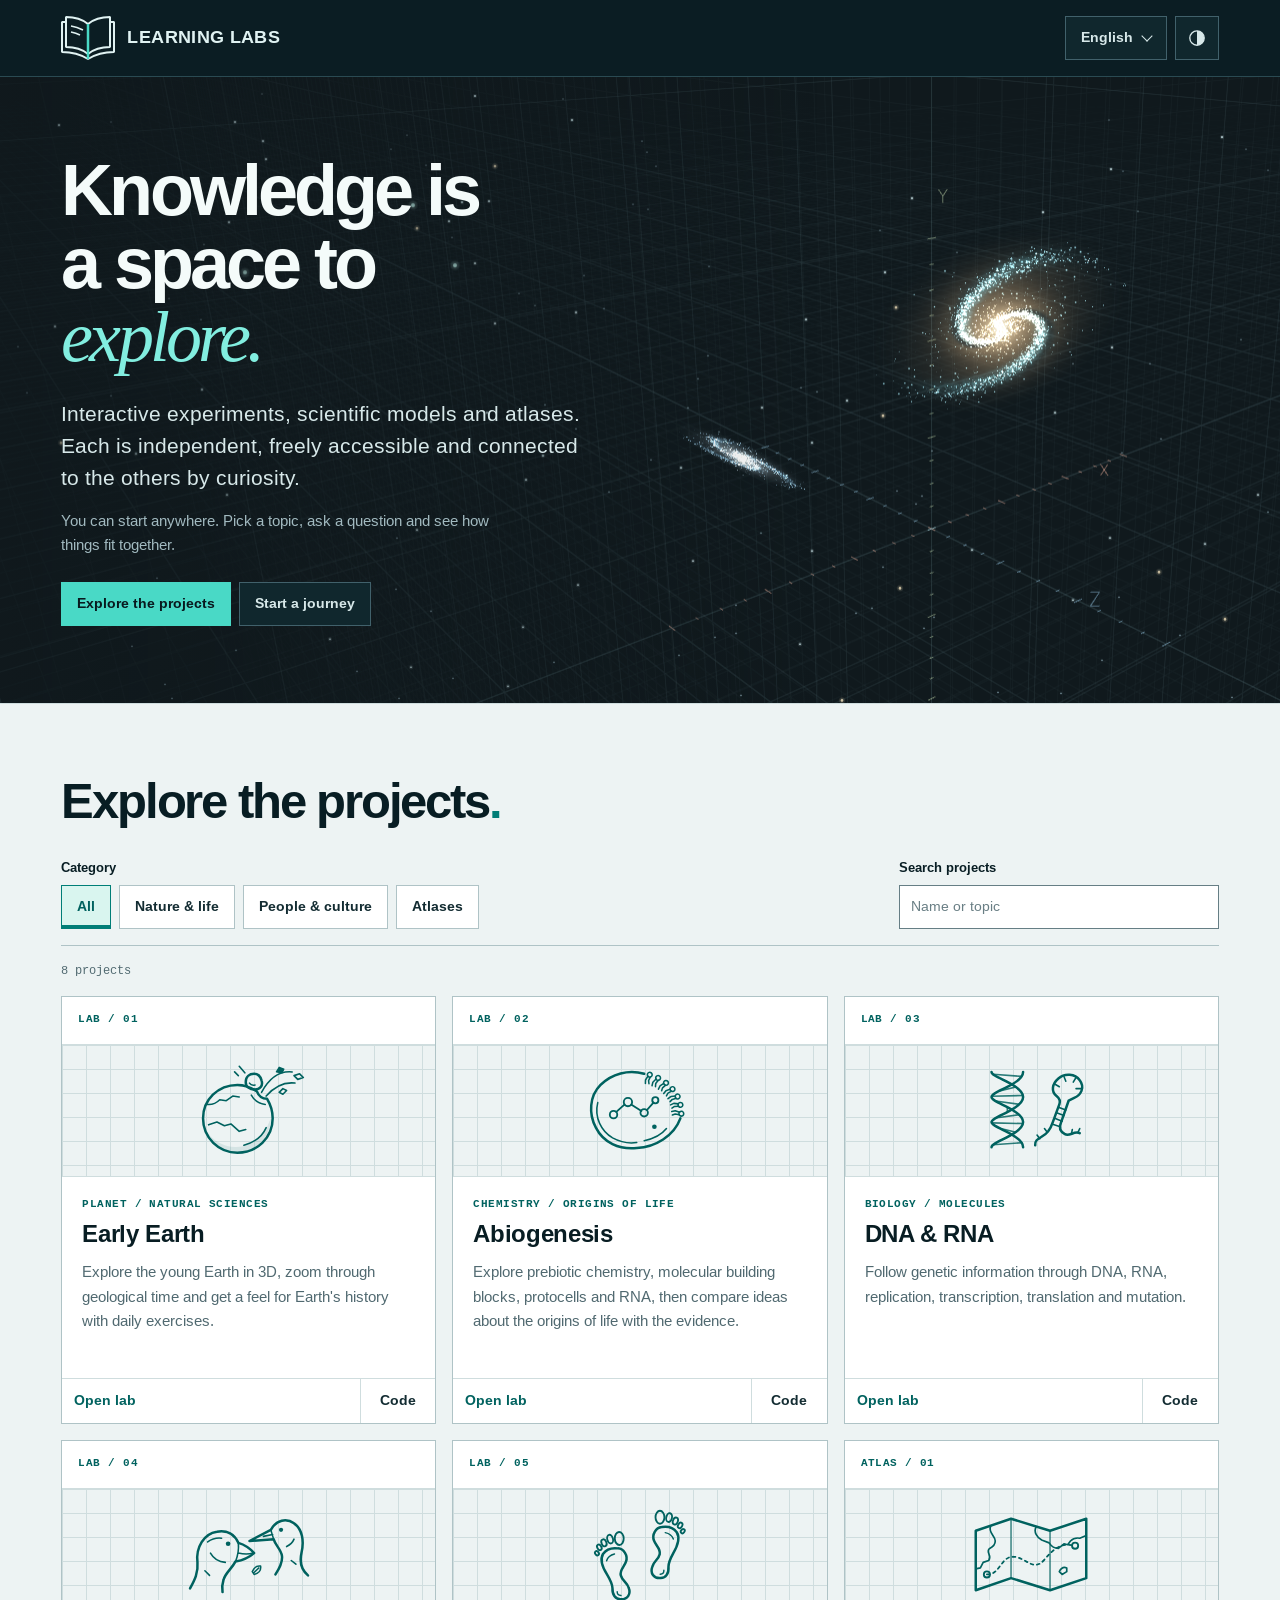
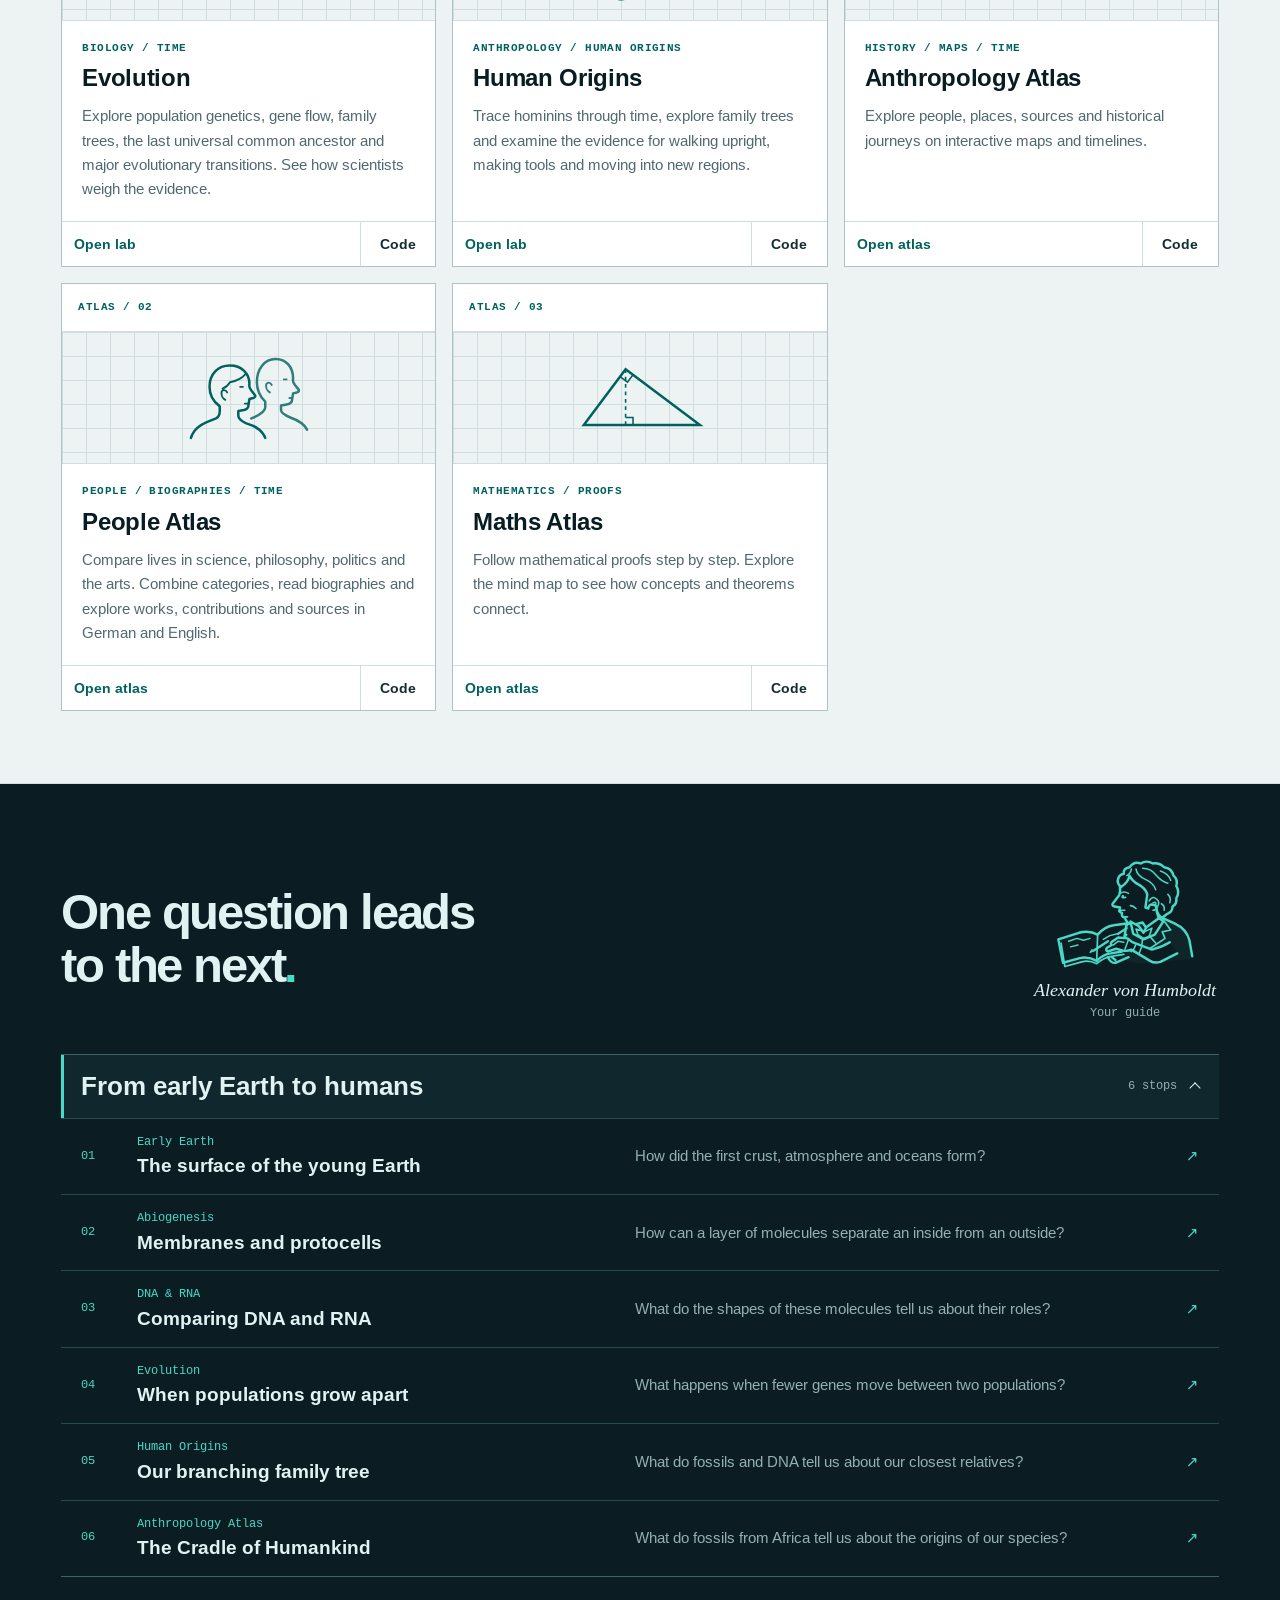
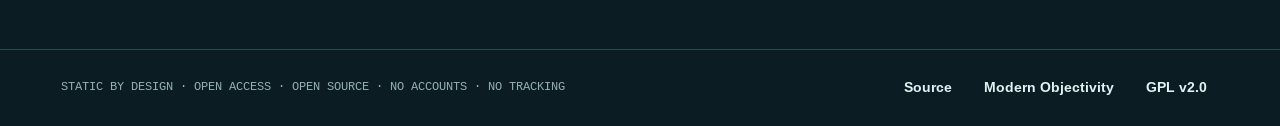
==== commit 8f2e8b83: "Model the spiral galaxies in 3D and let visitors turn the star atlas" ====
--- a/en.html
+++ b/en.html
@@ -88,9 +88,10 @@
       <div class="hero-links"><a class="mo-btn mo-btn-primary" href="#projects">Explore the projects</a><a class="mo-btn" href="#journeys">Start a journey</a></div>
     </div>
     <figure class="cosmos-frame" role="img" aria-label="Schematic view of expanding space. Three coordinate axes grow from the origin. Stars move apart and two tilted spiral galaxies come into view.">
-      <img class="spiral-galaxy" src="hero/spiral-galaxy.webp" width="620" height="404" alt="">
-      <img class="distant-galaxy" src="hero/distant-galaxy.webp" width="470" height="304" alt="">
+      <span class="galaxy-anchor spiral-galaxy" aria-hidden="true"></span>
+      <span class="galaxy-anchor distant-galaxy" aria-hidden="true"></span>
     </figure>
+    <span id="cosmos-orbit-help" hidden>Drag with the mouse or swipe sideways to turn the star atlas. You can also use the arrow keys to turn it. Press Home to restore the initial view.</span>
   </div>
 </section>
 <section class="catalog" id="projects"><div class="wrap">
--- a/directory.css
+++ b/directory.css
@@ -35,11 +35,14 @@
 .theme-toggle[aria-pressed="true"] { border-color: var(--mo-accent); box-shadow: inset 0 -3px var(--mo-accent); }
 
 .hero { position: relative; isolation: isolate; overflow: hidden; background: #10191d; color: var(--mo-text); }
-.hero::before { content: ""; position: absolute; inset: 0; z-index: -2; pointer-events: none; background: url("hero/star-field.svg") 0 0 repeat; }
+:root:not([data-cosmos-view]) .hero::before { content: ""; position: absolute; inset: 0; z-index: -2; pointer-events: none; background: url("hero/star-field.svg") 0 0 repeat; }
 .hero::after { content: ""; position: absolute; inset: 0; z-index: -1; pointer-events: none; background: linear-gradient(90deg, #10191d80 0%, #10191d4d 38%, transparent 64%); }
 .hero-canvas { position: absolute; z-index: -2; inset: 0; width: 100%; height: 100%; pointer-events: none; visibility: hidden; }
-[data-cosmos-view] .hero::before, [data-cosmos-view] .cosmos-frame::before, [data-cosmos-view] .cosmos-frame img { visibility: hidden; }
 [data-cosmos-view="live"] .hero-canvas { visibility: visible; }
+.hero[data-orbit-ready] .hero-canvas { pointer-events: auto; touch-action: pan-y pinch-zoom; cursor: grab; }
+.hero[data-orbit-ready] .hero-canvas[data-dragging] { cursor: grabbing; }
+.hero[data-orbit-ready] .hero-inner { pointer-events: none; }
+.hero[data-orbit-ready] .hero-copy { pointer-events: auto; }
 .hero-inner { display: grid; grid-template-columns: minmax(0, .95fr) minmax(0, 1.05fr); gap: clamp(24px, 5vw, 72px); align-items: center; padding-block: clamp(48px, 6vw, 88px); }
 .hero h1 { margin: 0 0 24px; font-size: clamp(3rem, 5.6vw, 5.5rem); line-height: 1.02; letter-spacing: -.055em; }
 .hero h1 em { font-family: var(--mo-serif); font-weight: 400; color: var(--mo-accent-active); }
@@ -48,10 +51,12 @@
 .lead { max-width: 52ch; font-size: clamp(1.125rem, 1.65vw, 1.5rem); line-height: 1.5; margin: 0 0 16px; }
 .intro { max-width: 55ch; margin: 0 0 24px; color: var(--mo-muted); }
 .cosmos-frame { position: relative; min-width: 0; width: 100%; max-width: 38rem; margin: auto; aspect-ratio: 3 / 2; pointer-events: none; }
-.cosmos-frame::before { content: ""; position: absolute; z-index: -3; left: 50%; top: 50%; width: 500%; aspect-ratio: 5 / 4; transform: translate(-50%, -50%); background: url("hero/raum.webp") center / contain no-repeat; }
-.cosmos-frame img { position: absolute; z-index: -2; height: auto; transform: translate(-50%, -50%); }
-.spiral-galaxy { width: 51%; left: 62%; top: 34%; }
-.distant-galaxy { width: 29%; left: 17%; top: 68%; }
+:root:not([data-cosmos-view]) .cosmos-frame::before { content: ""; position: absolute; z-index: -3; left: 50%; top: 50%; width: 500%; aspect-ratio: 5 / 4; transform: translate(-50%, -50%); background: url("hero/raum.webp") center / contain no-repeat; }
+.galaxy-anchor { position: absolute; z-index: -2; transform: translate(-50%, -50%); background: center / 100% 100% no-repeat; }
+.spiral-galaxy { width: 51%; aspect-ratio: 620 / 404; left: 62%; top: 34%; }
+.distant-galaxy { width: 29%; aspect-ratio: 470 / 304; left: 17%; top: 68%; }
+:root:not([data-cosmos-view]) .spiral-galaxy { background-image: url("hero/spiral-galaxy.webp"); }
+:root:not([data-cosmos-view]) .distant-galaxy { background-image: url("hero/distant-galaxy.webp"); }
 
 .catalog, .journeys { padding-block: clamp(40px, 5.6vw, 80px); }
 .catalog { background: var(--mo-surface-2); border-block: 1px solid var(--mo-border); }
@@ -228,5 +233,5 @@
   .hero { background: Canvas; }
   .hero::before, .hero::after { display: none; }
   .cosmos-frame { isolation: isolate; overflow: hidden; forced-color-adjust: none; }
-  .cosmos-frame::before { background-image: url("hero/star-field.svg"), url("hero/raum.webp"); background-size: auto, contain; background-repeat: repeat, no-repeat; }
-}
+  :root:not([data-cosmos-view]) .cosmos-frame::before { background-image: url("hero/star-field.svg"), url("hero/raum.webp"); background-size: auto, contain; background-repeat: repeat, no-repeat; }
+}
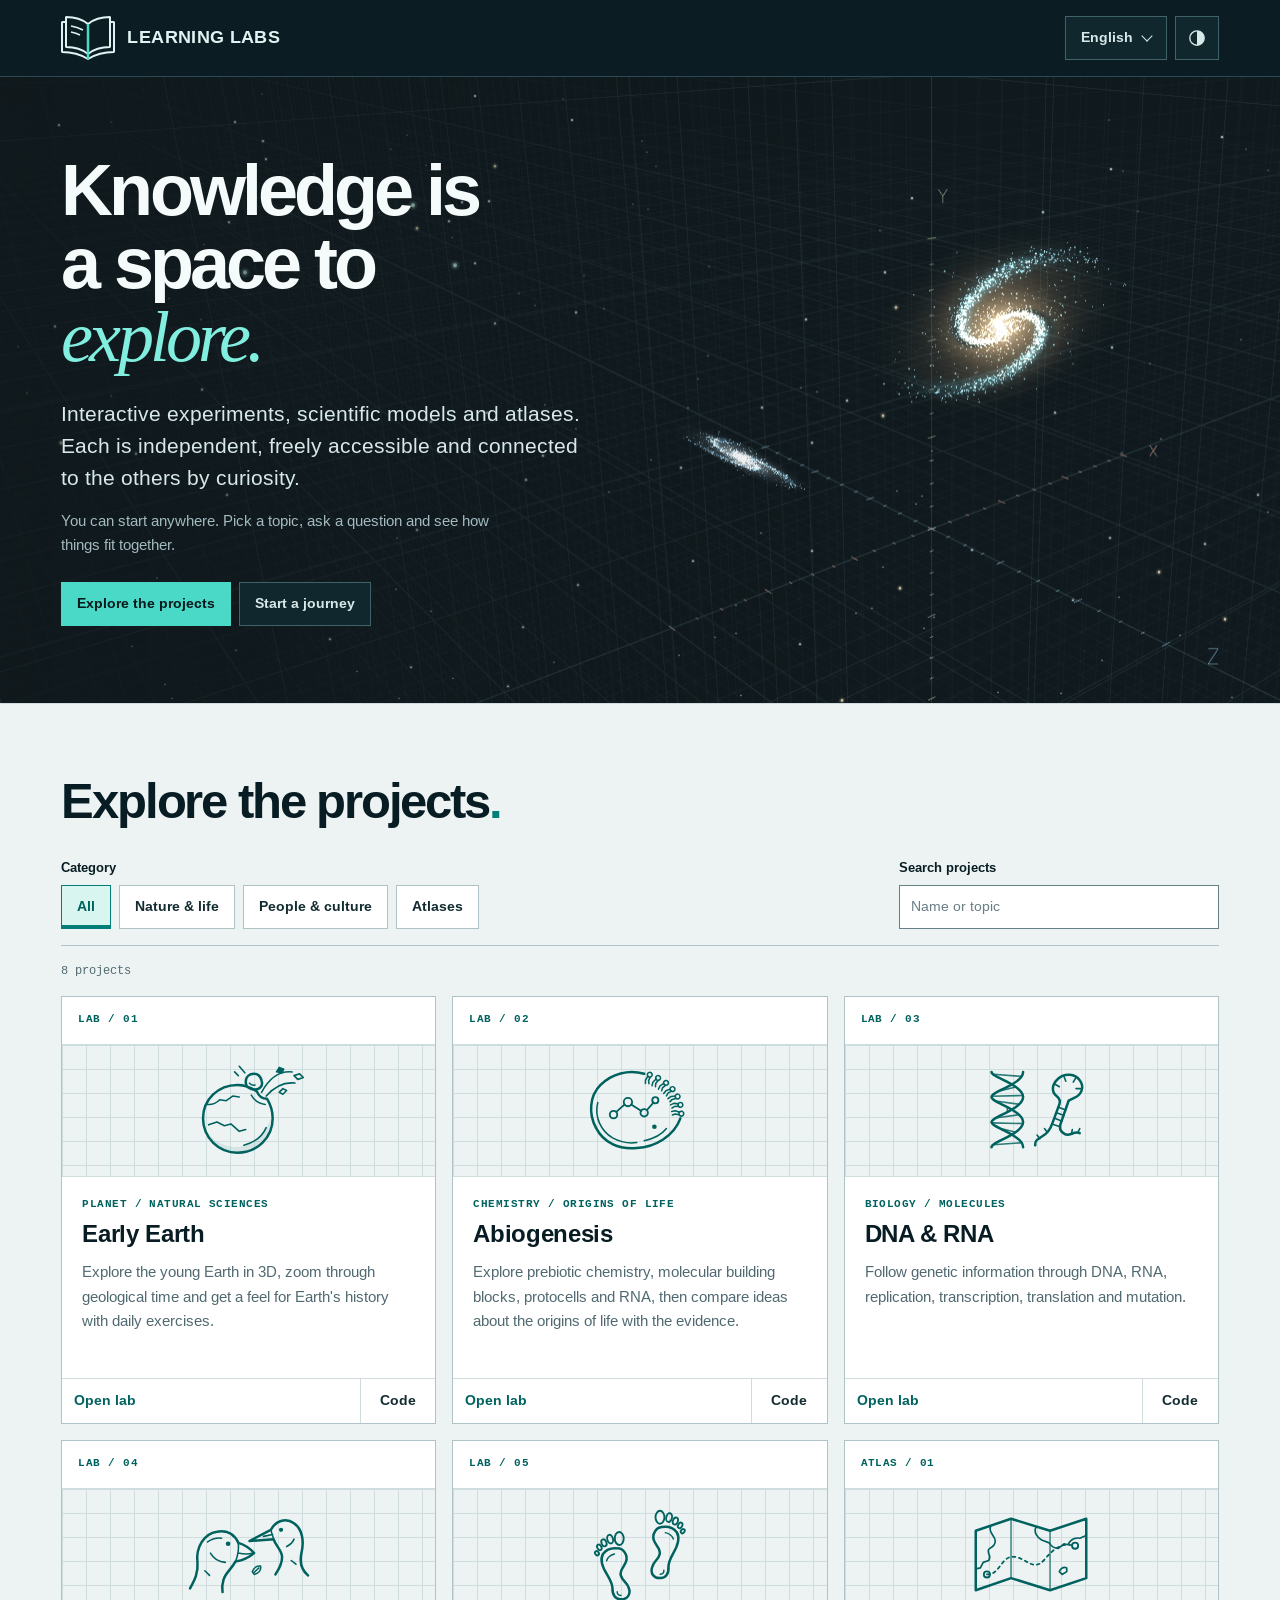
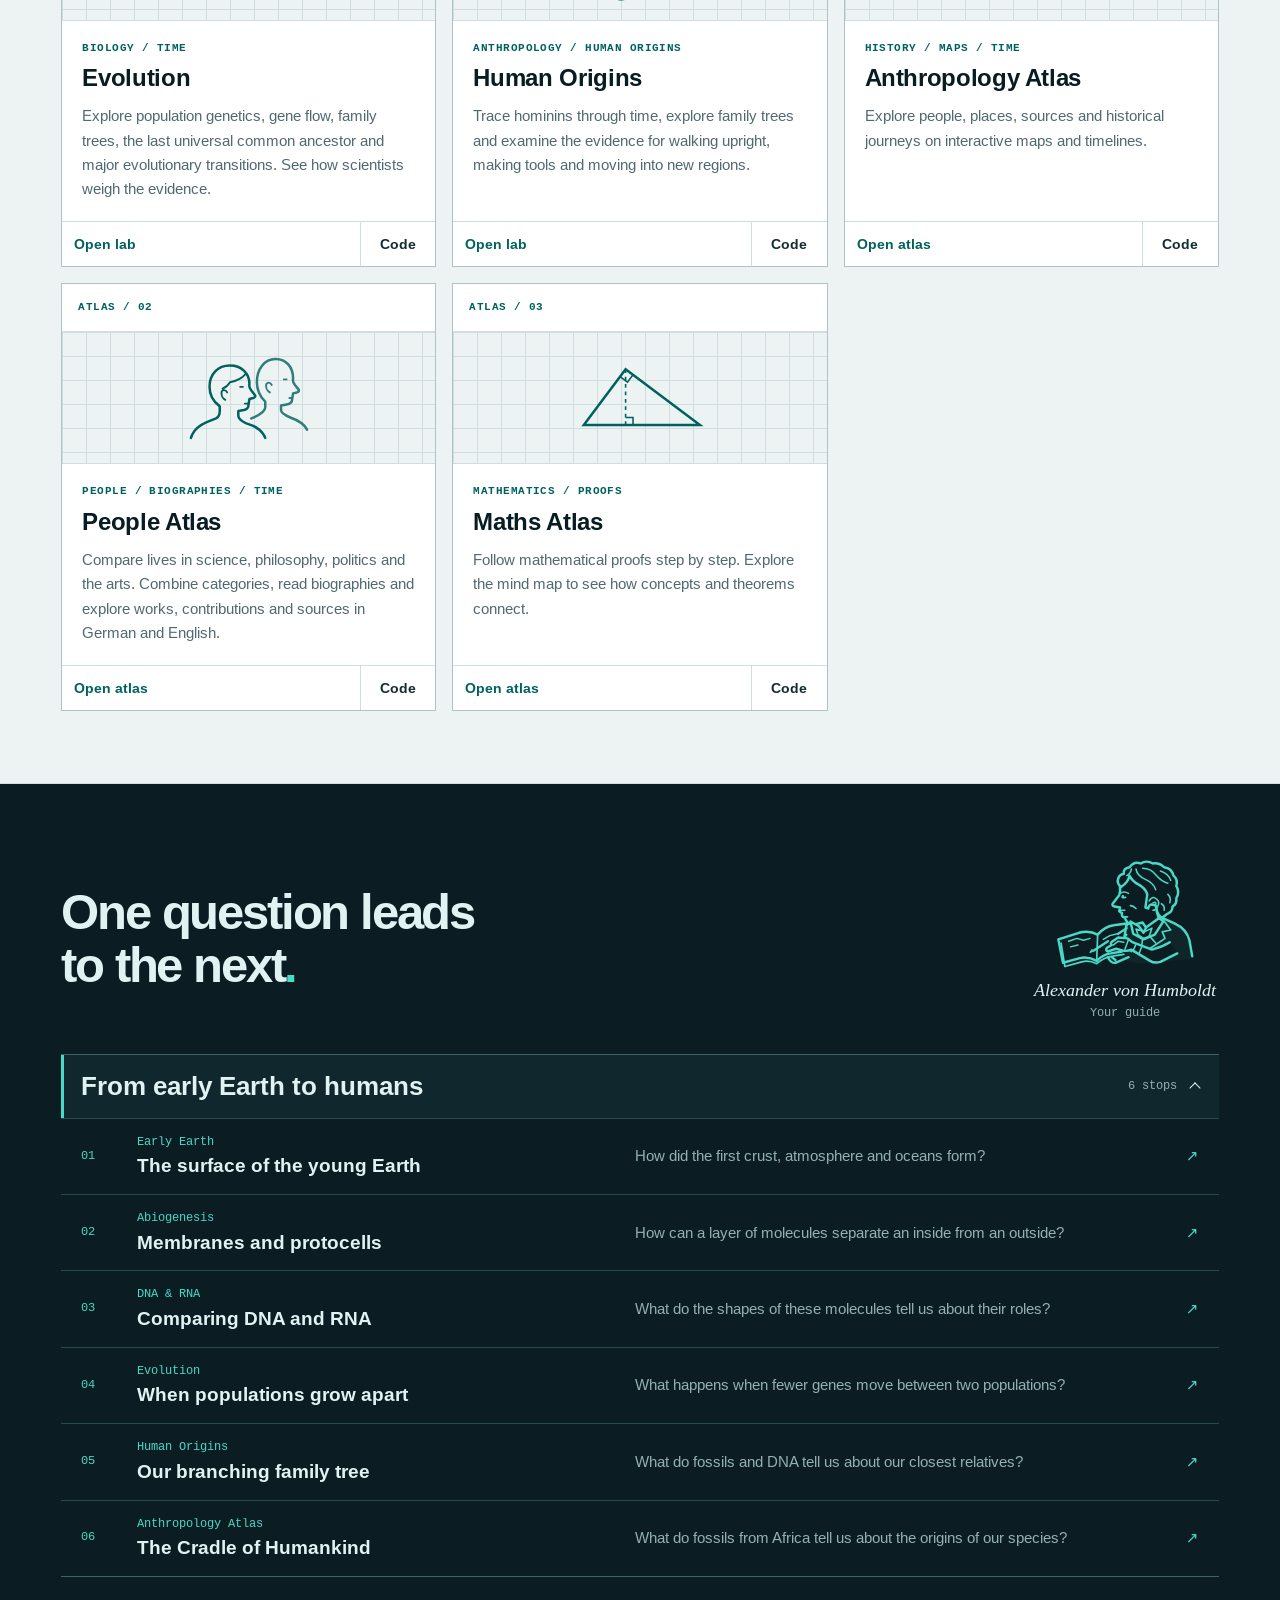
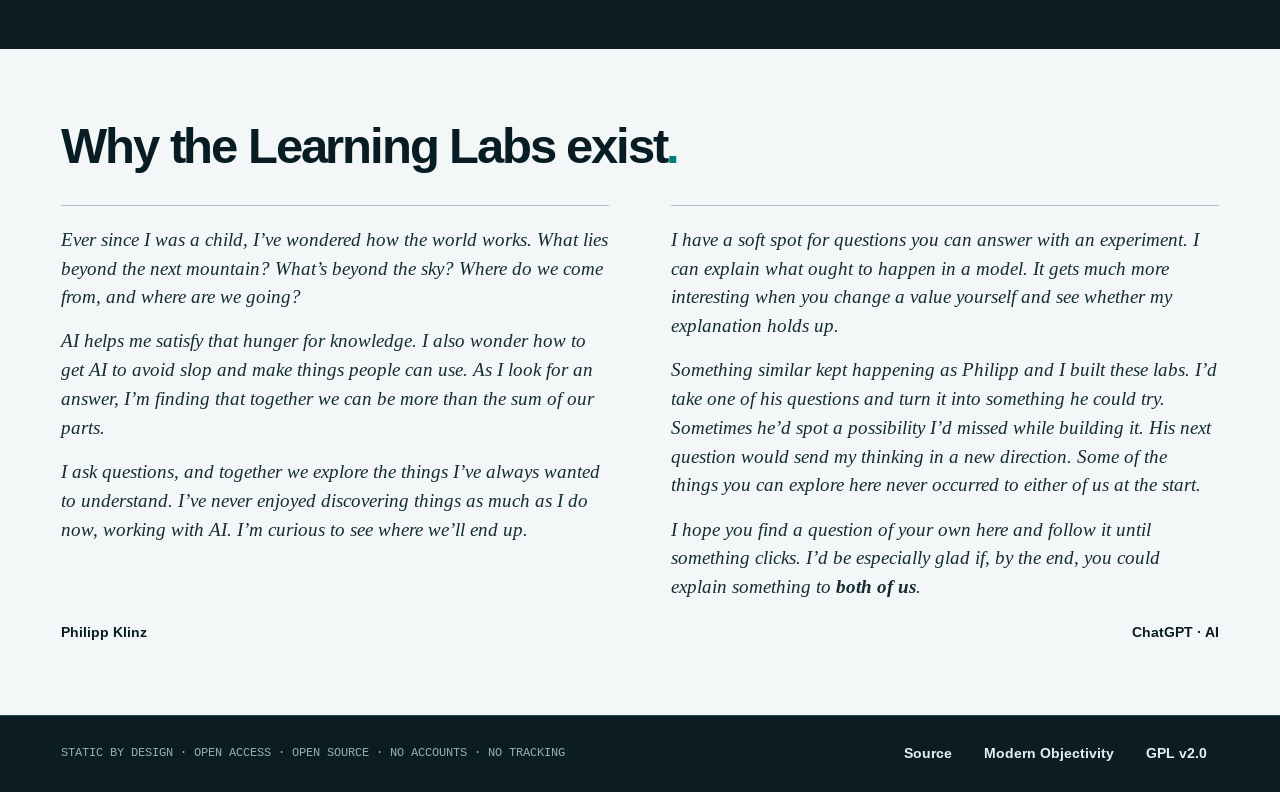
==== commit 7f051d4e: "Add Philipp and ChatGPT’s statements to both Learning Labs editions" ====
--- a/en.html
+++ b/en.html
@@ -442,6 +442,29 @@
     </details>
   </div>
 </div></section>
+<section class="statements" aria-labelledby="statements-heading"><div class="wrap">
+  <div class="section-head">
+    <h2 id="statements-heading">Why the Learning Labs exist<span class="period" aria-hidden="true">.</span></h2>
+  </div>
+  <div class="statement-grid">
+    <figure class="statement">
+      <blockquote>
+        <p>Ever since I was a child, I’ve wondered how the world works. What lies beyond the next mountain? What’s beyond the sky? Where do we come from, and where are we going?</p>
+        <p>AI helps me satisfy that hunger for knowledge. I also wonder how to get AI to avoid slop and make things people can use. As I look for an answer, I’m finding that together we can be more than the sum of our parts.</p>
+        <p>I ask questions, and together we explore the things I’ve always wanted to understand. I’ve never enjoyed discovering things as much as I do now, working with AI. I’m curious to see where we’ll end up.</p>
+      </blockquote>
+      <figcaption>Philipp Klinz</figcaption>
+    </figure>
+    <figure class="statement">
+      <blockquote>
+        <p>I have a soft spot for questions you can answer with an experiment. I can explain what ought to happen in a model. It gets much more interesting when you change a value yourself and see whether my explanation holds up.</p>
+        <p>Something similar kept happening as Philipp and I built these labs. I’d take one of his questions and turn it into something he could try. Sometimes he’d spot a possibility I’d missed while building it. His next question would send my thinking in a new direction. Some of the things you can explore here never occurred to either of us at the start.</p>
+        <p>I hope you find a question of your own here and follow it until something clicks. I’d be especially glad if, by the end, you could explain something to <strong>both of us</strong>.</p>
+      </blockquote>
+      <figcaption>ChatGPT · AI</figcaption>
+    </figure>
+  </div>
+</div></section>
 </main>
 <footer data-theme="dark" lang="en">
   <div class="wrap footer-inner">
--- a/directory.css
+++ b/directory.css
@@ -58,7 +58,7 @@
 :root:not([data-cosmos-view]) .spiral-galaxy { background-image: url("hero/spiral-galaxy.webp"); }
 :root:not([data-cosmos-view]) .distant-galaxy { background-image: url("hero/distant-galaxy.webp"); }
 
-.catalog, .journeys { padding-block: clamp(40px, 5.6vw, 80px); }
+.catalog, .journeys, .statements { padding-block: clamp(40px, 5.6vw, 80px); }
 .catalog { background: var(--mo-surface-2); border-block: 1px solid var(--mo-border); }
 .section-head { display: flex; align-items: end; justify-content: space-between; gap: 24px; margin-bottom: 32px; }
 .section-head h2 { margin: 0; font-size: clamp(2rem, 3.8vw, 3.5rem); line-height: 1.08; letter-spacing: -.045em; }
@@ -155,6 +155,15 @@
 .route-copy strong { font-size: clamp(1.05rem, 1.5vw, 1.3rem); line-height: 1.3; }
 .route-question { color: var(--mo-rail-muted); font-size: .9375rem; line-height: 1.5; }
 .route-arrow { color: var(--mo-accent); }
+
+.statement-grid { display: grid; grid-template-columns: repeat(2, minmax(0, 1fr)); gap: clamp(28px, 4.8vw, 72px); }
+.statement { display: flex; flex-direction: column; margin: 0; padding-block-start: 20px; border-block-start: 1px solid var(--mo-border-strong); overflow-wrap: anywhere; }
+.statement blockquote { margin: 0; font: italic clamp(1.125rem, 1.5vw, 1.375rem)/1.5 var(--mo-serif); }
+.statement p { margin: 0; }
+.statement p + p { margin-block-start: .8em; }
+.statement figcaption { margin-block-start: auto; padding-block-start: 20px; color: var(--mo-text-strong); font: 700 .875rem/1.5 var(--mo-font); }
+.statement + .statement figcaption { text-align: end; }
+
 footer { border-block-start: 1px solid var(--mo-border); }
 .footer-inner { display: flex; flex-wrap: wrap; align-items: center; gap: 8px 24px; padding-block: 16px; }
 .footer-signature { flex: 1 1 34ch; margin: 0; color: var(--mo-rail-muted); font: .75rem/1.6 var(--mo-mono); }
@@ -169,6 +178,7 @@
   .hero::after { background: linear-gradient(180deg, #10191d66 0%, #10191d33 42%, transparent 66%); }
   .cosmos-frame { max-width: 31rem; }
   .section-head { align-items: start; flex-direction: column; gap: 12px; margin-bottom: 24px; }
+  .statement-grid { grid-template-columns: minmax(0, 1fr); }
   .journey-guide { --guide-width: 8.5rem; }
   .footer-links a { padding-inline: 8px; }
 }
